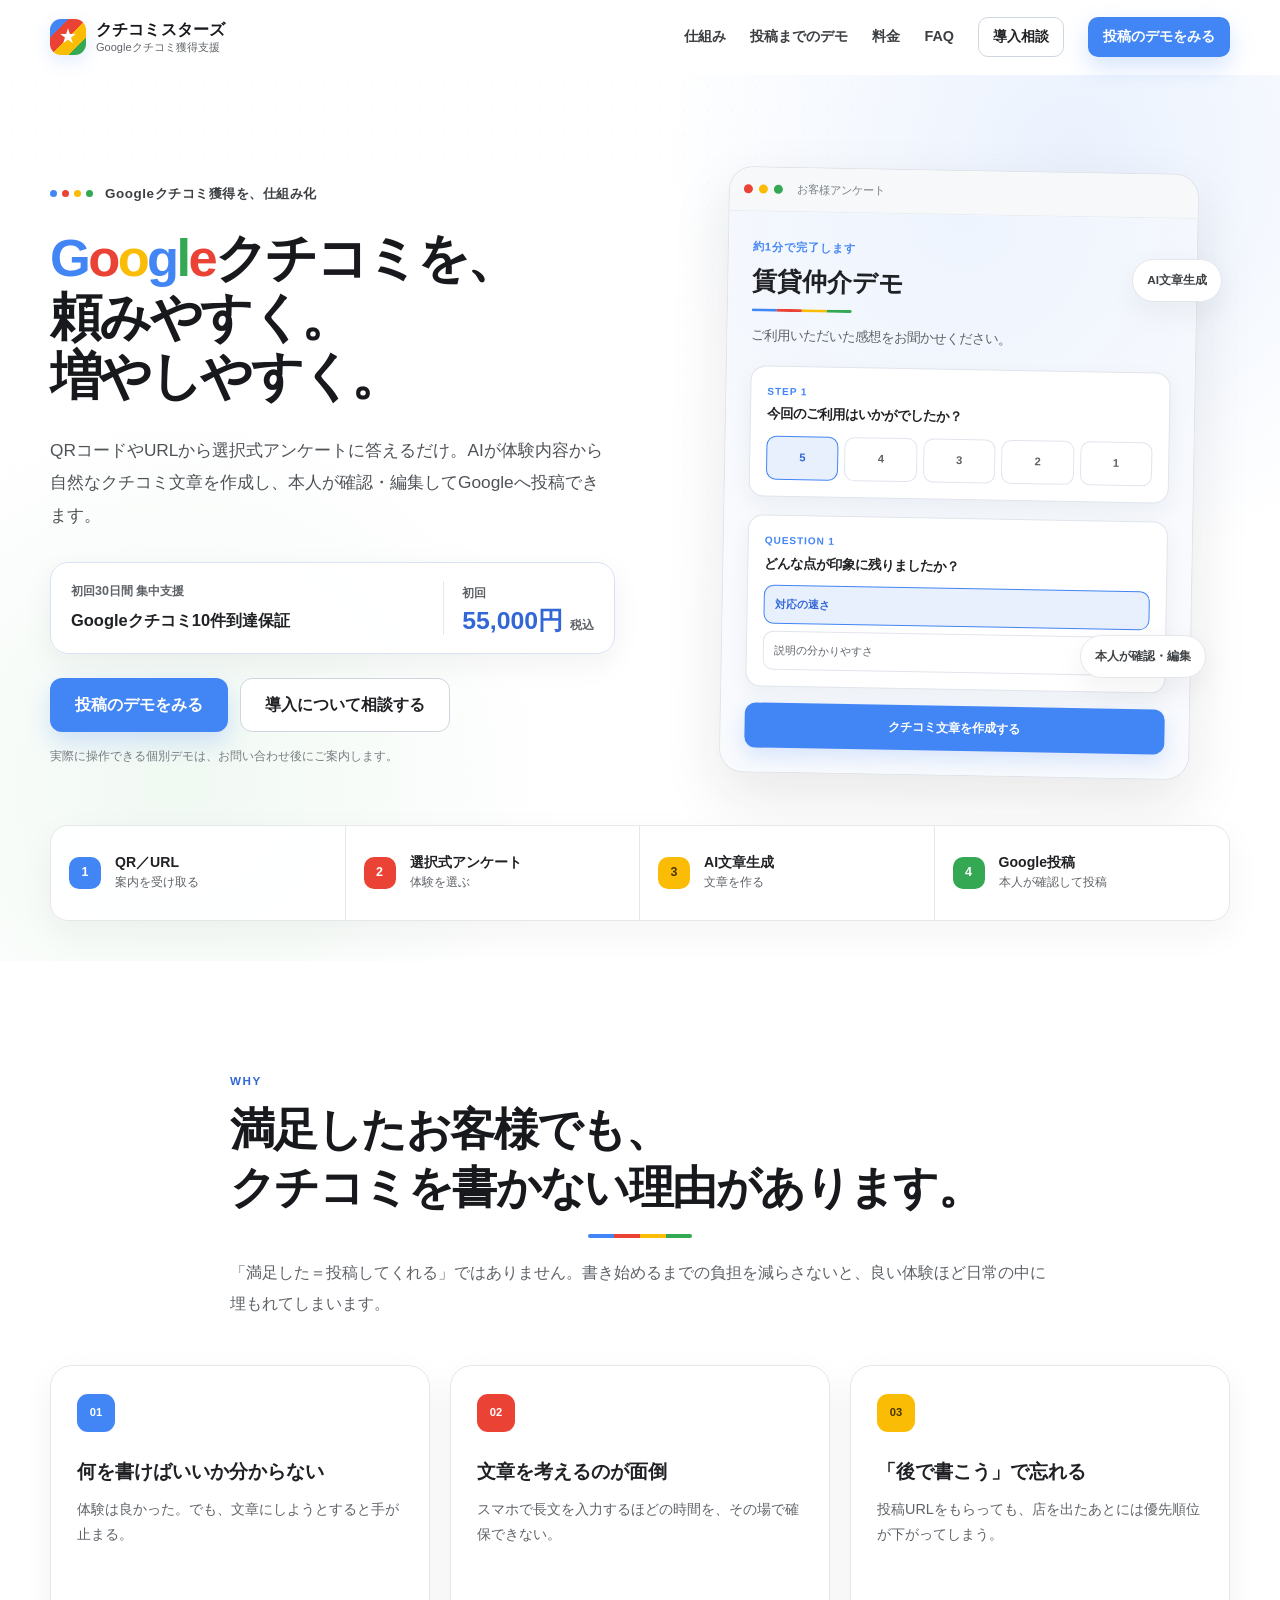
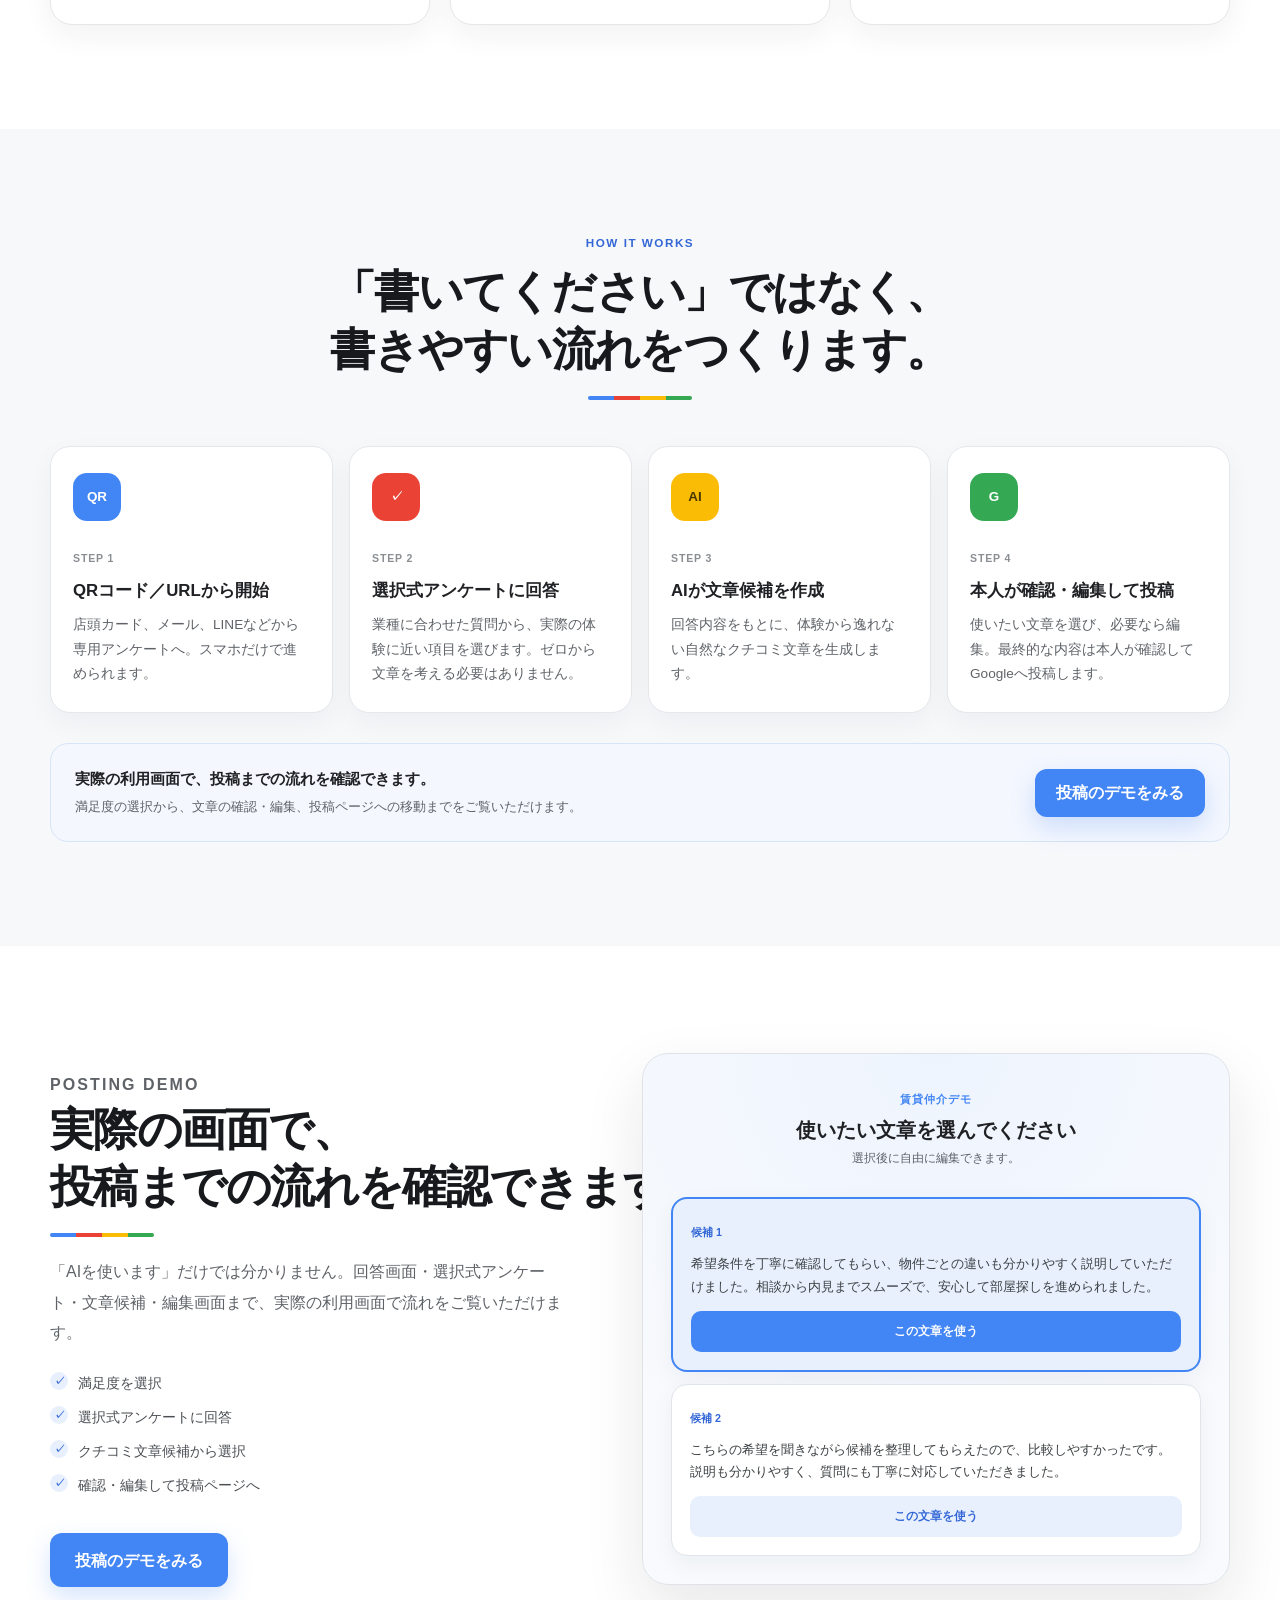
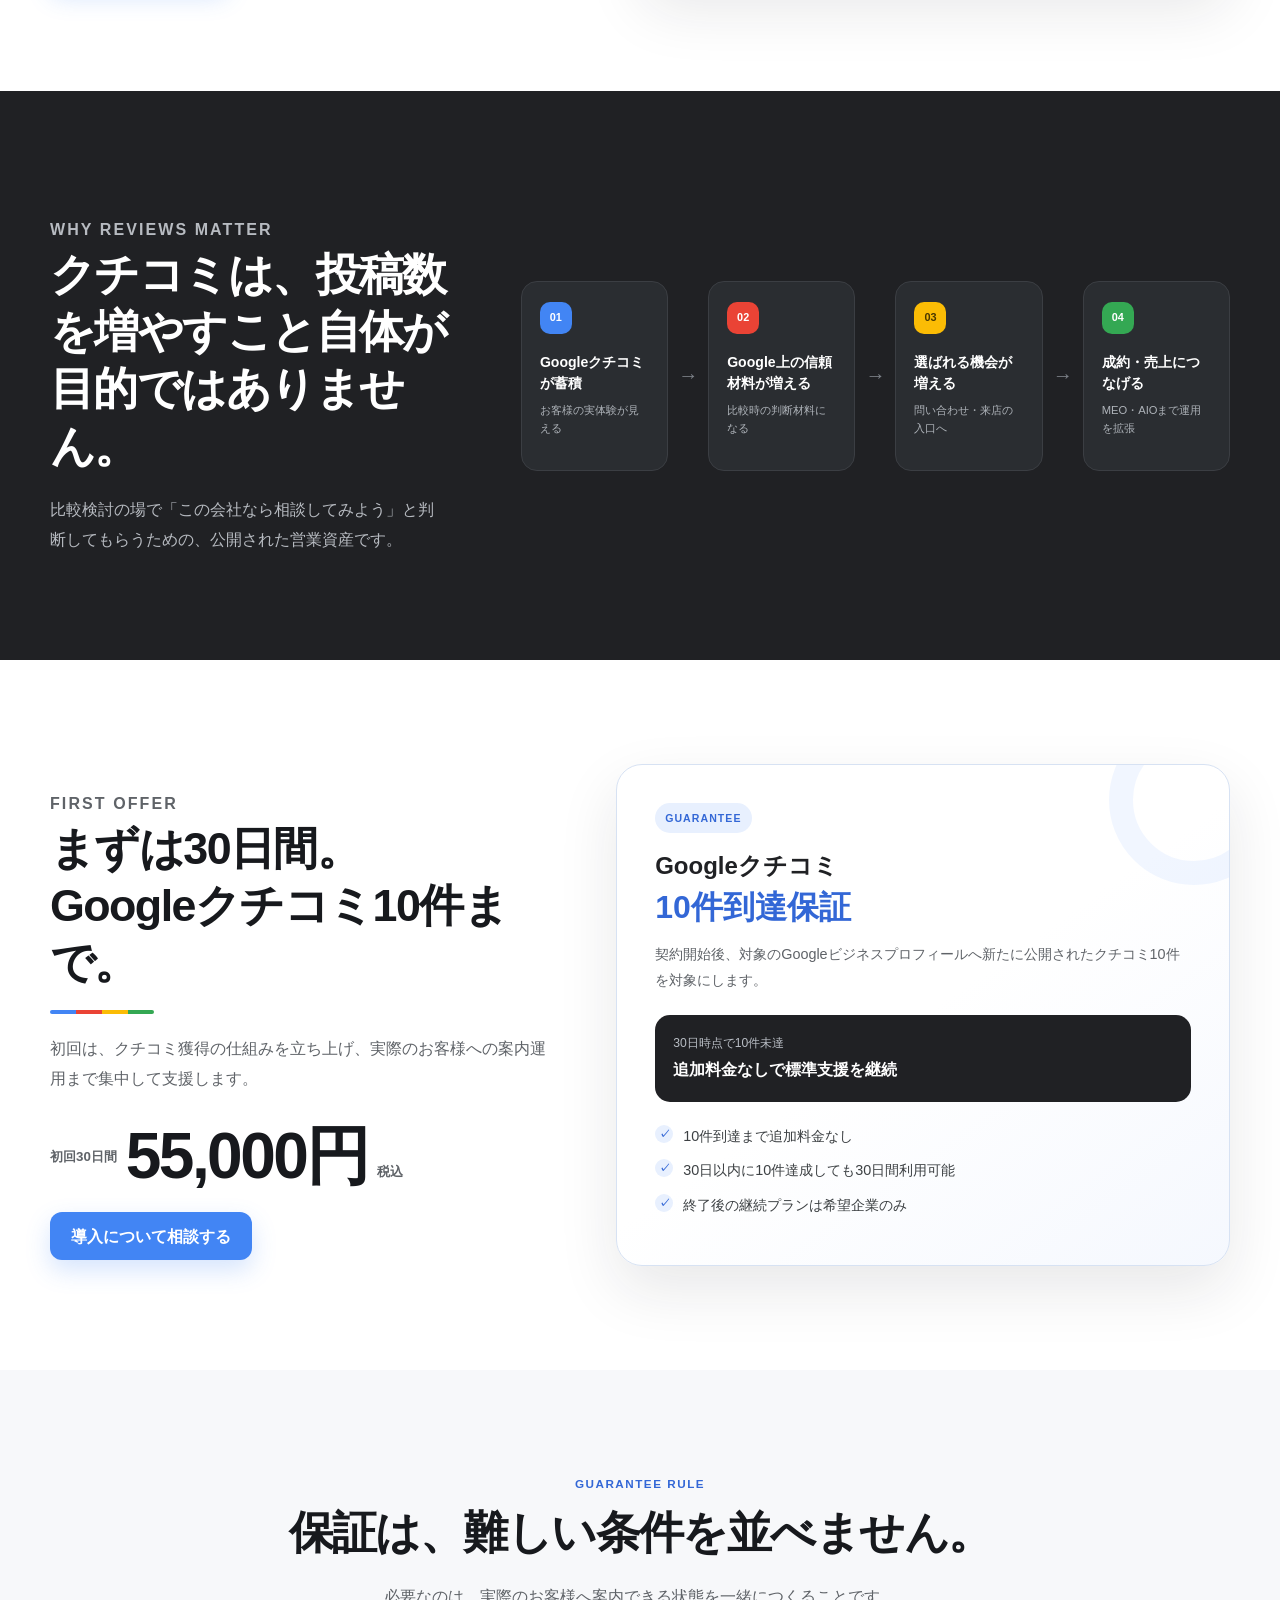
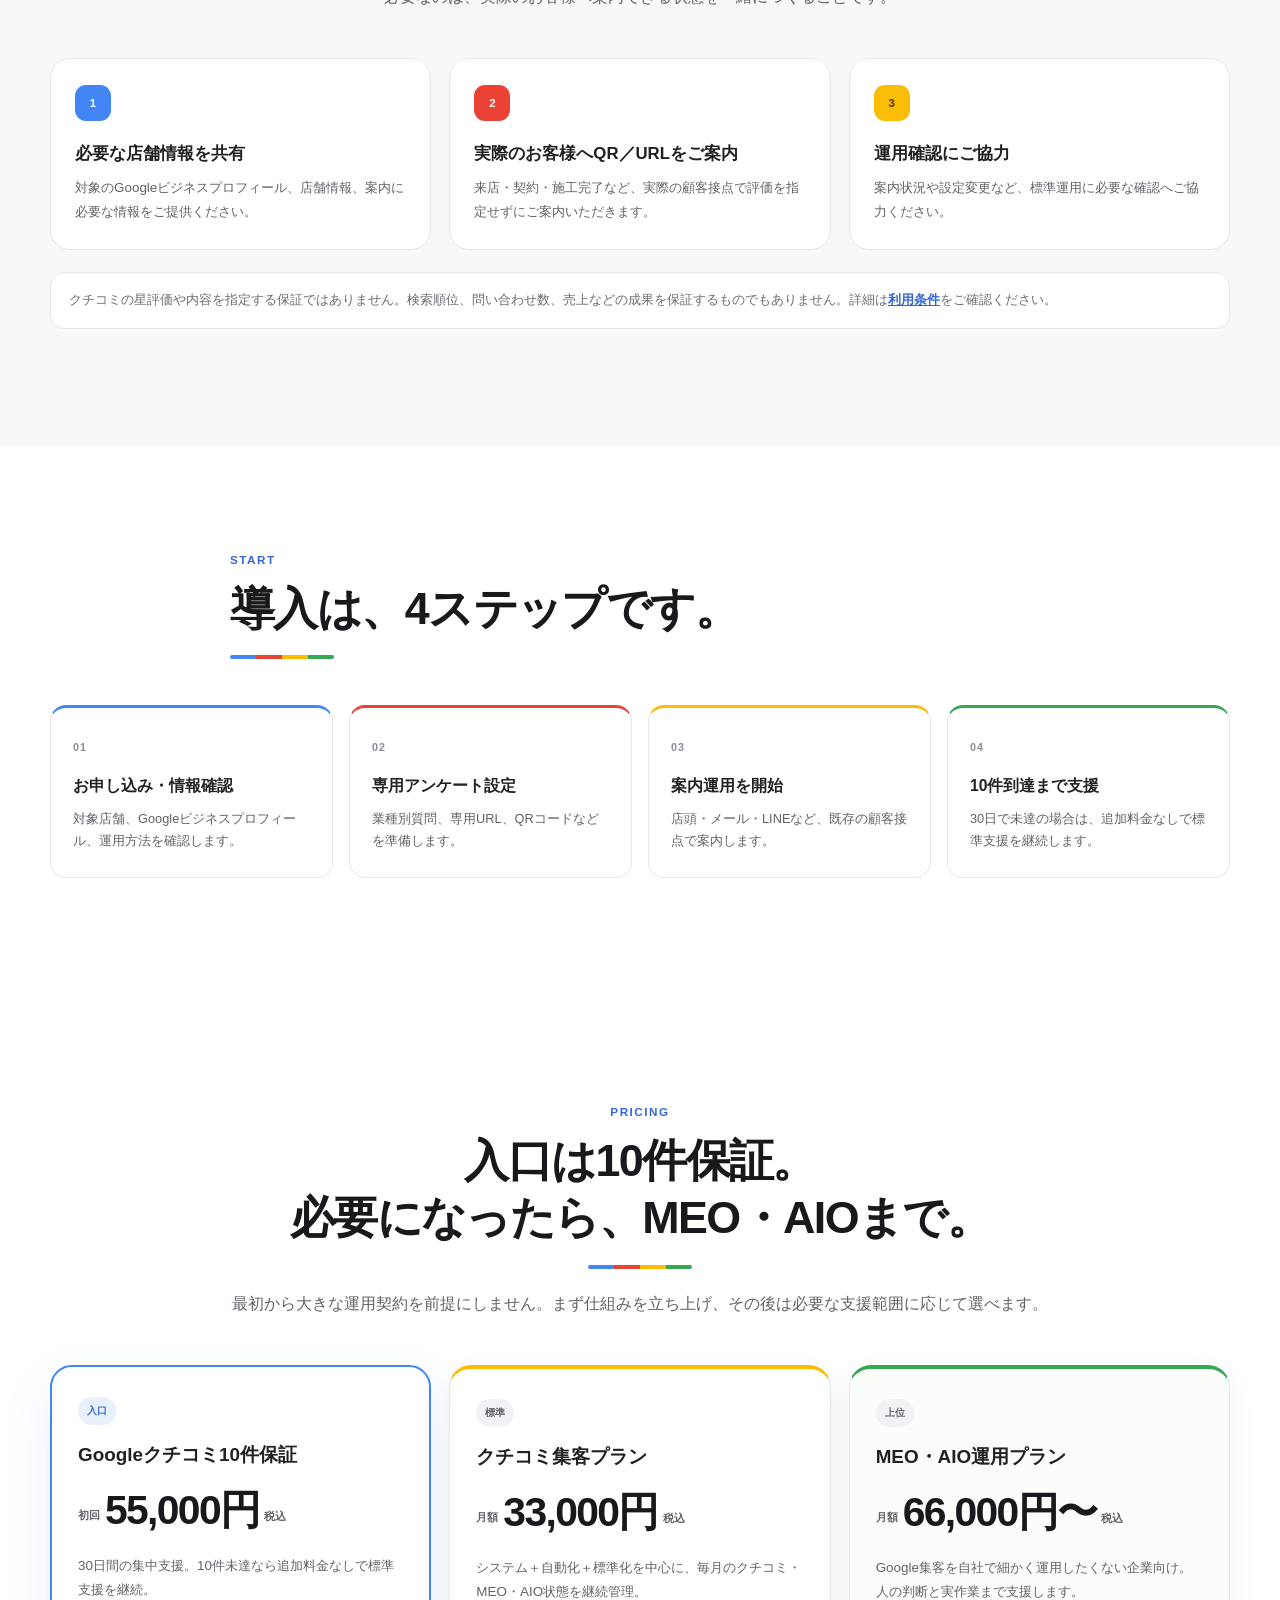
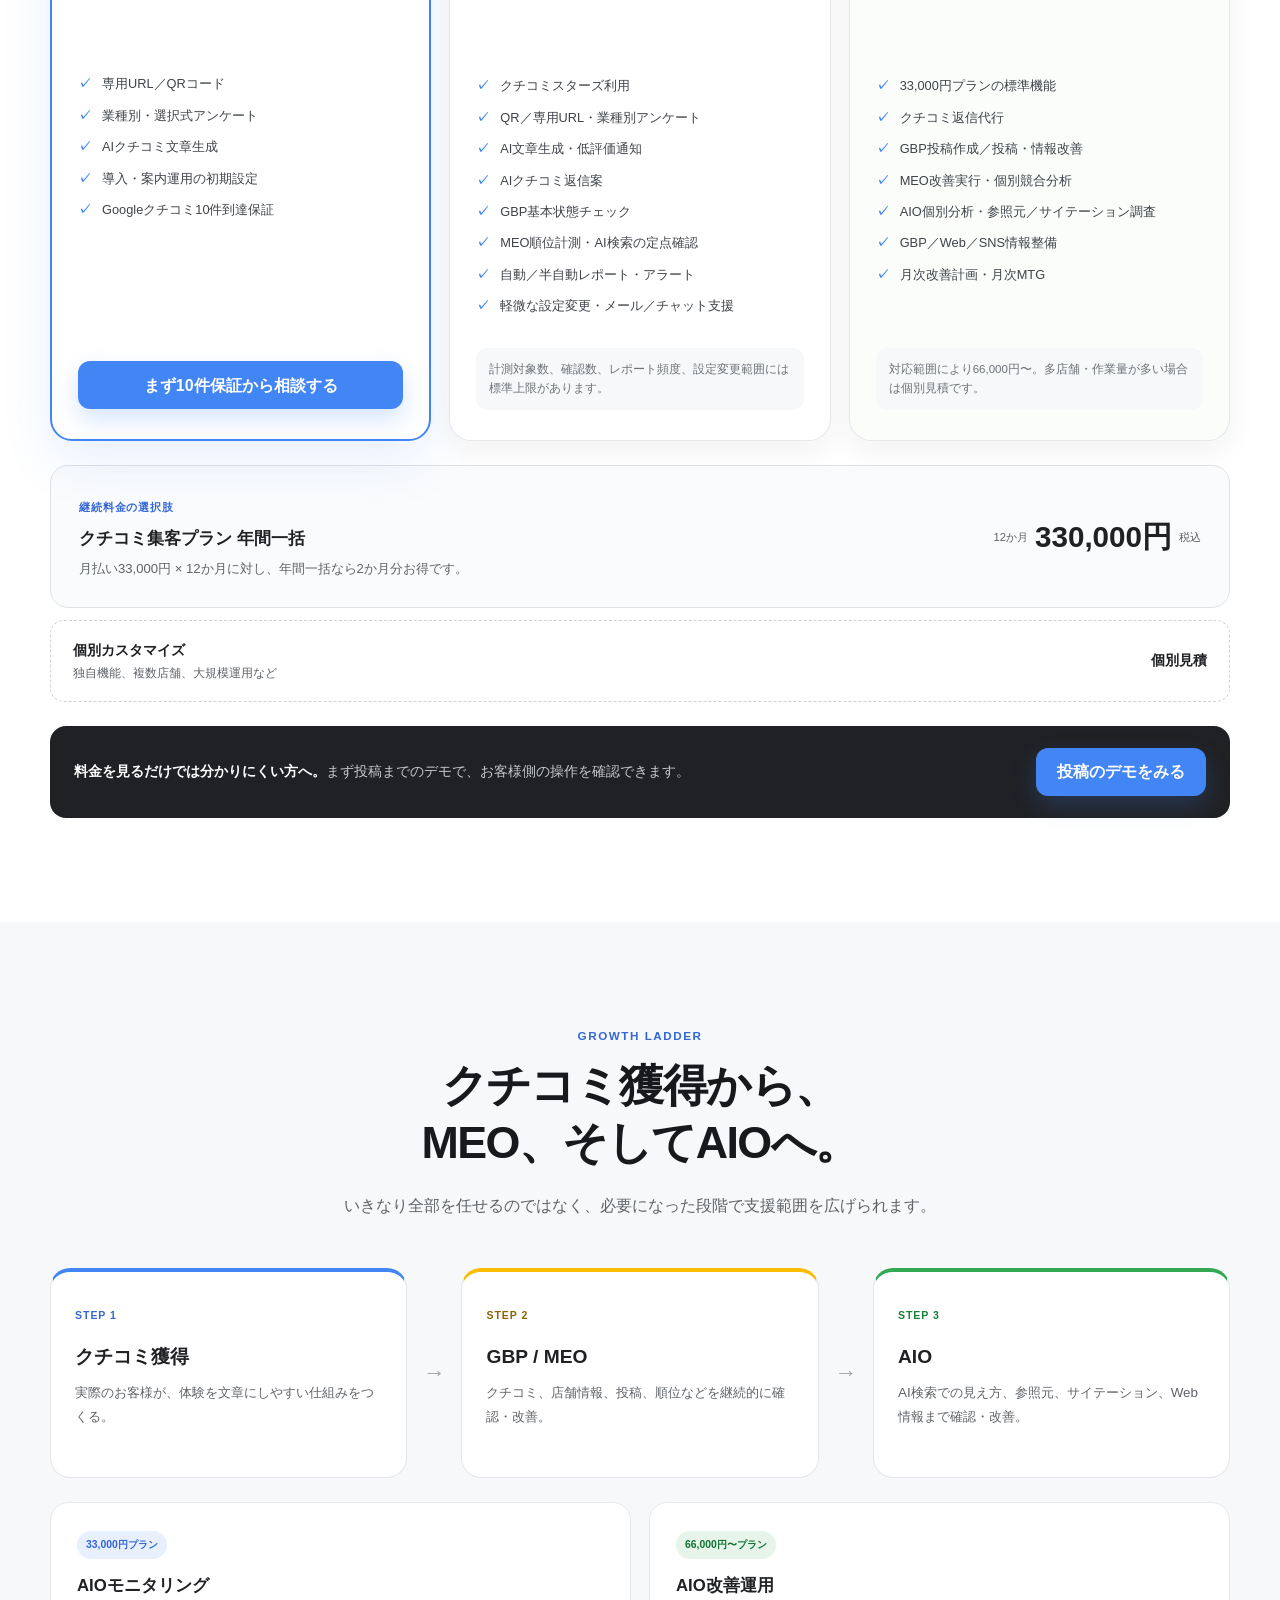
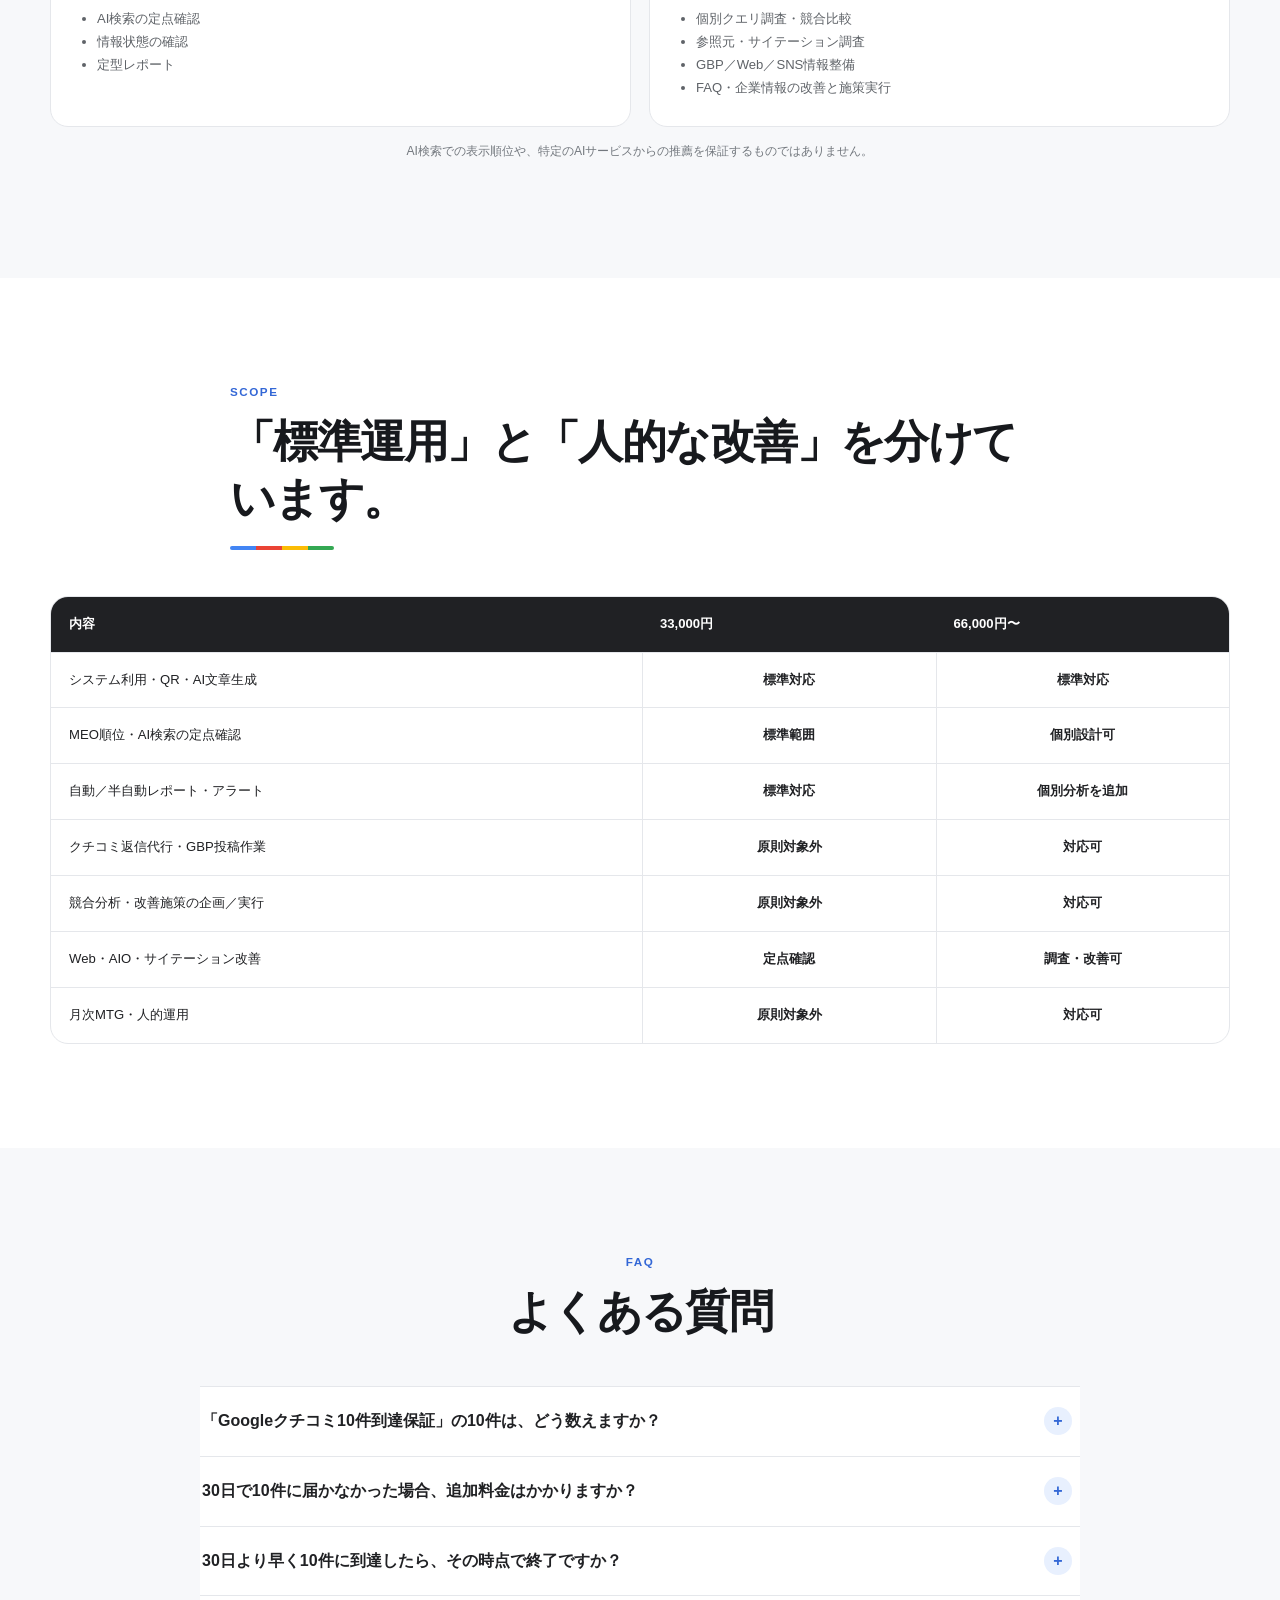
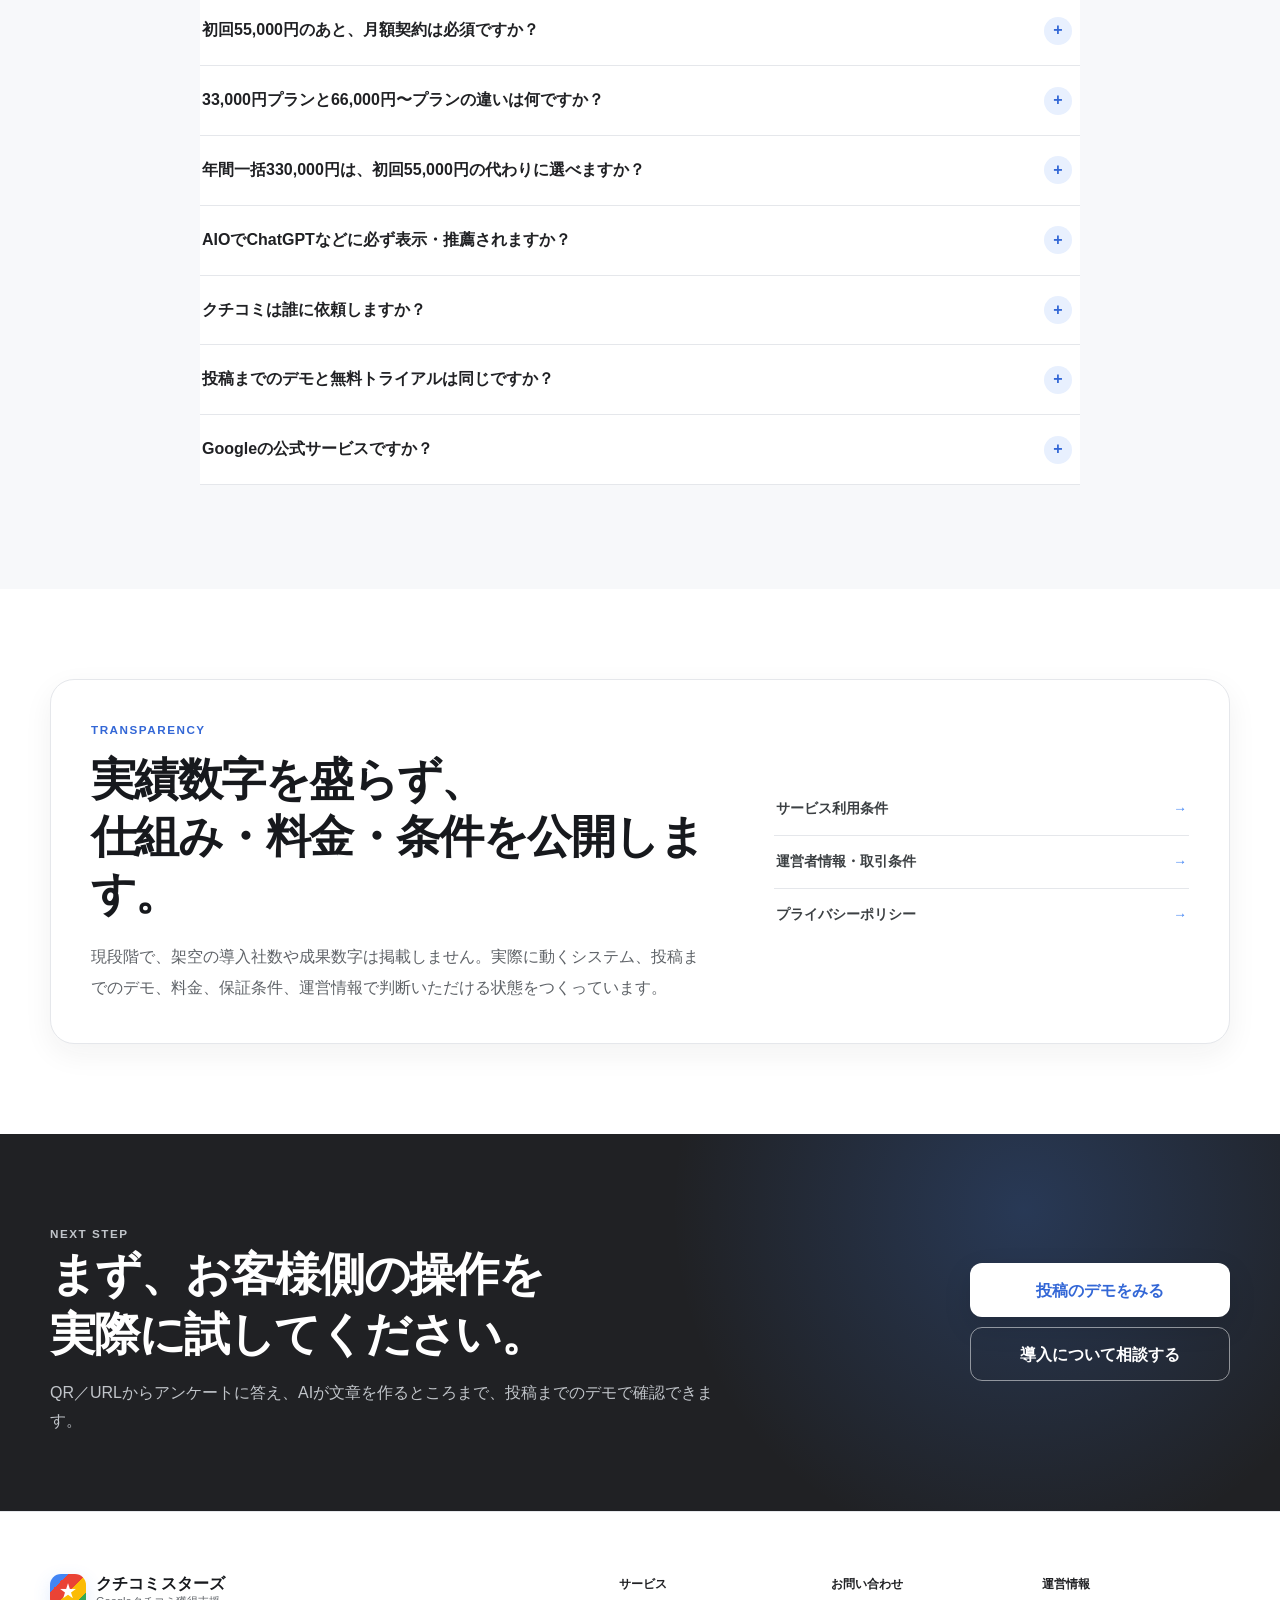
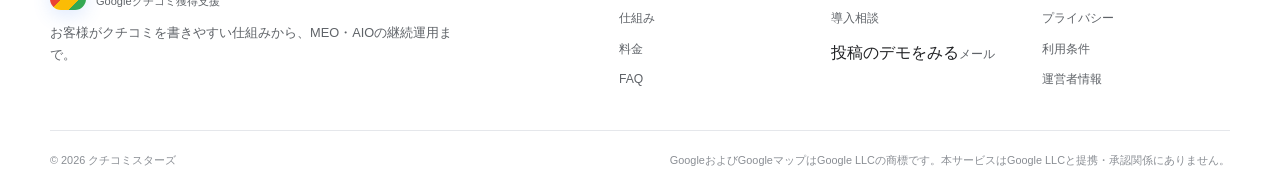
==== index.html @ 9705ed7c "トップのデモ導線を専用ページ向けに整理" ====
<!DOCTYPE html>
<html lang="ja">
<head>
  <meta charset="utf-8">
  <meta name="viewport" content="width=device-width, initial-scale=1">
  <title>クチコミスターズ｜Googleクチコミを、もっと書きやすく。もっと増やしやすく。</title>
  <meta name="description" content="QRコード・URLから選択式アンケートへ。AIが体験内容からクチコミ文章を作成し、本人が確認・編集してGoogleへ投稿。初回55,000円（税込）、Googleクチコミ10件到達保証。">
  <meta name="theme-color" content="#ffffff">
  <meta name="google-site-verification" content="">
  <link rel="canonical" href="https://kuchikomi-stars.com/">
  <link rel="icon" href="assets/favicon.svg?v=20260920-2" type="image/svg+xml">
  <link rel="stylesheet" href="assets/lp.css?v=20260921-2">
  <meta property="og:type" content="website">
  <meta property="og:locale" content="ja_JP">
  <meta property="og:title" content="クチコミスターズ｜Googleクチコミ10件到達保証">
  <meta property="og:description" content="QR／URL→選択式アンケート→AI文章生成→本人確認→Google投稿。初回55,000円（税込）、30日間集中支援。">
  <meta property="og:url" content="https://kuchikomi-stars.com/">
  <meta property="og:image" content="https://kuchikomi-stars.com/assets/og-image.png">
  <meta name="twitter:card" content="summary_large_image">
</head>
<body class="home-redesign" data-ga4-id="">
  <a class="skip-link" href="#main">本文へ移動</a>

  <header class="site-header" data-header>
    <div class="container header-inner">
      <a class="brand" href="./" aria-label="クチコミスターズ トップ">
        <span class="brand-mark" aria-hidden="true">★</span>
        <span class="brand-copy">
          <strong>クチコミスターズ</strong>
          <small>Googleクチコミ獲得支援</small>
        </span>
      </a>

      <button class="nav-toggle" type="button" aria-expanded="false" aria-controls="global-nav" data-nav-toggle>
        <span class="sr-only">メニューを開く</span>
        <span></span><span></span><span></span>
      </button>

      <nav class="global-nav" id="global-nav" aria-label="メインメニュー" data-nav>
        <a href="#how">仕組み</a>
        <a href="demo/">投稿までのデモ</a>
        <a href="#pricing">料金</a>
        <a href="#faq">FAQ</a>
        <a class="button button-small button-secondary" href="contact/">導入相談</a>
        <a class="button button-small button-primary"href="demo/">投稿のデモをみる</a>
      </nav>
    </div>
  </header>

  <main id="main">
    <section class="hero">
      <div class="container hero-grid">
        <div class="hero-copy">
          <div class="hero-kicker">
            <span class="kicker-dot dot-blue"></span>
            <span class="kicker-dot dot-red"></span>
            <span class="kicker-dot dot-yellow"></span>
            <span class="kicker-dot dot-green"></span>
            <strong>Googleクチコミ獲得を、仕組み化</strong>
          </div>

          <h1>
            <span class="hero-title-line hero-title-google"><span class="hero-google-blue">G</span><span class="hero-google-red">o</span><span class="hero-google-yellow">o</span><span class="hero-google-blue">g</span><span class="hero-google-green">l</span><span class="hero-google-red">e</span><span class="hero-title-google-tail">クチコミを、</span></span>
            <span class="hero-title-line hero-title-main">頼みやすく。</span>
            <span class="hero-title-line hero-title-main">増やしやすく。</span>
          </h1>

          <p class="hero-lead">QRコードやURLから選択式アンケートに答えるだけ。AIが体験内容から自然なクチコミ文章を作成し、本人が確認・編集してGoogleへ投稿できます。</p>

          <div class="hero-offer">
            <div>
              <small>初回30日間 集中支援</small>
              <strong>Googleクチコミ10件到達保証</strong>
            </div>
            <div class="hero-price">
              <small>初回</small>
              <strong>55,000円</strong>
              <span>税込</span>
            </div>
          </div>

          <div class="hero-actions">
            <a class="button button-primary button-large"href="demo/">投稿のデモをみる</a>
            <a class="button button-secondary button-large" href="contact/">導入について相談する</a>
          </div>

          <p class="hero-note">実際に操作できる個別デモは、お問い合わせ後にご案内します。</p>
        </div>

        <div class="hero-product" aria-label="クチコミスターズの利用イメージ">
          <div class="product-window">
            <div class="product-window-bar">
              <span></span><span></span><span></span>
              <small>お客様アンケート</small>
            </div>
            <div class="product-screen">
              <p class="product-eyebrow">約1分で完了します</p>
              <h2>賃貸仲介デモ</h2>
              <div class="google-accent" aria-hidden="true"><i></i><i></i><i></i><i></i></div>
              <p>ご利用いただいた感想をお聞かせください。</p>
              <div class="screen-panel">
                <small>STEP 1</small>
                <strong>今回のご利用はいかがでしたか？</strong>
                <div class="rating-row" aria-hidden="true">
                  <span>5</span><span>4</span><span>3</span><span>2</span><span>1</span>
                </div>
              </div>
              <div class="screen-panel screen-panel-soft">
                <small>QUESTION 1</small>
                <strong>どんな点が印象に残りましたか？</strong>
                <div class="choice-pill-row" aria-hidden="true">
                  <span>対応の速さ</span><span>説明の分かりやすさ</span>
                </div>
              </div>
              <div class="screen-button" aria-hidden="true">クチコミ文章を作成する</div>
            </div>
          </div>
          <div class="floating-badge badge-ai">AI文章生成</div>
          <div class="floating-badge badge-edit">本人が確認・編集</div>
        </div>
      </div>

      <div class="container hero-flow" aria-label="クチコミ投稿までの4ステップ">
        <div><span class="flow-color blue">1</span><strong>QR／URL</strong><small>案内を受け取る</small></div>
        <div><span class="flow-color red">2</span><strong>選択式アンケート</strong><small>体験を選ぶ</small></div>
        <div><span class="flow-color yellow">3</span><strong>AI文章生成</strong><small>文章を作る</small></div>
        <div><span class="flow-color green">4</span><strong>Google投稿</strong><small>本人が確認して投稿</small></div>
      </div>
    </section>

    <section class="section problem-section" id="problem">
      <div class="container section-heading">
        <p class="eyebrow">WHY</p>
        <h2>満足したお客様でも、<br>クチコミを書かない理由があります。</h2>
        <div class="heading-accent" aria-hidden="true"><i></i><i></i><i></i><i></i></div>
        <p>「満足した＝投稿してくれる」ではありません。書き始めるまでの負担を減らさないと、良い体験ほど日常の中に埋もれてしまいます。</p>
      </div>

      <div class="container pain-grid">
        <article class="pain-card">
          <span class="pain-number blue">01</span>
          <h3>何を書けばいいか分からない</h3>
          <p>体験は良かった。でも、文章にしようとすると手が止まる。</p>
        </article>
        <article class="pain-card">
          <span class="pain-number red">02</span>
          <h3>文章を考えるのが面倒</h3>
          <p>スマホで長文を入力するほどの時間を、その場で確保できない。</p>
        </article>
        <article class="pain-card">
          <span class="pain-number yellow">03</span>
          <h3>「後で書こう」で忘れる</h3>
          <p>投稿URLをもらっても、店を出たあとには優先順位が下がってしまう。</p>
        </article>
      </div>
    </section>

    <section class="section section-soft" id="how">
      <div class="container section-heading centered">
        <p class="eyebrow">HOW IT WORKS</p>
        <h2><span class="how-title-line">「書いてください」ではなく、</span><span class="how-title-line">書きやすい流れをつくります。</span></h2>
        <div class="heading-accent" aria-hidden="true"><i></i><i></i><i></i><i></i></div>
      </div>

      <div class="container process-grid">
        <article class="process-card">
          <div class="process-icon blue">QR</div>
          <span>STEP 1</span>
          <h3>QRコード／URLから開始</h3>
          <p>店頭カード、メール、LINEなどから専用アンケートへ。スマホだけで進められます。</p>
        </article>
        <article class="process-card">
          <div class="process-icon red">✓</div>
          <span>STEP 2</span>
          <h3>選択式アンケートに回答</h3>
          <p>業種に合わせた質問から、実際の体験に近い項目を選びます。ゼロから文章を考える必要はありません。</p>
        </article>
        <article class="process-card">
          <div class="process-icon yellow">AI</div>
          <span>STEP 3</span>
          <h3>AIが文章候補を作成</h3>
          <p>回答内容をもとに、体験から逸れない自然なクチコミ文章を生成します。</p>
        </article>
        <article class="process-card">
          <div class="process-icon green">G</div>
          <span>STEP 4</span>
          <h3>本人が確認・編集して投稿</h3>
          <p>使いたい文章を選び、必要なら編集。最終的な内容は本人が確認してGoogleへ投稿します。</p>
        </article>
      </div>

      <div class="container demo-cta-inline">
        <div>
          <strong>実際の利用画面で、投稿までの流れを確認できます。</strong>
          <span>満足度の選択から、文章の確認・編集、投稿ページへの移動までをご覧いただけます。</span>
        </div>
        <a class="button button-primary" href="demo/">投稿のデモをみる</a>
      </div>
    </section>

    
    <section class="section" id="demo">
      <div class="container demo-layout">
        <div class="demo-copy">
          <p class="eyebrow">POSTING DEMO</p>
          <h2 class="demo-title"><span class="demo-title-line">実際の画面で、</span><span class="demo-title-line">投稿までの流れを確認できます。</span></h2>
          <div class="heading-accent left" aria-hidden="true"><i></i><i></i><i></i><i></i></div>
          <p>「AIを使います」だけでは分かりません。回答画面・選択式アンケート・文章候補・編集画面まで、実際の利用画面で流れをご覧いただけます。</p>
          <ul class="plain-checks">
            <li>満足度を選択</li>
            <li>選択式アンケートに回答</li>
            <li>クチコミ文章候補から選択</li>
            <li>確認・編集して投稿ページへ</li>
          </ul>
          <a class="button button-primary button-large" href="demo/">投稿のデモをみる</a>
        </div>
        <div class="candidate-preview" aria-label="クチコミ文章候補画面のイメージ">
          <div class="candidate-preview-header">
            <small>賃貸仲介デモ</small>
            <strong>使いたい文章を選んでください</strong>
            <span>選択後に自由に編集できます。</span>
          </div>
          <article class="candidate-item selected">
            <small>候補 1</small>
            <p>希望条件を丁寧に確認してもらい、物件ごとの違いも分かりやすく説明していただけました。相談から内見までスムーズで、安心して部屋探しを進められました。</p>
            <button type="button" tabindex="-1">この文章を使う</button>
          </article>
          <article class="candidate-item">
            <small>候補 2</small>
            <p>こちらの希望を聞きながら候補を整理してもらえたので、比較しやすかったです。説明も分かりやすく、質問にも丁寧に対応していただきました。</p>
            <button type="button" tabindex="-1">この文章を使う</button>
          </article>
        </div>
      </div>
    </section>

    <section class="section section-charcoal" id="value">
      <div class="container value-layout">
        <div class="value-copy">
          <p class="eyebrow eyebrow-light">WHY REVIEWS MATTER</p>
          <h2>クチコミは、投稿数を増やすこと自体が目的ではありません。</h2>
          <p>比較検討の場で「この会社なら相談してみよう」と判断してもらうための、公開された営業資産です。</p>
        </div>

        <div class="value-chain" aria-label="クチコミから売上までの流れ">
          <div><span class="blue">01</span><strong>Googleクチコミが蓄積</strong><small>お客様の実体験が見える</small></div>
          <b>→</b>
          <div><span class="red">02</span><strong>Google上の信頼材料が増える</strong><small>比較時の判断材料になる</small></div>
          <b>→</b>
          <div><span class="yellow">03</span><strong>選ばれる機会が増える</strong><small>問い合わせ・来店の入口へ</small></div>
          <b>→</b>
          <div><span class="green">04</span><strong>成約・売上につなげる</strong><small>MEO・AIOまで運用を拡張</small></div>
        </div>
      </div>
    </section>

    <section class="section" id="first-offer">
      <div class="container first-offer-grid">
        <div class="first-offer-copy">
          <p class="eyebrow">FIRST OFFER</p>
          <h2>まずは30日間。<br>Googleクチコミ10件まで。</h2>
          <div class="heading-accent left" aria-hidden="true"><i></i><i></i><i></i><i></i></div>
          <p>初回は、クチコミ獲得の仕組みを立ち上げ、実際のお客様への案内運用まで集中して支援します。</p>
          <div class="price-lockup">
            <small>初回30日間</small>
            <strong>55,000円</strong>
            <span>税込</span>
          </div>
          <a class="button button-primary" href="contact/">導入について相談する</a>
        </div>

        <article class="guarantee-card">
          <span class="guarantee-label">GUARANTEE</span>
          <h3>Googleクチコミ<br><strong>10件到達保証</strong></h3>
          <p>契約開始後、対象のGoogleビジネスプロフィールへ新たに公開されたクチコミ10件を対象にします。</p>
          <div class="guarantee-rule">
            <span>30日時点で10件未達</span>
            <strong>追加料金なしで標準支援を継続</strong>
          </div>
          <ul class="plain-checks">
            <li>10件到達まで追加料金なし</li>
            <li>30日以内に10件達成しても30日間利用可能</li>
            <li>終了後の継続プランは希望企業のみ</li>
          </ul>
        </article>
      </div>
    </section>

    <section class="section section-soft" id="guarantee">
      <div class="container section-heading centered">
        <p class="eyebrow">GUARANTEE RULE</p>
        <h2>保証は、難しい条件を並べません。</h2>
        <p>必要なのは、実際のお客様へ案内できる状態を一緒につくることです。</p>
      </div>

      <div class="container guarantee-steps">
        <article><span class="blue">1</span><h3>必要な店舗情報を共有</h3><p>対象のGoogleビジネスプロフィール、店舗情報、案内に必要な情報をご提供ください。</p></article>
        <article><span class="red">2</span><h3>実際のお客様へQR／URLをご案内</h3><p>来店・契約・施工完了など、実際の顧客接点で評価を指定せずにご案内いただきます。</p></article>
        <article><span class="yellow">3</span><h3>運用確認にご協力</h3><p>案内状況や設定変更など、標準運用に必要な確認へご協力ください。</p></article>
      </div>

      <p class="container policy-note">クチコミの星評価や内容を指定する保証ではありません。検索順位、問い合わせ数、売上などの成果を保証するものでもありません。詳細は<a href="terms/">利用条件</a>をご確認ください。</p>
    </section>

    <section class="section" id="onboarding">
      <div class="container section-heading">
        <p class="eyebrow">START</p>
        <h2>導入は、4ステップです。</h2>
        <div class="heading-accent left" aria-hidden="true"><i></i><i></i><i></i><i></i></div>
      </div>

      <ol class="container onboarding-grid">
        <li><span>01</span><div><h3>お申し込み・情報確認</h3><p>対象店舗、Googleビジネスプロフィール、運用方法を確認します。</p></div></li>
        <li><span>02</span><div><h3>専用アンケート設定</h3><p>業種別質問、専用URL、QRコードなどを準備します。</p></div></li>
        <li><span>03</span><div><h3>案内運用を開始</h3><p>店頭・メール・LINEなど、既存の顧客接点で案内します。</p></div></li>
        <li><span>04</span><div><h3>10件到達まで支援</h3><p>30日で未達の場合は、追加料金なしで標準支援を継続します。</p></div></li>
      </ol>
    </section>

    <section class="section pricing-section" id="pricing">
      <div class="container section-heading centered">
        <p class="eyebrow">PRICING</p>
        <h2>入口は10件保証。<br>必要になったら、MEO・AIOまで。</h2>
        <div class="heading-accent" aria-hidden="true"><i></i><i></i><i></i><i></i></div>
        <p>最初から大きな運用契約を前提にしません。まず仕組みを立ち上げ、その後は必要な支援範囲に応じて選べます。</p>
      </div>

      <div class="container pricing-cards">
        <article class="pricing-card pricing-card-entry">
          <span class="plan-type">入口</span>
          <h3>Googleクチコミ10件保証</h3>
          <p class="plan-price"><small>初回</small><strong>55,000円</strong><span>税込</span></p>
          <p class="plan-summary">30日間の集中支援。10件未達なら追加料金なしで標準支援を継続。</p>
          <ul class="plan-list">
            <li>専用URL／QRコード</li>
            <li>業種別・選択式アンケート</li>
            <li>AIクチコミ文章生成</li>
            <li>導入・案内運用の初期設定</li>
            <li>Googleクチコミ10件到達保証</li>
          </ul>
          <a class="button button-primary button-block" href="contact/">まず10件保証から相談する</a>
        </article>

        <article class="pricing-card pricing-card-standard">
          <span class="plan-type">標準</span>
          <h3>クチコミ集客プラン</h3>
          <p class="plan-price"><small>月額</small><strong>33,000円</strong><span>税込</span></p>
          <p class="plan-summary">システム＋自動化＋標準化を中心に、毎月のクチコミ・MEO・AIO状態を継続管理。</p>
          <ul class="plan-list">
            <li>クチコミスターズ利用</li>
            <li>QR／専用URL・業種別アンケート</li>
            <li>AI文章生成・低評価通知</li>
            <li>AIクチコミ返信案</li>
            <li>GBP基本状態チェック</li>
            <li>MEO順位計測・AI検索の定点確認</li>
            <li>自動／半自動レポート・アラート</li>
            <li>軽微な設定変更・メール／チャット支援</li>
          </ul>
          <p class="plan-limit">計測対象数、確認数、レポート頻度、設定変更範囲には標準上限があります。</p>
        </article>

        <article class="pricing-card pricing-card-pro">
          <span class="plan-type">上位</span>
          <h3>MEO・AIO運用プラン</h3>
          <p class="plan-price"><small>月額</small><strong>66,000円〜</strong><span>税込</span></p>
          <p class="plan-summary">Google集客を自社で細かく運用したくない企業向け。人の判断と実作業まで支援します。</p>
          <ul class="plan-list">
            <li>33,000円プランの標準機能</li>
            <li>クチコミ返信代行</li>
            <li>GBP投稿作成／投稿・情報改善</li>
            <li>MEO改善実行・個別競合分析</li>
            <li>AIO個別分析・参照元／サイテーション調査</li>
            <li>GBP／Web／SNS情報整備</li>
            <li>月次改善計画・月次MTG</li>
          </ul>
          <p class="plan-limit">対応範囲により66,000円〜。多店舗・作業量が多い場合は個別見積です。</p>
        </article>
      </div>

      <div class="container annual-card">
        <div>
          <span class="annual-label">継続料金の選択肢</span>
          <h3>クチコミ集客プラン 年間一括</h3>
          <p>月払い33,000円 × 12か月に対し、年間一括なら2か月分お得です。</p>
        </div>
        <div class="annual-price">
          <span>12か月</span>
          <strong>330,000円</strong>
          <small>税込</small>
        </div>
      </div>

      <div class="container custom-row">
        <div><strong>個別カスタマイズ</strong><span>独自機能、複数店舗、大規模運用など</span></div>
        <b>個別見積</b>
      </div>

      <div class="container pricing-demo-row">
        <p><strong>料金を見るだけでは分かりにくい方へ。</strong>まず投稿までのデモで、お客様側の操作を確認できます。</p>
        <a class="button button-primary"href="demo/">投稿のデモをみる</a>
      </div>
    </section>

    <section class="section section-soft" id="ladder">
      <div class="container section-heading centered">
        <p class="eyebrow">GROWTH LADDER</p>
        <h2>クチコミ獲得から、<br>MEO、そしてAIOへ。</h2>
        <p>いきなり全部を任せるのではなく、必要になった段階で支援範囲を広げられます。</p>
      </div>

      <div class="container ladder">
        <article class="ladder-step step-review">
          <span>STEP 1</span>
          <h3>クチコミ獲得</h3>
          <p>実際のお客様が、体験を文章にしやすい仕組みをつくる。</p>
        </article>
        <div class="ladder-arrow">→</div>
        <article class="ladder-step step-meo">
          <span>STEP 2</span>
          <h3>GBP / MEO</h3>
          <p>クチコミ、店舗情報、投稿、順位などを継続的に確認・改善。</p>
        </article>
        <div class="ladder-arrow">→</div>
        <article class="ladder-step step-aio">
          <span>STEP 3</span>
          <h3>AIO</h3>
          <p>AI検索での見え方、参照元、サイテーション、Web情報まで確認・改善。</p>
        </article>
      </div>

      <div class="container aio-compare">
        <article>
          <span class="compare-label">33,000円プラン</span>
          <h3>AIOモニタリング</h3>
          <ul>
            <li>AI検索の定点確認</li>
            <li>情報状態の確認</li>
            <li>定型レポート</li>
          </ul>
        </article>
        <article>
          <span class="compare-label">66,000円〜プラン</span>
          <h3>AIO改善運用</h3>
          <ul>
            <li>個別クエリ調査・競合比較</li>
            <li>参照元・サイテーション調査</li>
            <li>GBP／Web／SNS情報整備</li>
            <li>FAQ・企業情報の改善と施策実行</li>
          </ul>
        </article>
      </div>
      <p class="container aio-note">AI検索での表示順位や、特定のAIサービスからの推薦を保証するものではありません。</p>
    </section>

    <section class="section" id="scope">
      <div class="container section-heading">
        <p class="eyebrow">SCOPE</p>
        <h2>「標準運用」と「人的な改善」を分けています。</h2>
        <div class="heading-accent left" aria-hidden="true"><i></i><i></i><i></i><i></i></div>
      </div>

      <div class="container scope-table" role="table" aria-label="標準プランと上位プランの違い">
        <div class="scope-head" role="row">
          <span role="columnheader">内容</span>
          <span role="columnheader">33,000円</span>
          <span role="columnheader">66,000円〜</span>
        </div>
        <div role="row"><span role="cell">システム利用・QR・AI文章生成</span><strong role="cell">標準対応</strong><strong role="cell">標準対応</strong></div>
        <div role="row"><span role="cell">MEO順位・AI検索の定点確認</span><strong role="cell">標準範囲</strong><strong role="cell">個別設計可</strong></div>
        <div role="row"><span role="cell">自動／半自動レポート・アラート</span><strong role="cell">標準対応</strong><strong role="cell">個別分析を追加</strong></div>
        <div role="row"><span role="cell">クチコミ返信代行・GBP投稿作業</span><strong role="cell">原則対象外</strong><strong role="cell">対応可</strong></div>
        <div role="row"><span role="cell">競合分析・改善施策の企画／実行</span><strong role="cell">原則対象外</strong><strong role="cell">対応可</strong></div>
        <div role="row"><span role="cell">Web・AIO・サイテーション改善</span><strong role="cell">定点確認</strong><strong role="cell">調査・改善可</strong></div>
        <div role="row"><span role="cell">月次MTG・人的運用</span><strong role="cell">原則対象外</strong><strong role="cell">対応可</strong></div>
      </div>
    </section>

    <section class="section section-soft faq-section" id="faq">
      <div class="container section-heading centered">
        <p class="eyebrow">FAQ</p>
        <h2>よくある質問</h2>
      </div>

      <div class="container faq-list">
        <details>
          <summary>「Googleクチコミ10件到達保証」の10件は、どう数えますか？</summary>
          <p>契約開始後、対象のGoogleビジネスプロフィールに新たに公開され、到達判定時に確認できるクチコミを対象に数えます。星評価や内容を指定して集めるものではありません。</p>
        </details>
        <details>
          <summary>30日で10件に届かなかった場合、追加料金はかかりますか？</summary>
          <p>かかりません。必要な店舗情報の提供、実際のお客様へのQR／URL案内、運用確認へのご協力をいただいたうえで、10件到達まで標準支援を追加料金なしで継続します。</p>
        </details>
        <details>
          <summary>30日より早く10件に到達したら、その時点で終了ですか？</summary>
          <p>いいえ。30日以内に10件へ到達した場合でも、初回30日間は利用できます。</p>
        </details>
        <details>
          <summary>初回55,000円のあと、月額契約は必須ですか？</summary>
          <p>必須ではありません。初回30日終了後、または無料延長終了後に、継続を希望する企業だけ月額プランへ移行します。</p>
        </details>
        <details>
          <summary>33,000円プランと66,000円〜プランの違いは何ですか？</summary>
          <p>33,000円はシステム、自動化、標準化、定型監視を中心にした継続プランです。66,000円〜は、返信代行、GBP投稿、個別競合分析、MEO・AIO改善など、人が判断して実行する作業まで含められます。</p>
        </details>
        <details>
          <summary>年間一括330,000円は、初回55,000円の代わりに選べますか？</summary>
          <p>年間一括は33,000円の継続プランに対する選択肢です。LPの主オファーは初回55,000円の10件保証で、年間契約を最初から前提にはしていません。</p>
        </details>
        <details>
          <summary>AIOでChatGPTなどに必ず表示・推薦されますか？</summary>
          <p>表示順位や推薦は保証しません。標準プランでは定点確認を行い、上位プランではクエリ、競合、参照元、サイテーション、GBPやWeb情報まで調査・改善します。</p>
        </details>
        <details>
          <summary>クチコミは誰に依頼しますか？</summary>
          <p>実際に商品・サービスを利用したお客様への案内を前提とします。特定の星評価を求めたり、肯定的な利用者だけを選んで依頼したりする運用は行いません。</p>
        </details>
        <details>
          <summary>投稿までのデモと無料トライアルは同じですか？</summary>
          <p>異なります。現在提供しているのは、契約前に実際の画面と操作を確認するための投稿までのデモです。無料トライアル契約ではありません。</p>
        </details>
        <details>
          <summary>Googleの公式サービスですか？</summary>
          <p>いいえ。クチコミスターズはGoogle LLCとは提携・承認関係にありません。GoogleおよびGoogleマップはGoogle LLCの商標です。</p>
        </details>
      </div>
    </section>

    <section class="section operator-section" id="operator">
      <div class="container operator-card">
        <div>
          <p class="eyebrow">TRANSPARENCY</p>
          <h2>実績数字を盛らず、<br>仕組み・料金・条件を公開します。</h2>
          <p>現段階で、架空の導入社数や成果数字は掲載しません。実際に動くシステム、投稿までのデモ、料金、保証条件、運営情報で判断いただける状態をつくっています。</p>
        </div>
        <div class="operator-links">
          <a href="terms/">サービス利用条件 <span>→</span></a>
          <a href="legal/">運営者情報・取引条件 <span>→</span></a>
          <a href="privacy/">プライバシーポリシー <span>→</span></a>
        </div>
      </div>
    </section>

    <section class="section final-cta">
      <div class="container final-cta-inner">
        <div>
          <p class="eyebrow eyebrow-light">NEXT STEP</p>
          <h2>まず、お客様側の操作を<br>実際に試してください。</h2>
          <p>QR／URLからアンケートに答え、AIが文章を作るところまで、投稿までのデモで確認できます。</p>
        </div>
        <div class="final-actions">
          <a class="button button-light button-large"href="demo/">投稿のデモをみる</a>
          <a class="button button-outline-light button-large" href="contact/">導入について相談する</a>
        </div>
      </div>
    </section>
  </main>

  <footer class="site-footer">
    <div class="container footer-main">
      <div>
        <a class="brand brand-footer" href="./">
          <span class="brand-mark" aria-hidden="true">★</span>
          <span class="brand-copy"><strong>クチコミスターズ</strong><small>Googleクチコミ獲得支援</small></span>
        </a>
        <p>お客様がクチコミを書きやすい仕組みから、MEO・AIOの継続運用まで。</p>
      </div>
      <nav class="footer-nav" aria-label="フッターメニュー">
        <div><strong>サービス</strong><a href="#how">仕組み</a><a href="#pricing">料金</a><a href="#faq">FAQ</a></div>
        <div><strong>お問い合わせ</strong><a href="contact/">導入相談</a><ahref="demo/">投稿のデモをみる</a><a href="mailto:m-asakura@killerword.info">メール</a></div>
        <div><strong>運営情報</strong><a href="privacy/">プライバシー</a><a href="terms/">利用条件</a><a href="legal/">運営者情報</a></div>
      </nav>
    </div>
    <div class="container footer-bottom">
      <p>© <span data-year>2026</span> クチコミスターズ</p>
      <p>GoogleおよびGoogleマップはGoogle LLCの商標です。本サービスはGoogle LLCと提携・承認関係にありません。</p>
    </div>
  </footer>

  <script src="assets/site.js" defer></script>
</body>
</html>
---- assets/lp.css ----
:root {
  --ink: #202124;
  --ink-strong: #17191d;
  --muted: #5f6368;
  --line: #e5e7eb;
  --line-strong: #d8dde5;
  --surface: #ffffff;
  --soft: #f7f8fa;
  --soft-blue: #f4f7fe;
  --charcoal: #202124;
  --blue: #4285f4;
  --blue-dark: #3367d6;
  --blue-soft: #e8f0fe;
  --red: #ea4335;
  --yellow: #fbbc05;
  --green: #34a853;
  --radius: 22px;
  --radius-sm: 14px;
  --shadow-sm: 0 10px 30px rgba(32, 33, 36, .06);
  --shadow-md: 0 24px 60px rgba(32, 33, 36, .10);
  --max: 1180px;
}

*,
*::before,
*::after {
  box-sizing: border-box;
}

html {
  scroll-behavior: smooth;
  scroll-padding-top: 86px;
  background: var(--surface);
  color: var(--ink);
  font-family: -apple-system, BlinkMacSystemFont, "Segoe UI", "Noto Sans JP", "Hiragino Kaku Gothic ProN", "Yu Gothic", sans-serif;
  text-rendering: optimizeLegibility;
}

body {
  margin: 0;
  min-width: 320px;
  background: var(--surface);
  color: var(--ink);
  line-height: 1.75;
  -webkit-font-smoothing: antialiased;
}

body.nav-open {
  overflow: hidden;
}

a {
  color: inherit;
}

img {
  max-width: 100%;
  height: auto;
}

button,
input,
textarea,
select {
  font: inherit;
}

button,
a {
  -webkit-tap-highlight-color: transparent;
}

[hidden] {
  display: none !important;
}

.container {
  width: min(calc(100% - 48px), var(--max));
  margin-inline: auto;
}

.sr-only {
  position: absolute !important;
  width: 1px !important;
  height: 1px !important;
  padding: 0 !important;
  margin: -1px !important;
  overflow: hidden !important;
  clip: rect(0, 0, 0, 0) !important;
  white-space: nowrap !important;
  border: 0 !important;
}

.skip-link {
  position: fixed;
  top: 8px;
  left: 8px;
  z-index: 1000;
  padding: 10px 14px;
  border-radius: 8px;
  background: var(--charcoal);
  color: #fff;
  font-weight: 700;
  text-decoration: none;
  transform: translateY(-160%);
  transition: transform .15s ease;
}

.skip-link:focus {
  transform: translateY(0);
}

.site-header {
  position: sticky;
  top: 0;
  z-index: 100;
  border-bottom: 1px solid transparent;
  background: rgba(255, 255, 255, .92);
  backdrop-filter: blur(16px);
  transition: box-shadow .2s ease, border-color .2s ease;
}

.site-header.is-scrolled {
  border-color: var(--line);
  box-shadow: 0 8px 26px rgba(32, 33, 36, .05);
}

.header-inner {
  display: flex;
  align-items: center;
  justify-content: space-between;
  min-height: 74px;
  gap: 24px;
}

.brand {
  display: inline-flex;
  align-items: center;
  gap: 10px;
  color: var(--ink-strong);
  text-decoration: none;
}

.brand-mark {
  display: grid;
  place-items: center;
  width: 36px;
  height: 36px;
  border-radius: 11px;
  background:
    linear-gradient(135deg, var(--blue) 0 25%, var(--red) 25% 50%, var(--yellow) 50% 75%, var(--green) 75%);
  color: #fff;
  font-size: 18px;
  box-shadow: 0 6px 18px rgba(66, 133, 244, .16);
}

.brand-copy {
  display: flex;
  flex-direction: column;
  gap: 1px;
}

.brand strong {
  font-size: 1rem;
  line-height: 1.25;
  letter-spacing: .01em;
}

.brand small {
  color: var(--muted);
  font-size: .69rem;
  line-height: 1.2;
}

.global-nav {
  display: flex;
  align-items: center;
  gap: 24px;
}

.global-nav > a:not(.button) {
  color: #3c4043;
  font-size: .9rem;
  font-weight: 700;
  text-decoration: none;
}

.global-nav > a:not(.button):hover {
  color: var(--blue-dark);
}

.nav-toggle {
  display: none;
  width: 44px;
  height: 44px;
  padding: 10px;
  border: 0;
  border-radius: 10px;
  background: transparent;
  cursor: pointer;
}

.nav-toggle span:not(.sr-only) {
  display: block;
  height: 2px;
  margin: 5px 0;
  border-radius: 2px;
  background: var(--ink);
}

.button {
  display: inline-flex;
  align-items: center;
  justify-content: center;
  min-height: 48px;
  padding: 12px 20px;
  border: 1px solid transparent;
  border-radius: 12px;
  font-weight: 800;
  line-height: 1.35;
  text-align: center;
  text-decoration: none;
  transition: transform .15s ease, background .15s ease, border-color .15s ease, box-shadow .15s ease;
}

.button:hover {
  transform: translateY(-1px);
}

.button:focus-visible,
summary:focus-visible,
a:focus-visible,
button:focus-visible {
  outline: 3px solid #aecbfa;
  outline-offset: 3px;
}

.button-primary {
  background: var(--blue);
  color: #fff;
  box-shadow: 0 10px 24px rgba(66, 133, 244, .22);
}

.button-primary:hover {
  background: var(--blue-dark);
}

.button-secondary {
  border-color: #cfd5df;
  background: #fff;
  color: var(--ink);
}

.button-secondary:hover {
  border-color: #aeb6c3;
  background: #fafbfc;
}

.button-light {
  background: #fff;
  color: var(--blue-dark);
  box-shadow: 0 10px 28px rgba(0, 0, 0, .12);
}

.button-outline-light {
  border-color: rgba(255,255,255,.5);
  color: #fff;
  background: transparent;
}

.button-small {
  min-height: 40px;
  padding: 9px 14px;
  border-radius: 10px;
  font-size: .86rem;
}

.button-large {
  min-height: 54px;
  padding: 14px 24px;
}

.button-block {
  width: 100%;
}

.hero {
  position: relative;
  overflow: hidden;
  padding: 88px 0 40px;
  background:
    radial-gradient(circle at 84% 9%, rgba(66,133,244,.11), transparent 26rem),
    radial-gradient(circle at 14% 80%, rgba(52,168,83,.07), transparent 24rem),
    #fff;
}

.hero::before {
  content: "";
  position: absolute;
  inset: 0;
  pointer-events: none;
  background-image: radial-gradient(#dfe4eb 1px, transparent 1px);
  background-size: 24px 24px;
  mask-image: linear-gradient(to bottom, rgba(0,0,0,.35), transparent 70%);
  opacity: .45;
}

.hero-grid,
.hero-flow {
  position: relative;
  z-index: 1;
}

.hero-grid {
  display: grid;
  grid-template-columns: minmax(0, 1.02fr) minmax(420px, .98fr);
  align-items: center;
  gap: 72px;
}

.hero-kicker {
  display: inline-flex;
  align-items: center;
  gap: 5px;
  margin-bottom: 22px;
  color: #3c4043;
  font-size: .9rem;
}

.kicker-dot {
  width: 7px;
  height: 7px;
  border-radius: 50%;
}

.dot-blue { background: var(--blue); }
.dot-red { background: var(--red); }
.dot-yellow { background: var(--yellow); }
.dot-green { background: var(--green); }

.hero-kicker strong {
  margin-left: 7px;
  font-size: .84rem;
  letter-spacing: .04em;
}

.hero h1 {
  margin: 0;
  color: var(--ink-strong);
  font-size: clamp(2.65rem, 5vw, 4.65rem);
  line-height: 1.13;
  letter-spacing: -.05em;
}

.hero h1 span {
  color: var(--blue-dark);
}

.hero-lead {
  max-width: 680px;
  margin: 28px 0 0;
  color: #4f5358;
  font-size: 1.08rem;
  line-height: 1.9;
}

.hero-offer {
  display: flex;
  align-items: stretch;
  justify-content: space-between;
  gap: 18px;
  width: min(100%, 650px);
  margin: 30px 0 0;
  padding: 18px 20px;
  border: 1px solid #d9e2f2;
  border-radius: 18px;
  background: rgba(255,255,255,.9);
  box-shadow: var(--shadow-sm);
}

.hero-offer > div:first-child {
  display: flex;
  flex-direction: column;
  justify-content: center;
}

.hero-offer small {
  color: var(--muted);
  font-size: .78rem;
  font-weight: 700;
}

.hero-offer > div:first-child strong {
  margin-top: 3px;
  font-size: 1.03rem;
}

.hero-price {
  display: grid;
  grid-template-columns: auto auto;
  align-items: end;
  column-gap: 7px;
  padding-left: 18px;
  border-left: 1px solid var(--line);
  white-space: nowrap;
}

.hero-price small {
  grid-column: 1 / -1;
}

.hero-price strong {
  color: var(--blue-dark);
  font-size: 1.55rem;
  line-height: 1.1;
}

.hero-price span {
  color: var(--muted);
  font-size: .72rem;
  font-weight: 700;
}

.hero-actions {
  display: flex;
  flex-wrap: wrap;
  gap: 12px;
  margin-top: 24px;
}

.hero-note {
  margin: 14px 0 0;
  color: #777b80;
  font-size: .78rem;
}

.hero-product {
  position: relative;
  min-height: 620px;
  display: grid;
  place-items: center;
}

.product-window {
  width: min(100%, 470px);
  overflow: hidden;
  border: 1px solid #dfe3e8;
  border-radius: 24px;
  background: #fff;
  box-shadow: var(--shadow-md);
  transform: rotate(1deg);
}

.product-window-bar {
  display: flex;
  align-items: center;
  gap: 6px;
  height: 44px;
  padding: 0 14px;
  border-bottom: 1px solid #e9edf2;
  background: #f7f8fa;
}

.product-window-bar span {
  width: 9px;
  height: 9px;
  border-radius: 50%;
  background: #cfd5dd;
}

.product-window-bar span:nth-child(1) { background: var(--red); }
.product-window-bar span:nth-child(2) { background: var(--yellow); }
.product-window-bar span:nth-child(3) { background: var(--green); }

.product-window-bar small {
  margin-left: 8px;
  color: #7a8087;
  font-size: .7rem;
}

.product-screen {
  padding: 26px 24px 24px;
  background: radial-gradient(circle at top, #eef4fe 0, #f8fafd 24rem);
}

.product-eyebrow {
  margin: 0;
  color: var(--blue) !important;
  font-size: .7rem !important;
  font-weight: 800;
  letter-spacing: .09em;
  text-transform: uppercase;
}

.product-screen > h2 {
  position: relative;
  margin: 7px 0 10px;
  color: #202124;
  font-size: 1.55rem;
  line-height: 1.4;
}

.product-screen > p {
  margin: 0;
  color: #5f6368;
  font-size: .84rem;
}

.google-accent {
  display: grid;
  grid-template-columns: repeat(4, 1fr);
  width: 100px;
  height: 3px;
  margin: 0 0 12px;
  overflow: hidden;
  border-radius: 2px;
}

.google-accent i:nth-child(1) { background: var(--blue); }
.google-accent i:nth-child(2) { background: var(--red); }
.google-accent i:nth-child(3) { background: var(--yellow); }
.google-accent i:nth-child(4) { background: var(--green); }

.screen-panel {
  margin-top: 18px;
  padding: 16px;
  border: 1px solid #e0e5ec;
  border-radius: 15px;
  background: #fff;
  box-shadow: 0 8px 22px rgba(23,32,51,.05);
}

.screen-panel small {
  display: block;
  color: var(--blue);
  font-size: .63rem;
  font-weight: 800;
  letter-spacing: .09em;
}

.screen-panel strong {
  display: block;
  margin-top: 4px;
  font-size: .84rem;
  line-height: 1.55;
}

.screen-panel-soft {
  background: #fff;
}

.rating-row {
  display: grid;
  grid-template-columns: repeat(5, 1fr);
  gap: 6px;
  margin-top: 11px;
}

.rating-row span {
  display: grid;
  place-items: center;
  min-height: 44px;
  border: 1px solid #e0e5ec;
  border-radius: 10px;
  color: #5f6368;
  font-size: .7rem;
  font-weight: 800;
}

.rating-row span:first-child {
  border-color: var(--blue);
  background: var(--blue-soft);
  color: var(--blue-dark);
}

.choice-pill-row {
  display: grid;
  gap: 7px;
  margin-top: 10px;
}

.choice-pill-row span {
  padding: 9px 10px;
  border: 1px solid #e0e5ec;
  border-radius: 10px;
  color: #5f6368;
  font-size: .68rem;
}

.choice-pill-row span:first-child {
  border-color: var(--blue);
  background: var(--blue-soft);
  color: var(--blue-dark);
  font-weight: 700;
}

.screen-button {
  margin-top: 16px;
  padding: 12px;
  border-radius: 11px;
  background: var(--blue);
  color: #fff;
  font-size: .76rem;
  font-weight: 800;
  text-align: center;
  box-shadow: 0 8px 20px rgba(66,133,244,.18);
}

.floating-badge {
  position: absolute;
  padding: 10px 14px;
  border: 1px solid #e4e8ed;
  border-radius: 999px;
  background: #fff;
  color: #3c4043;
  font-size: .74rem;
  font-weight: 800;
  box-shadow: var(--shadow-sm);
}

.badge-ai {
  top: 96px;
  right: 8px;
}

.badge-edit {
  right: 24px;
  bottom: 105px;
}

.hero-flow {
  display: grid;
  grid-template-columns: repeat(4, 1fr);
  gap: 0;
  margin-top: 42px;
  overflow: hidden;
  border: 1px solid var(--line);
  border-radius: 18px;
  background: rgba(255,255,255,.95);
  box-shadow: 0 12px 34px rgba(32,33,36,.05);
}

.hero-flow > div {
  position: relative;
  display: grid;
  grid-template-columns: 36px 1fr;
  grid-template-rows: auto auto;
  align-items: center;
  column-gap: 10px;
  min-height: 94px;
  padding: 16px 18px;
  border-right: 1px solid var(--line);
}

.hero-flow > div:last-child {
  border-right: 0;
}

.flow-color {
  grid-row: 1 / 3;
  display: grid;
  place-items: center;
  width: 32px;
  height: 32px;
  border-radius: 10px;
  color: #fff;
  font-size: .78rem;
  font-weight: 900;
}

.flow-color.blue, .pain-number.blue, .guarantee-steps .blue, .value-chain .blue { background: var(--blue); }
.flow-color.red, .pain-number.red, .guarantee-steps .red, .value-chain .red { background: var(--red); }
.flow-color.yellow, .pain-number.yellow, .guarantee-steps .yellow, .value-chain .yellow { background: var(--yellow); color: #493700; }
.flow-color.green, .value-chain .green { background: var(--green); }

.hero-flow strong {
  align-self: end;
  font-size: .88rem;
  line-height: 1.35;
}

.hero-flow small {
  align-self: start;
  color: var(--muted);
  font-size: .72rem;
}

.section {
  padding: 104px 0;
}

.section-soft {
  background: var(--soft);
}

.section-charcoal {
  background: var(--charcoal);
  color: #fff;
}

.section-heading {
  max-width: 820px;
  margin-bottom: 46px;
}

.section-heading.centered {
  margin-inline: auto;
  text-align: center;
}

.eyebrow {
  margin: 0 0 10px;
  color: var(--blue-dark);
  font-size: .73rem;
  font-weight: 900;
  letter-spacing: .13em;
  text-transform: uppercase;
}

.eyebrow-light {
  color: #aecbfa;
}

.section-heading h2,
.demo-copy h2,
.first-offer-copy h2,
.value-copy h2,
.operator-card h2 {
  margin: 0;
  color: var(--ink-strong);
  font-size: clamp(2rem, 3.5vw, 3.15rem);
  line-height: 1.28;
  letter-spacing: -.035em;
}

.section-heading > p:last-child,
.demo-copy > p,
.first-offer-copy > p,
.value-copy > p,
.operator-card > div:first-child > p:last-child {
  margin: 20px 0 0;
  color: var(--muted);
  font-size: 1rem;
  line-height: 1.9;
}

.heading-accent {
  display: grid;
  grid-template-columns: repeat(4, 1fr);
  width: 104px;
  height: 4px;
  margin: 18px auto 0;
  overflow: hidden;
  border-radius: 3px;
}

.heading-accent.left {
  margin-left: 0;
}

.heading-accent i:nth-child(1) { background: var(--blue); }
.heading-accent i:nth-child(2) { background: var(--red); }
.heading-accent i:nth-child(3) { background: var(--yellow); }
.heading-accent i:nth-child(4) { background: var(--green); }

.problem-section {
  padding-top: 110px;
}

.pain-grid {
  display: grid;
  grid-template-columns: repeat(3, 1fr);
  gap: 20px;
}

.pain-card {
  min-height: 260px;
  padding: 28px 26px;
  border: 1px solid var(--line);
  border-radius: var(--radius);
  background: #fff;
  box-shadow: var(--shadow-sm);
}

.pain-number {
  display: grid;
  place-items: center;
  width: 38px;
  height: 38px;
  border-radius: 11px;
  color: #fff;
  font-size: .7rem;
  font-weight: 900;
}

.pain-card h3 {
  margin: 26px 0 10px;
  font-size: 1.2rem;
  line-height: 1.5;
}

.pain-card p {
  margin: 0;
  color: var(--muted);
  font-size: .9rem;
}

.process-grid {
  display: grid;
  grid-template-columns: repeat(4, 1fr);
  gap: 16px;
}

.process-card {
  padding: 26px 22px;
  border: 1px solid var(--line);
  border-radius: 20px;
  background: #fff;
  box-shadow: 0 10px 28px rgba(32,33,36,.045);
}

.process-icon {
  display: grid;
  place-items: center;
  width: 48px;
  height: 48px;
  margin-bottom: 22px;
  border-radius: 14px;
  color: #fff;
  font-size: .84rem;
  font-weight: 900;
}

.process-icon.blue { background: var(--blue); }
.process-icon.red { background: var(--red); }
.process-icon.yellow { background: var(--yellow); color: #493700; }
.process-icon.green { background: var(--green); }

.process-card > span {
  color: #8a8e93;
  font-size: .66rem;
  font-weight: 900;
  letter-spacing: .08em;
}

.process-card h3 {
  margin: 7px 0 9px;
  font-size: 1.05rem;
  line-height: 1.55;
}

.process-card p {
  margin: 0;
  color: var(--muted);
  font-size: .85rem;
  line-height: 1.8;
}

.demo-cta-inline {
  display: flex;
  align-items: center;
  justify-content: space-between;
  gap: 30px;
  margin-top: 30px;
  padding: 22px 24px;
  border: 1px solid #d8e4f8;
  border-radius: 18px;
  background: var(--soft-blue);
}

.demo-cta-inline > div {
  display: flex;
  flex-direction: column;
}

.demo-cta-inline strong {
  font-size: .96rem;
}

.demo-cta-inline span {
  margin-top: 3px;
  color: var(--muted);
  font-size: .82rem;
}

.demo-layout {
  display: grid;
  grid-template-columns: .9fr 1.1fr;
  align-items: center;
  gap: 72px;
}

.demo-copy {
  max-width: 520px;
}

.demo-copy .button {
  margin-top: 26px;
}

.plain-checks {
  margin: 22px 0 0;
  padding: 0;
  list-style: none;
}

.plain-checks li {
  position: relative;
  margin: 9px 0;
  padding-left: 28px;
  color: #4b4f54;
  font-size: .9rem;
}

.plain-checks li::before {
  content: "✓";
  position: absolute;
  left: 0;
  top: 1px;
  display: grid;
  place-items: center;
  width: 18px;
  height: 18px;
  border-radius: 50%;
  background: var(--blue-soft);
  color: var(--blue-dark);
  font-size: .7rem;
  font-weight: 900;
}

.candidate-preview {
  padding: 28px;
  border: 1px solid #dfe3e8;
  border-radius: 26px;
  background: radial-gradient(circle at top, #eef4fe, #f8fafd 28rem);
  box-shadow: var(--shadow-md);
}

.candidate-preview-header {
  padding: 8px 8px 16px;
  text-align: center;
}

.candidate-preview-header small {
  display: block;
  color: var(--blue);
  font-size: .68rem;
  font-weight: 900;
  letter-spacing: .09em;
}

.candidate-preview-header strong {
  display: block;
  margin-top: 7px;
  font-size: 1.23rem;
  line-height: 1.5;
}

.candidate-preview-header span {
  display: block;
  margin-top: 3px;
  color: var(--muted);
  font-size: .76rem;
}

.candidate-item {
  margin-top: 12px;
  padding: 18px;
  border: 1px solid #e0e5ec;
  border-radius: 16px;
  background: #fff;
  box-shadow: 0 8px 22px rgba(23,32,51,.05);
}

.candidate-item.selected {
  border: 2px solid var(--blue);
  background: var(--blue-soft);
}

.candidate-item small {
  color: var(--blue-dark);
  font-size: .67rem;
  font-weight: 900;
}

.candidate-item p {
  margin: 8px 0 0;
  color: #3c4043;
  font-size: .79rem;
  line-height: 1.8;
}

.candidate-item button {
  width: 100%;
  margin-top: 12px;
  padding: 10px 12px;
  border: 0;
  border-radius: 10px;
  background: var(--blue-soft);
  color: var(--blue-dark);
  font-size: .74rem;
  font-weight: 900;
  pointer-events: none;
}

.candidate-item.selected button {
  background: var(--blue);
  color: #fff;
}

.value-layout {
  display: grid;
  grid-template-columns: .72fr 1.28fr;
  gap: 72px;
  align-items: center;
}

.value-copy h2 {
  color: #fff;
}

.value-copy > p {
  color: #b7bbc1;
}

.value-chain {
  display: grid;
  grid-template-columns: 1fr auto 1fr auto 1fr auto 1fr;
  align-items: stretch;
  gap: 10px;
}

.value-chain > div {
  min-height: 190px;
  padding: 20px 18px;
  border: 1px solid #3b3e43;
  border-radius: 16px;
  background: #2a2d31;
}

.value-chain > b {
  align-self: center;
  color: #7c8188;
  font-size: 1.25rem;
}

.value-chain span {
  display: grid;
  place-items: center;
  width: 32px;
  height: 32px;
  border-radius: 10px;
  color: #fff;
  font-size: .68rem;
  font-weight: 900;
}

.value-chain strong {
  display: block;
  margin-top: 18px;
  font-size: .88rem;
  line-height: 1.55;
}

.value-chain small {
  display: block;
  margin-top: 7px;
  color: #aeb3b9;
  font-size: .7rem;
  line-height: 1.6;
}

.first-offer-grid {
  display: grid;
  grid-template-columns: .9fr 1.1fr;
  gap: 64px;
  align-items: center;
}

.price-lockup {
  display: flex;
  align-items: end;
  gap: 9px;
  margin: 30px 0 24px;
}

.price-lockup small {
  align-self: center;
  color: var(--muted);
  font-weight: 700;
}

.price-lockup strong {
  color: var(--ink-strong);
  font-size: clamp(2.6rem, 5vw, 4rem);
  line-height: 1;
  letter-spacing: -.04em;
}

.price-lockup span {
  padding-bottom: 5px;
  color: var(--muted);
  font-size: .8rem;
  font-weight: 700;
}

.guarantee-card {
  position: relative;
  overflow: hidden;
  padding: 38px;
  border: 1px solid #d7e2f3;
  border-radius: 26px;
  background: linear-gradient(145deg, #fff 0 50%, #f5f8fe 100%);
  box-shadow: var(--shadow-md);
}

.guarantee-card::after {
  content: "";
  position: absolute;
  right: -50px;
  top: -50px;
  width: 170px;
  height: 170px;
  border-radius: 50%;
  border: 24px solid rgba(66,133,244,.07);
}

.guarantee-label {
  display: inline-flex;
  padding: 6px 10px;
  border-radius: 999px;
  background: var(--blue-soft);
  color: var(--blue-dark);
  font-size: .66rem;
  font-weight: 900;
  letter-spacing: .1em;
}

.guarantee-card h3 {
  position: relative;
  z-index: 1;
  margin: 16px 0 12px;
  font-size: 1.5rem;
  line-height: 1.45;
}

.guarantee-card h3 strong {
  color: var(--blue-dark);
  font-size: 2rem;
}

.guarantee-card > p {
  margin: 0;
  color: var(--muted);
  font-size: .9rem;
}

.guarantee-rule {
  margin-top: 22px;
  padding: 18px;
  border-radius: 15px;
  background: var(--charcoal);
  color: #fff;
}

.guarantee-rule span,
.guarantee-rule strong {
  display: block;
}

.guarantee-rule span {
  color: #b9bec5;
  font-size: .76rem;
}

.guarantee-rule strong {
  margin-top: 2px;
  font-size: 1rem;
}

.guarantee-card .plain-checks li {
  color: #3c4043;
}

.guarantee-steps {
  display: grid;
  grid-template-columns: repeat(3, 1fr);
  gap: 18px;
}

.guarantee-steps article {
  padding: 26px 24px;
  border: 1px solid var(--line);
  border-radius: 20px;
  background: #fff;
}

.guarantee-steps article > span {
  display: grid;
  place-items: center;
  width: 36px;
  height: 36px;
  border-radius: 11px;
  color: #fff;
  font-size: .72rem;
  font-weight: 900;
}

.guarantee-steps h3 {
  margin: 18px 0 8px;
  font-size: 1.05rem;
}

.guarantee-steps p {
  margin: 0;
  color: var(--muted);
  font-size: .84rem;
}

.policy-note {
  margin-top: 22px;
  padding: 16px 18px;
  border: 1px solid #e4e7ec;
  border-radius: 14px;
  background: #fff;
  color: #696e74;
  font-size: .8rem;
}

.policy-note a {
  color: var(--blue-dark);
  font-weight: 700;
}

.onboarding-grid {
  display: grid;
  grid-template-columns: repeat(4, 1fr);
  gap: 16px;
  padding: 0;
  list-style: none;
}

.onboarding-grid li {
  padding: 24px 22px;
  border-top: 3px solid var(--blue);
  border-right: 1px solid var(--line);
  border-bottom: 1px solid var(--line);
  border-left: 1px solid var(--line);
  border-radius: 16px;
}

.onboarding-grid li:nth-child(2) { border-top-color: var(--red); }
.onboarding-grid li:nth-child(3) { border-top-color: var(--yellow); }
.onboarding-grid li:nth-child(4) { border-top-color: var(--green); }

.onboarding-grid > li > span {
  color: #8a8f96;
  font-size: .67rem;
  font-weight: 900;
  letter-spacing: .1em;
}

.onboarding-grid h3 {
  margin: 12px 0 8px;
  font-size: .98rem;
}

.onboarding-grid p {
  margin: 0;
  color: var(--muted);
  font-size: .8rem;
}

.pricing-section {
  background: #fff;
}

.pricing-cards {
  display: grid;
  grid-template-columns: repeat(3, 1fr);
  align-items: stretch;
  gap: 18px;
}

.pricing-card {
  display: flex;
  flex-direction: column;
  padding: 30px 26px;
  border: 1px solid var(--line);
  border-radius: 22px;
  background: #fff;
  box-shadow: var(--shadow-sm);
}

.pricing-card-entry {
  border: 2px solid var(--blue);
  box-shadow: 0 20px 50px rgba(66,133,244,.12);
}

.pricing-card-standard {
  border-top: 4px solid var(--yellow);
}

.pricing-card-pro {
  border-top: 4px solid var(--green);
  background: #fbfdfb;
}

.plan-type {
  display: inline-flex;
  align-self: flex-start;
  padding: 5px 9px;
  border-radius: 999px;
  background: #f0f2f5;
  color: #5f6368;
  font-size: .65rem;
  font-weight: 900;
}

.pricing-card-entry .plan-type {
  background: var(--blue-soft);
  color: var(--blue-dark);
}

.pricing-card h3 {
  margin: 16px 0 8px;
  font-size: 1.18rem;
  line-height: 1.5;
}

.plan-price {
  display: flex;
  align-items: end;
  gap: 5px;
  margin: 12px 0;
}

.plan-price small {
  padding-bottom: 5px;
  color: var(--muted);
  font-size: .68rem;
  font-weight: 800;
}

.plan-price strong {
  color: var(--ink-strong);
  font-size: clamp(1.8rem, 3.2vw, 2.55rem);
  line-height: 1;
  letter-spacing: -.04em;
}

.plan-price span {
  padding-bottom: 4px;
  color: var(--muted);
  font-size: .68rem;
  font-weight: 700;
}

.plan-summary {
  min-height: 92px;
  margin: 12px 0 18px;
  color: var(--muted);
  font-size: .84rem;
}

.plan-list {
  flex: 1;
  margin: 0 0 22px;
  padding: 0;
  list-style: none;
}

.plan-list li {
  position: relative;
  margin: 9px 0;
  padding-left: 24px;
  color: #3f4348;
  font-size: .8rem;
}

.plan-list li::before {
  content: "✓";
  position: absolute;
  left: 0;
  color: var(--blue);
  font-weight: 900;
}

.plan-limit {
  margin: auto 0 0;
  padding: 12px 13px;
  border-radius: 11px;
  background: var(--soft);
  color: #6e7379;
  font-size: .72rem;
  line-height: 1.65;
}

.pricing-card-entry .plan-limit {
  display: none;
}

.annual-card {
  display: flex;
  align-items: center;
  justify-content: space-between;
  gap: 32px;
  margin-top: 24px;
  padding: 26px 28px;
  border: 1px solid #dfe3e8;
  border-radius: 18px;
  background: #fafbfc;
}

.annual-label {
  color: var(--blue-dark);
  font-size: .67rem;
  font-weight: 900;
  letter-spacing: .08em;
}

.annual-card h3 {
  margin: 4px 0 0;
  font-size: 1.05rem;
}

.annual-card p {
  margin: 4px 0 0;
  color: var(--muted);
  font-size: .82rem;
}

.annual-price {
  display: flex;
  align-items: end;
  gap: 7px;
  white-space: nowrap;
}

.annual-price span,
.annual-price small {
  padding-bottom: 4px;
  color: var(--muted);
  font-size: .7rem;
}

.annual-price strong {
  font-size: 1.85rem;
  line-height: 1;
}

.custom-row {
  display: flex;
  align-items: center;
  justify-content: space-between;
  gap: 24px;
  margin-top: 12px;
  padding: 17px 22px;
  border: 1px dashed #ccd2db;
  border-radius: 14px;
}

.custom-row > div {
  display: flex;
  flex-direction: column;
}

.custom-row strong {
  font-size: .9rem;
}

.custom-row span {
  color: var(--muted);
  font-size: .75rem;
}

.custom-row b {
  white-space: nowrap;
  font-size: .9rem;
}

.pricing-demo-row {
  display: flex;
  align-items: center;
  justify-content: space-between;
  gap: 28px;
  margin-top: 24px;
  padding: 22px 24px;
  border-radius: 16px;
  background: var(--charcoal);
  color: #fff;
}

.pricing-demo-row p {
  margin: 0;
  color: #c6c9ce;
  font-size: .85rem;
}

.pricing-demo-row strong {
  color: #fff;
}

.ladder {
  display: grid;
  grid-template-columns: 1fr auto 1fr auto 1fr;
  align-items: center;
  gap: 16px;
}

.ladder-step {
  min-height: 210px;
  padding: 28px 24px;
  border: 1px solid var(--line);
  border-radius: 20px;
  background: #fff;
}

.ladder-step span {
  font-size: .66rem;
  font-weight: 900;
  letter-spacing: .09em;
}

.step-review { border-top: 4px solid var(--blue); }
.step-review span { color: var(--blue-dark); }
.step-meo { border-top: 4px solid var(--yellow); }
.step-meo span { color: #8a6500; }
.step-aio { border-top: 4px solid var(--green); }
.step-aio span { color: #188038; }

.ladder-step h3 {
  margin: 12px 0 8px;
  font-size: 1.2rem;
}

.ladder-step p {
  margin: 0;
  color: var(--muted);
  font-size: .84rem;
}

.ladder-arrow {
  color: #a0a5ab;
  font-size: 1.4rem;
}

.aio-compare {
  display: grid;
  grid-template-columns: repeat(2, 1fr);
  gap: 18px;
  margin-top: 24px;
}

.aio-compare article {
  padding: 26px;
  border: 1px solid var(--line);
  border-radius: 18px;
  background: #fff;
}

.compare-label {
  display: inline-flex;
  padding: 5px 9px;
  border-radius: 999px;
  background: var(--blue-soft);
  color: var(--blue-dark);
  font-size: .65rem;
  font-weight: 900;
}

.aio-compare article:nth-child(2) .compare-label {
  background: #e6f4ea;
  color: #137333;
}

.aio-compare h3 {
  margin: 12px 0 8px;
  font-size: 1.05rem;
}

.aio-compare ul {
  margin: 0;
  padding-left: 20px;
  color: var(--muted);
  font-size: .82rem;
}

.aio-note {
  margin-top: 14px;
  color: #73787e;
  font-size: .76rem;
  text-align: center;
}

.scope-table {
  overflow: hidden;
  border: 1px solid var(--line);
  border-radius: 18px;
}

.scope-table > div {
  display: grid;
  grid-template-columns: 1.45fr .72fr .72fr;
  border-bottom: 1px solid var(--line);
}

.scope-table > div:last-child {
  border-bottom: 0;
}

.scope-table span,
.scope-table strong {
  padding: 16px 18px;
  font-size: .82rem;
}

.scope-table strong {
  border-left: 1px solid var(--line);
  text-align: center;
}

.scope-head {
  background: var(--charcoal);
  color: #fff;
}

.scope-head span {
  font-weight: 800;
}

.faq-list {
  max-width: 880px;
}

.faq-list details {
  border-bottom: 1px solid var(--line);
  background: #fff;
}

.faq-list details:first-child {
  border-top: 1px solid var(--line);
}

.faq-list summary {
  position: relative;
  padding: 22px 50px 22px 2px;
  font-weight: 800;
  line-height: 1.55;
  cursor: pointer;
  list-style: none;
}

.faq-list summary::-webkit-details-marker {
  display: none;
}

.faq-list summary::after {
  content: "+";
  position: absolute;
  right: 8px;
  top: 50%;
  transform: translateY(-50%);
  display: grid;
  place-items: center;
  width: 28px;
  height: 28px;
  border-radius: 50%;
  background: var(--blue-soft);
  color: var(--blue-dark);
  font-size: 1rem;
}

.faq-list details[open] summary::after {
  content: "−";
}

.faq-list details p {
  margin: -4px 46px 22px 2px;
  color: var(--muted);
  font-size: .87rem;
}

.operator-section {
  padding-top: 90px;
  padding-bottom: 90px;
}

.operator-card {
  display: grid;
  grid-template-columns: 1.2fr .8fr;
  gap: 60px;
  padding: 40px;
  border: 1px solid var(--line);
  border-radius: 24px;
  background: #fff;
  box-shadow: var(--shadow-sm);
}

.operator-links {
  display: grid;
  align-content: center;
}

.operator-links a {
  display: flex;
  justify-content: space-between;
  gap: 12px;
  padding: 14px 2px;
  border-bottom: 1px solid var(--line);
  color: #3c4043;
  font-size: .86rem;
  font-weight: 700;
  text-decoration: none;
}

.operator-links a:last-child {
  border-bottom: 0;
}

.operator-links a span {
  color: var(--blue);
}

.final-cta {
  padding: 76px 0;
  background:
    radial-gradient(circle at 80% 20%, rgba(66,133,244,.24), transparent 22rem),
    var(--charcoal);
  color: #fff;
}

.final-cta-inner {
  display: flex;
  align-items: center;
  justify-content: space-between;
  gap: 48px;
}

.final-cta h2 {
  margin: 0;
  font-size: clamp(2rem, 3.6vw, 3.2rem);
  line-height: 1.3;
  letter-spacing: -.035em;
}

.final-cta p {
  max-width: 680px;
  margin: 14px 0 0;
  color: #c1c5ca;
}

.final-actions {
  display: grid;
  gap: 10px;
  min-width: 260px;
}

.site-footer {
  padding: 62px 0 24px;
  border-top: 1px solid var(--line);
  background: #fff;
}

.footer-main {
  display: grid;
  grid-template-columns: 1fr 1.25fr;
  gap: 80px;
}

.brand-footer {
  margin-bottom: 12px;
}

.footer-main > div > p {
  max-width: 420px;
  margin: 0;
  color: var(--muted);
  font-size: .8rem;
}

.footer-nav {
  display: grid;
  grid-template-columns: repeat(3, 1fr);
  gap: 24px;
}

.footer-nav > div {
  display: grid;
  align-content: start;
  gap: 9px;
}

.footer-nav strong {
  margin-bottom: 4px;
  font-size: .78rem;
}

.footer-nav a {
  color: var(--muted);
  font-size: .76rem;
  text-decoration: none;
}

.footer-nav a:hover {
  color: var(--blue-dark);
}

.footer-bottom {
  display: flex;
  justify-content: space-between;
  gap: 28px;
  margin-top: 40px;
  padding-top: 20px;
  border-top: 1px solid var(--line);
}

.footer-bottom p {
  margin: 0;
  color: #8a8e94;
  font-size: .68rem;
}

@media (max-width: 1080px) {
  .global-nav {
    gap: 16px;
  }

  .global-nav > a:not(.button) {
    display: none;
  }

  .hero-grid {
    grid-template-columns: 1fr 430px;
    gap: 36px;
  }

  .hero-product {
    min-height: 560px;
  }

  .value-layout {
    grid-template-columns: 1fr;
    gap: 44px;
  }

  .value-chain {
    grid-template-columns: repeat(4, 1fr);
  }

  .value-chain > b {
    display: none;
  }

  .pricing-cards {
    grid-template-columns: 1fr 1fr;
  }

  .pricing-card-entry {
    grid-column: 1 / -1;
  }

  .pricing-card-entry .plan-summary {
    min-height: 0;
  }

  .process-grid {
    grid-template-columns: repeat(2, 1fr);
  }

  .onboarding-grid {
    grid-template-columns: repeat(2, 1fr);
  }
}

@media (max-width: 820px) {
  .container {
    width: min(calc(100% - 36px), var(--max));
  }

  .header-inner {
    min-height: 68px;
  }

  .nav-toggle {
    display: block;
  }

  .global-nav {
    position: fixed;
    top: 68px;
    right: 18px;
    left: 18px;
    display: none;
    grid-template-columns: 1fr;
    gap: 5px;
    padding: 16px;
    border: 1px solid var(--line);
    border-radius: 16px;
    background: #fff;
    box-shadow: var(--shadow-md);
  }

  .global-nav.is-open {
    display: grid;
  }

  .global-nav > a:not(.button) {
    display: block;
    padding: 11px 8px;
  }

  .global-nav .button {
    width: 100%;
  }

  .hero {
    padding-top: 58px;
  }

  .hero-grid,
  .demo-layout,
  .first-offer-grid,
  .operator-card {
    grid-template-columns: 1fr;
  }

  .hero-grid {
    gap: 36px;
  }

  .hero-product {
    min-height: 0;
    padding: 12px 0 20px;
  }

  .product-window {
    transform: none;
  }

  .badge-ai {
    top: -2px;
  }

  .badge-edit {
    right: 8px;
    bottom: 6px;
  }

  .hero-flow {
    grid-template-columns: repeat(2, 1fr);
  }

  .hero-flow > div:nth-child(2) {
    border-right: 0;
  }

  .hero-flow > div:nth-child(-n+2) {
    border-bottom: 1px solid var(--line);
  }

  .section {
    padding: 82px 0;
  }

  .pain-grid,
  .guarantee-steps {
    grid-template-columns: 1fr;
  }

  .pain-card {
    min-height: auto;
  }

  .demo-layout,
  .first-offer-grid {
    gap: 42px;
  }

  .pricing-cards {
    grid-template-columns: 1fr;
  }

  .pricing-card-entry {
    grid-column: auto;
  }

  .plan-summary {
    min-height: 0;
  }

  .annual-card,
  .pricing-demo-row,
  .final-cta-inner {
    align-items: flex-start;
    flex-direction: column;
  }

  .final-cta-inner {
    display: flex;
  }

  .annual-price {
    align-self: flex-start;
  }

  .ladder {
    grid-template-columns: 1fr;
  }

  .ladder-arrow {
    transform: rotate(90deg);
    justify-self: center;
  }

  .aio-compare {
    grid-template-columns: 1fr;
  }

  .scope-table {
    overflow-x: auto;
  }

  .scope-table > div {
    min-width: 720px;
  }

  .footer-main {
    grid-template-columns: 1fr;
    gap: 38px;
  }

  .footer-bottom {
    flex-direction: column;
    gap: 8px;
  }
}

@media (max-width: 560px) {
  .container {
    width: min(calc(100% - 28px), var(--max));
  }

  .brand small {
    display: none;
  }

  .brand-mark {
    width: 34px;
    height: 34px;
  }

  .hero {
    padding-top: 44px;
    padding-bottom: 28px;
  }

  .hero h1 {
    font-size: clamp(2.25rem, 11vw, 3.25rem);
  }

  .hero-lead {
    margin-top: 22px;
    font-size: .96rem;
  }

  .hero-offer {
    display: grid;
    gap: 14px;
    padding: 17px;
  }

  .hero-price {
    grid-template-columns: auto auto 1fr;
    padding: 14px 0 0;
    border-top: 1px solid var(--line);
    border-left: 0;
  }

  .hero-price small {
    grid-column: auto;
    align-self: center;
  }

  .hero-actions {
    display: grid;
  }

  .hero-actions .button {
    width: 100%;
  }

  .hero-product {
    margin-top: 8px;
  }

  .product-screen {
    padding: 20px 15px 17px;
  }

  .product-window {
    border-radius: 18px;
  }

  .floating-badge {
    padding: 8px 10px;
    font-size: .66rem;
  }

  .badge-ai {
    right: 4px;
  }

  .badge-edit {
    bottom: -4px;
  }

  .hero-flow {
    grid-template-columns: 1fr;
    margin-top: 34px;
  }

  .hero-flow > div {
    min-height: 78px;
    border-right: 0;
    border-bottom: 1px solid var(--line);
  }

  .hero-flow > div:last-child {
    border-bottom: 0;
  }

  .section {
    padding: 70px 0;
  }

  .section-heading {
    margin-bottom: 34px;
  }

  .section-heading h2,
  .demo-copy h2,
  .first-offer-copy h2,
  .value-copy h2,
  .operator-card h2 {
    font-size: 1.85rem;
  }

  .section-heading > p:last-child,
  .demo-copy > p,
  .first-offer-copy > p {
    font-size: .92rem;
  }

  .pain-card {
    padding: 24px 21px;
  }

  .process-grid,
  .onboarding-grid {
    grid-template-columns: 1fr;
  }

  .demo-cta-inline {
    display: grid;
    gap: 16px;
  }

  .demo-cta-inline .button {
    width: 100%;
  }

  .candidate-preview {
    padding: 18px 12px;
    border-radius: 20px;
  }

  .value-chain {
    grid-template-columns: 1fr;
  }

  .value-chain > div {
    min-height: auto;
  }

  .guarantee-card {
    padding: 28px 22px;
  }

  .guarantee-card h3 strong {
    font-size: 1.65rem;
  }

  .price-lockup {
    flex-wrap: wrap;
  }

  .price-lockup strong {
    font-size: 2.75rem;
  }

  .pricing-card {
    padding: 26px 21px;
  }

  .annual-card {
    padding: 22px 20px;
  }

  .annual-price {
    flex-wrap: wrap;
  }

  .custom-row {
    align-items: flex-start;
    flex-direction: column;
  }

  .pricing-demo-row .button {
    width: 100%;
  }

  .scope-table::after {
    content: "横にスクロールできます";
    display: block;
    padding: 8px 12px;
    color: var(--muted);
    font-size: .66rem;
    text-align: right;
    background: #fafbfc;
  }

  .faq-list summary {
    padding-right: 42px;
    font-size: .91rem;
  }

  .faq-list details p {
    margin-right: 36px;
    font-size: .82rem;
  }

  .operator-card {
    gap: 34px;
    padding: 28px 22px;
  }

  .final-cta {
    padding: 62px 0;
  }

  .final-actions {
    width: 100%;
    min-width: 0;
  }

  .footer-nav {
    grid-template-columns: 1fr 1fr;
    row-gap: 28px;
  }

  .footer-nav > div:last-child {
    grid-column: 1 / -1;
  }
}

@media (prefers-reduced-motion: reduce) {
  *,
  *::before,
  *::after {
    scroll-behavior: auto !important;
    transition: none !important;
    animation: none !important;
  }
}


/* Intentional line wrapping for key LP headings */
.hero h1 {
  font-size: clamp(2.8rem, 4.1vw, 3.45rem);
}

.hero-title-line {
  display: block;
  white-space: nowrap;
  color: var(--ink-strong);
}

.hero h1 .hero-title-main,
.hero h1 .hero-title-google-tail {
  color: var(--ink-strong);
}

.hero h1 .hero-google-blue {
  color: #4285F4;
}

.hero h1 .hero-google-red {
  color: #EA4335;
}

.hero h1 .hero-google-yellow {
  color: #FBBC05;
}

.hero h1 .hero-google-green {
  color: #34A853;
}

.how-title-line {
  display: block;
  white-space: nowrap;
}

.demo-title-line {
  display: block;
}

.demo-title-line:last-child {
  white-space: nowrap;
}

@media (max-width: 560px) {
  .hero h1 {
    font-size: clamp(1.8rem, 8.8vw, 2.5rem);
  }

  #how .section-heading h2 {
    font-size: clamp(1.28rem, 6.6vw, 1.85rem);
    letter-spacing: -.045em;
  }
}

/* Contact page aligned with the current LP visual system */
.subpage-body {
  background: var(--soft);
  color: var(--ink);
}

.subpage-body .sp-only {
  display: none;
}

.subpage-hero {
  position: relative;
  overflow: hidden;
  padding: 72px 0 64px;
  border-bottom: 1px solid var(--line);
  background:
    radial-gradient(circle at 82% 18%, rgba(66, 133, 244, .11), transparent 22rem),
    radial-gradient(circle at 14% 88%, rgba(52, 168, 83, .06), transparent 20rem),
    #fff;
}

.subpage-hero::after {
  content: "";
  position: absolute;
  inset: 0;
  pointer-events: none;
  background-image: radial-gradient(#dfe4eb 1px, transparent 1px);
  background-size: 24px 24px;
  mask-image: linear-gradient(to bottom, rgba(0, 0, 0, .22), transparent 76%);
  opacity: .35;
}

.subpage-hero > .container {
  position: relative;
  z-index: 1;
}

.breadcrumb {
  margin: 0 0 18px;
  color: var(--muted);
  font-size: .78rem;
}

.breadcrumb a {
  color: var(--blue-dark);
  font-weight: 700;
  text-decoration: none;
}

.subpage-hero .eyebrow,
.contact-panel .eyebrow {
  display: inline-flex;
  align-items: center;
  gap: 9px;
  color: var(--blue-dark);
}

.subpage-hero .eyebrow span,
.contact-panel .eyebrow span {
  display: inline-block;
  width: 34px;
  height: 3px;
  border-radius: 999px;
  background: linear-gradient(90deg, var(--blue) 0 25%, var(--red) 25% 50%, var(--yellow) 50% 75%, var(--green) 75%);
}

.subpage-hero h1 {
  margin: 0;
  color: var(--ink-strong);
  font-size: clamp(2.35rem, 5vw, 4rem);
  line-height: 1.18;
  letter-spacing: -.045em;
}

.subpage-hero > .container > p:last-child {
  max-width: 760px;
  margin: 22px 0 0;
  color: var(--muted);
  font-size: 1rem;
  line-height: 1.9;
}

.subpage-main {
  padding: 72px 0 104px;
  background: var(--soft);
}

.contact-grid {
  display: grid;
  grid-template-columns: repeat(2, minmax(0, 1fr));
  gap: 20px;
}

.contact-panel {
  position: relative;
  overflow: hidden;
  padding: 30px 28px;
  border: 1px solid var(--line);
  border-radius: var(--radius);
  background: #fff;
  box-shadow: var(--shadow-sm);
}

.contact-panel::before {
  content: "";
  position: absolute;
  top: 0;
  right: 0;
  left: 0;
  height: 4px;
  background: linear-gradient(90deg, var(--blue) 0 25%, var(--red) 25% 50%, var(--yellow) 50% 75%, var(--green) 75%);
}

.contact-panel-wide {
  grid-column: 1 / -1;
}

.contact-panel h2,
.contact-panel h3 {
  margin: 0;
  color: var(--ink-strong);
  line-height: 1.4;
  letter-spacing: -.02em;
}

.contact-panel h2 {
  font-size: 1.5rem;
}

.contact-panel h3 {
  font-size: 1.2rem;
}

.contact-panel > p:not(.eyebrow):not(.contact-note) {
  margin: 12px 0 0;
  color: var(--muted);
  font-size: .9rem;
  line-height: 1.85;
}

.contact-panel .button {
  margin-top: 20px;
}

.contact-panel-dark {
  border-color: #2f3338;
  background: var(--charcoal);
  color: #fff;
  box-shadow: 0 18px 44px rgba(32, 33, 36, .16);
}

.contact-panel-dark h2,
.contact-panel-dark h3 {
  color: #fff;
}

.contact-panel-dark > p:not(.eyebrow):not(.contact-note),
.contact-panel-dark .contact-note {
  color: #bdc1c6;
}

.contact-panel-dark .eyebrow {
  color: #aecbfa;
}

.contact-email {
  display: inline-block;
  margin-top: 14px;
  color: #fff;
  font-size: 1rem;
  font-weight: 800;
  overflow-wrap: anywhere;
  text-decoration: none;
}

.contact-email:hover {
  color: #aecbfa;
}

.contact-note {
  margin: 14px 0 0;
  color: #7b8086;
  font-size: .75rem;
  line-height: 1.7;
}

.contact-form-iframe {
  display: block;
  width: 100%;
  height: 840px;
  margin-top: 22px;
  border: 1px solid var(--line);
  border-radius: 16px;
  background: #fff;
}

.contact-form-fallback {
  display: inline-flex;
  margin-top: 12px;
  color: var(--blue-dark);
  font-size: .8rem;
  font-weight: 800;
}

.contact-steps {
  display: grid;
  grid-template-columns: repeat(3, 1fr);
  gap: 14px;
  margin: 22px 0 0;
  padding: 0;
  list-style: none;
}

.contact-steps li {
  display: grid;
  grid-template-columns: 42px 1fr;
  gap: 12px;
  align-items: start;
  padding: 18px;
  border: 1px solid var(--line);
  border-radius: 15px;
  background: var(--soft);
  color: var(--muted);
  font-size: .8rem;
  line-height: 1.7;
}

.contact-steps li > span {
  display: grid;
  place-items: center;
  width: 38px;
  height: 38px;
  border-radius: 11px;
  background: var(--blue-soft);
  color: var(--blue-dark);
  font-size: .7rem;
  font-weight: 900;
}

.contact-steps li:nth-child(2) > span {
  background: #fce8e6;
  color: #c5221f;
}

.contact-steps li:nth-child(3) > span {
  background: #e6f4ea;
  color: #137333;
}

.contact-steps strong {
  color: var(--ink-strong);
}

@media (max-width: 820px) {
  .subpage-hero {
    padding: 58px 0 52px;
  }

  .contact-grid {
    grid-template-columns: 1fr;
  }

  .contact-panel-wide {
    grid-column: auto;
  }

  .contact-steps {
    grid-template-columns: 1fr;
  }
}

@media (max-width: 560px) {
  .subpage-body .sp-only {
    display: block;
  }

  .subpage-hero {
    padding: 46px 0 42px;
  }

  .subpage-hero h1 {
    font-size: 2.15rem;
  }

  .subpage-hero > .container > p:last-child {
    font-size: .92rem;
  }

  .subpage-main {
    padding: 48px 0 72px;
  }

  .contact-panel {
    padding: 25px 20px;
    border-radius: 18px;
  }

  .contact-form-iframe {
    height: 960px;
    border-radius: 12px;
  }

  .demo-copy h2.demo-title {
    font-size: 1.75rem;
  }
}

@media (max-width: 360px) {
  .demo-copy h2.demo-title {
    font-size: 1.65rem;
    letter-spacing: -.045em;
  }
}


/* Mobile-first conversion optimization: 2026-09-20 */
@media (max-width: 560px) {
  body {
    overflow-x: clip;
  }

  .container {
    width: min(calc(100% - 24px), var(--max));
  }

  .header-inner {
    min-height: 64px;
    gap: 12px;
  }

  .brand {
    gap: 8px;
  }

  .brand strong {
    font-size: .96rem;
  }

  .nav-toggle {
    width: 42px;
    height: 42px;
  }

  .hero {
    padding: 34px 0 24px;
  }

  .hero-kicker {
    flex-wrap: nowrap;
    gap: 4px;
    margin-bottom: 16px;
    font-size: .78rem;
  }

  .hero-kicker strong {
    margin-left: 5px;
    font-size: .76rem;
    white-space: nowrap;
  }

  .hero h1 {
    font-size: clamp(1.82rem, 8.8vw, 2.35rem);
    line-height: 1.13;
    letter-spacing: -.05em;
  }

  .hero-title-line {
    white-space: nowrap;
  }

  .hero-title-line + .hero-title-line {
    margin-top: .06em;
  }

  .hero-lead {
    margin-top: 20px;
    font-size: .91rem;
    line-height: 1.75;
  }

  .hero-offer {
    gap: 12px;
    margin-top: 22px;
    padding: 15px;
    border-radius: 16px;
  }

  .hero-offer > div:first-child strong {
    font-size: .96rem;
  }

  .hero-price {
    padding-top: 12px;
  }

  .hero-price strong {
    font-size: 1.45rem;
  }

  .hero-actions {
    gap: 10px;
    margin-top: 18px;
  }

  .button-large {
    min-height: 52px;
    padding: 13px 18px;
  }

  .hero-note {
    font-size: .72rem;
    line-height: 1.6;
  }

  .hero-product {
    margin-top: 18px;
    padding: 0 0 14px;
  }

  .product-window {
    width: 100%;
  }

  .floating-badge {
    display: none;
  }

  .hero-flow {
    margin-top: 26px;
  }

  .hero-flow > div {
    min-height: 72px;
    padding: 14px 16px;
  }

  .section {
    padding: 58px 0;
  }

  .section-heading {
    margin-bottom: 28px;
  }

  .section-heading h2,
  .demo-copy h2,
  .first-offer-copy h2,
  .value-copy h2,
  .operator-card h2 {
    font-size: clamp(1.55rem, 7vw, 1.85rem);
    line-height: 1.35;
  }

  #how .section-heading h2 {
    font-size: clamp(1.28rem, 5.8vw, 1.55rem);
    line-height: 1.42;
    letter-spacing: -.05em;
  }

  .how-title-line + .how-title-line {
    margin-top: .12em;
  }

  .section-heading > p:last-child,
  .demo-copy > p,
  .first-offer-copy > p,
  .value-copy > p {
    margin-top: 14px;
    font-size: .88rem;
    line-height: 1.75;
  }

  .heading-accent {
    margin-top: 14px;
  }

  .pain-grid,
  .process-grid,
  .onboarding-grid,
  .guarantee-steps,
  .pricing-cards,
  .aio-compare {
    gap: 14px;
  }

  .pain-card {
    padding: 20px 18px;
  }

  .pain-card h3 {
    margin-top: 20px;
    font-size: 1.08rem;
  }

  .process-card {
    padding: 22px 18px;
  }

  .process-icon {
    margin-bottom: 18px;
  }

  .demo-cta-inline {
    gap: 14px;
    margin-top: 22px;
    padding: 18px;
  }

  .demo-layout,
  .first-offer-grid {
    gap: 34px;
  }

  .candidate-preview {
    padding: 16px 10px;
  }

  .candidate-item {
    padding: 15px;
  }

  .guarantee-card {
    padding: 24px 18px;
  }

  .pricing-card {
    padding: 24px 18px;
  }

  .plan-price strong {
    font-size: 2rem;
  }

  .annual-card,
  .pricing-demo-row,
  .custom-row {
    padding: 18px;
  }

  .ladder-step {
    min-height: auto;
    padding: 22px 18px;
  }

  .aio-compare article {
    padding: 22px 18px;
  }

  .scope-table {
    overflow: visible;
    border: 0;
    border-radius: 0;
  }

  .scope-table .scope-head {
    display: none;
  }

  .scope-table > div:not(.scope-head) {
    display: grid;
    grid-template-columns: 1fr 1fr;
    min-width: 0;
    margin-bottom: 12px;
    overflow: hidden;
    border: 1px solid var(--line);
    border-radius: 14px;
    background: #fff;
  }

  .scope-table > div:not(.scope-head) > span {
    grid-column: 1 / -1;
    padding: 14px 15px;
    background: var(--soft);
    font-weight: 800;
  }

  .scope-table > div:not(.scope-head) > strong {
    position: relative;
    padding: 30px 10px 12px;
    border-top: 1px solid var(--line);
    border-left: 0;
    font-size: .76rem;
  }

  .scope-table > div:not(.scope-head) > strong + strong {
    border-left: 1px solid var(--line);
  }

  .scope-table > div:not(.scope-head) > strong:first-of-type::before,
  .scope-table > div:not(.scope-head) > strong:last-of-type::before {
    position: absolute;
    top: 8px;
    left: 0;
    width: 100%;
    color: var(--muted);
    font-size: .62rem;
    font-weight: 800;
    text-align: center;
  }

  .scope-table > div:not(.scope-head) > strong:first-of-type::before {
    content: "33,000円";
  }

  .scope-table > div:not(.scope-head) > strong:last-of-type::before {
    content: "66,000円〜";
  }

  .scope-table::after {
    display: none;
  }

  .faq-list summary {
    padding-top: 18px;
    padding-bottom: 18px;
    font-size: .88rem;
  }

  .faq-list details p {
    margin-right: 28px;
    font-size: .8rem;
    line-height: 1.75;
  }

  .operator-card {
    gap: 28px;
    padding: 24px 18px;
  }

  .final-cta {
    padding: 52px 0;
  }

  .final-cta h2 {
    font-size: 1.72rem;
    line-height: 1.35;
  }

  .final-cta p {
    font-size: .88rem;
    line-height: 1.75;
  }

  .site-footer {
    padding-top: 48px;
  }

  .footer-main {
    gap: 30px;
  }

  .footer-nav {
    grid-template-columns: 1fr 1fr;
    gap: 22px 16px;
  }

  .footer-bottom {
    margin-top: 30px;
  }
}

@media (max-width: 360px) {
  .hero h1 {
    font-size: 1.74rem;
    letter-spacing: -.055em;
  }

  .hero-kicker strong {
    font-size: .7rem;
  }

  #how .section-heading h2 {
    font-size: 1.22rem;
    letter-spacing: -.055em;
  }

  .button {
    padding-right: 14px;
    padding-left: 14px;
  }
}


/* Static posting demo + document pages: 2026-09-21 */
.static-demo-section {
  background: linear-gradient(180deg, #fff 0%, #f8fbff 100%);
}

.static-demo-intro {
  max-width: 760px;
}

.demo-gallery {
  display: grid;
  grid-auto-flow: column;
  grid-auto-columns: minmax(290px, 32%);
  gap: 18px;
  overflow-x: auto;
  padding: 8px 2px 18px;
  scroll-snap-type: x mandatory;
  overscroll-behavior-inline: contain;
  scrollbar-width: thin;
}

.demo-step-card {
  scroll-snap-align: start;
  margin: 0;
  overflow: hidden;
  border: 1px solid var(--line);
  border-radius: 22px;
  background: #fff;
  box-shadow: 0 14px 36px rgba(32, 33, 36, .08);
}

.demo-phone {
  display: grid;
  place-items: center;
  min-height: 520px;
  padding: 16px 14px;
  background: #f3f6fb;
  border-bottom: 1px solid var(--line);
}

.demo-phone img {
  display: block;
  width: auto;
  max-width: 100%;
  height: 500px;
  max-height: 500px;
  object-fit: contain;
  border-radius: 16px;
  box-shadow: 0 8px 28px rgba(60, 64, 67, .14);
}

.demo-step-card figcaption {
  padding: 20px 20px 22px;
}

.demo-step-card figcaption > span {
  display: inline-block;
  margin-bottom: 9px;
  color: var(--blue);
  font-size: .72rem;
  font-weight: 900;
  letter-spacing: .12em;
}

.demo-step-card figcaption > strong {
  display: block;
  color: var(--ink-strong);
  font-size: 1rem;
  line-height: 1.55;
}

.demo-step-card figcaption p {
  margin: 9px 0 0;
  color: var(--muted);
  font-size: .8rem;
  line-height: 1.75;
}

.demo-scroll-hint {
  margin: 4px 0 0;
  color: var(--muted);
  font-size: .76rem;
  text-align: center;
}

.static-demo-contact {
  display: grid;
  grid-template-columns: minmax(0, 1fr) auto;
  gap: 24px;
  align-items: center;
  margin-top: 28px;
  padding: 24px 26px;
  border: 1px solid var(--line);
  border-radius: 20px;
  background: #fff;
}

.static-demo-contact strong {
  color: var(--ink-strong);
  font-size: 1rem;
}

.static-demo-contact p {
  margin: 7px 0 0;
  color: var(--muted);
  font-size: .8rem;
  line-height: 1.7;
}

.document-page {
  background: #fff;
}

.document-page .subpage-hero {
  padding: 72px 0 58px;
  background:
    radial-gradient(circle at 12% 18%, rgba(66,133,244,.08), transparent 28%),
    radial-gradient(circle at 88% 24%, rgba(52,168,83,.07), transparent 26%),
    #fff;
  color: var(--ink-strong);
  border-bottom: 1px solid var(--line);
}

.document-page .subpage-hero .breadcrumb,
.document-page .subpage-hero .breadcrumb a,
.document-page .subpage-hero > .container > p:last-child {
  color: var(--muted);
}

.document-page .subpage-hero h1 {
  color: var(--ink-strong);
}

.document-page .subpage-hero .eyebrow,
.document-page .subpage-hero .eyebrow-light {
  color: var(--blue-dark);
}

.document-page .subpage-main {
  padding: 64px 0 96px;
  background: #f8f9fa;
}

.document-page .content-card {
  max-width: 980px;
  padding: 48px 54px;
  border: 1px solid var(--line);
  border-radius: 24px;
  background: #fff;
  box-shadow: 0 16px 44px rgba(60, 64, 67, .07);
}

.document-page .content-card > p:first-child {
  margin-top: 0;
}

.document-page .content-card h2 {
  margin: 2.3em 0 .8em;
  padding-top: .2em;
  color: var(--ink-strong);
  font-size: 1.22rem;
  line-height: 1.55;
}

.document-page .content-card h2::before {
  content: "";
  display: inline-block;
  width: 5px;
  height: 1.1em;
  margin-right: 10px;
  border-radius: 99px;
  background: var(--blue);
  vertical-align: -.12em;
}

.document-page .content-card p,
.document-page .content-card li,
.document-page .content-card td,
.document-page .content-card th {
  font-size: .9rem;
  line-height: 1.9;
}

.document-page .content-card ul,
.document-page .content-card ol {
  padding-left: 1.4em;
}

.document-page .content-card a {
  color: var(--blue-dark);
  overflow-wrap: anywhere;
}

.document-page .document-date {
  margin-top: 38px;
  padding-top: 22px;
  border-top: 1px solid var(--line);
  color: var(--muted);
  font-size: .78rem;
}

.document-page .legal-table {
  width: 100%;
  border-spacing: 0;
  border-collapse: separate;
  overflow: hidden;
  border: 1px solid var(--line);
  border-radius: 16px;
}

.document-page .legal-table th,
.document-page .legal-table td {
  padding: 16px 18px;
  border-bottom: 1px solid var(--line);
  vertical-align: top;
  text-align: left;
}

.document-page .legal-table th {
  width: 28%;
  background: #f8f9fa;
  color: var(--ink-strong);
  font-weight: 800;
}

.document-page .legal-table tr:last-child th,
.document-page .legal-table tr:last-child td {
  border-bottom: 0;
}

@media (max-width: 820px) {
  .demo-gallery {
    grid-auto-columns: minmax(280px, 46%);
  }

  .static-demo-contact {
    grid-template-columns: 1fr;
  }

  .document-page .content-card {
    padding: 38px 32px;
  }
}

@media (max-width: 560px) {
  .demo-gallery {
    width: calc(100vw - 24px);
    grid-auto-columns: min(84vw, 320px);
    gap: 12px;
    margin-left: 0;
    padding-bottom: 14px;
  }

  .demo-phone {
    min-height: 438px;
    padding: 12px 10px;
  }

  .demo-phone img {
    height: 420px;
    max-height: 420px;
    border-radius: 13px;
  }

  .demo-step-card figcaption {
    padding: 18px 17px 20px;
  }

  .static-demo-contact {
    gap: 18px;
    margin-top: 22px;
    padding: 20px 18px;
    border-radius: 16px;
  }

  .document-page .subpage-hero {
    padding: 44px 0 40px;
  }

  .document-page .subpage-hero h1 {
    font-size: 1.9rem;
    line-height: 1.3;
  }

  .document-page .subpage-main {
    padding: 40px 0 72px;
  }

  .document-page .content-card {
    width: 100%;
    padding: 28px 19px;
    border-radius: 18px;
  }

  .document-page .content-card h2 {
    margin-top: 2em;
    font-size: 1.08rem;
  }

  .document-page .content-card p,
  .document-page .content-card li,
  .document-page .content-card td,
  .document-page .content-card th {
    font-size: .84rem;
    line-height: 1.82;
  }

  .document-page .legal-table,
  .document-page .legal-table tbody,
  .document-page .legal-table tr,
  .document-page .legal-table th,
  .document-page .legal-table td {
    display: block;
    width: 100%;
  }

  .document-page .legal-table {
    border: 0;
    border-radius: 0;
    overflow: visible;
  }

  .document-page .legal-table tr {
    margin-bottom: 14px;
    overflow: hidden;
    border: 1px solid var(--line);
    border-radius: 14px;
    background: #fff;
  }

  .document-page .legal-table th,
  .document-page .legal-table td {
    border: 0;
  }

  .document-page .legal-table th {
    padding: 12px 15px;
    background: #f1f5fb;
  }

  .document-page .legal-table td {
    padding: 14px 15px 16px;
  }
}
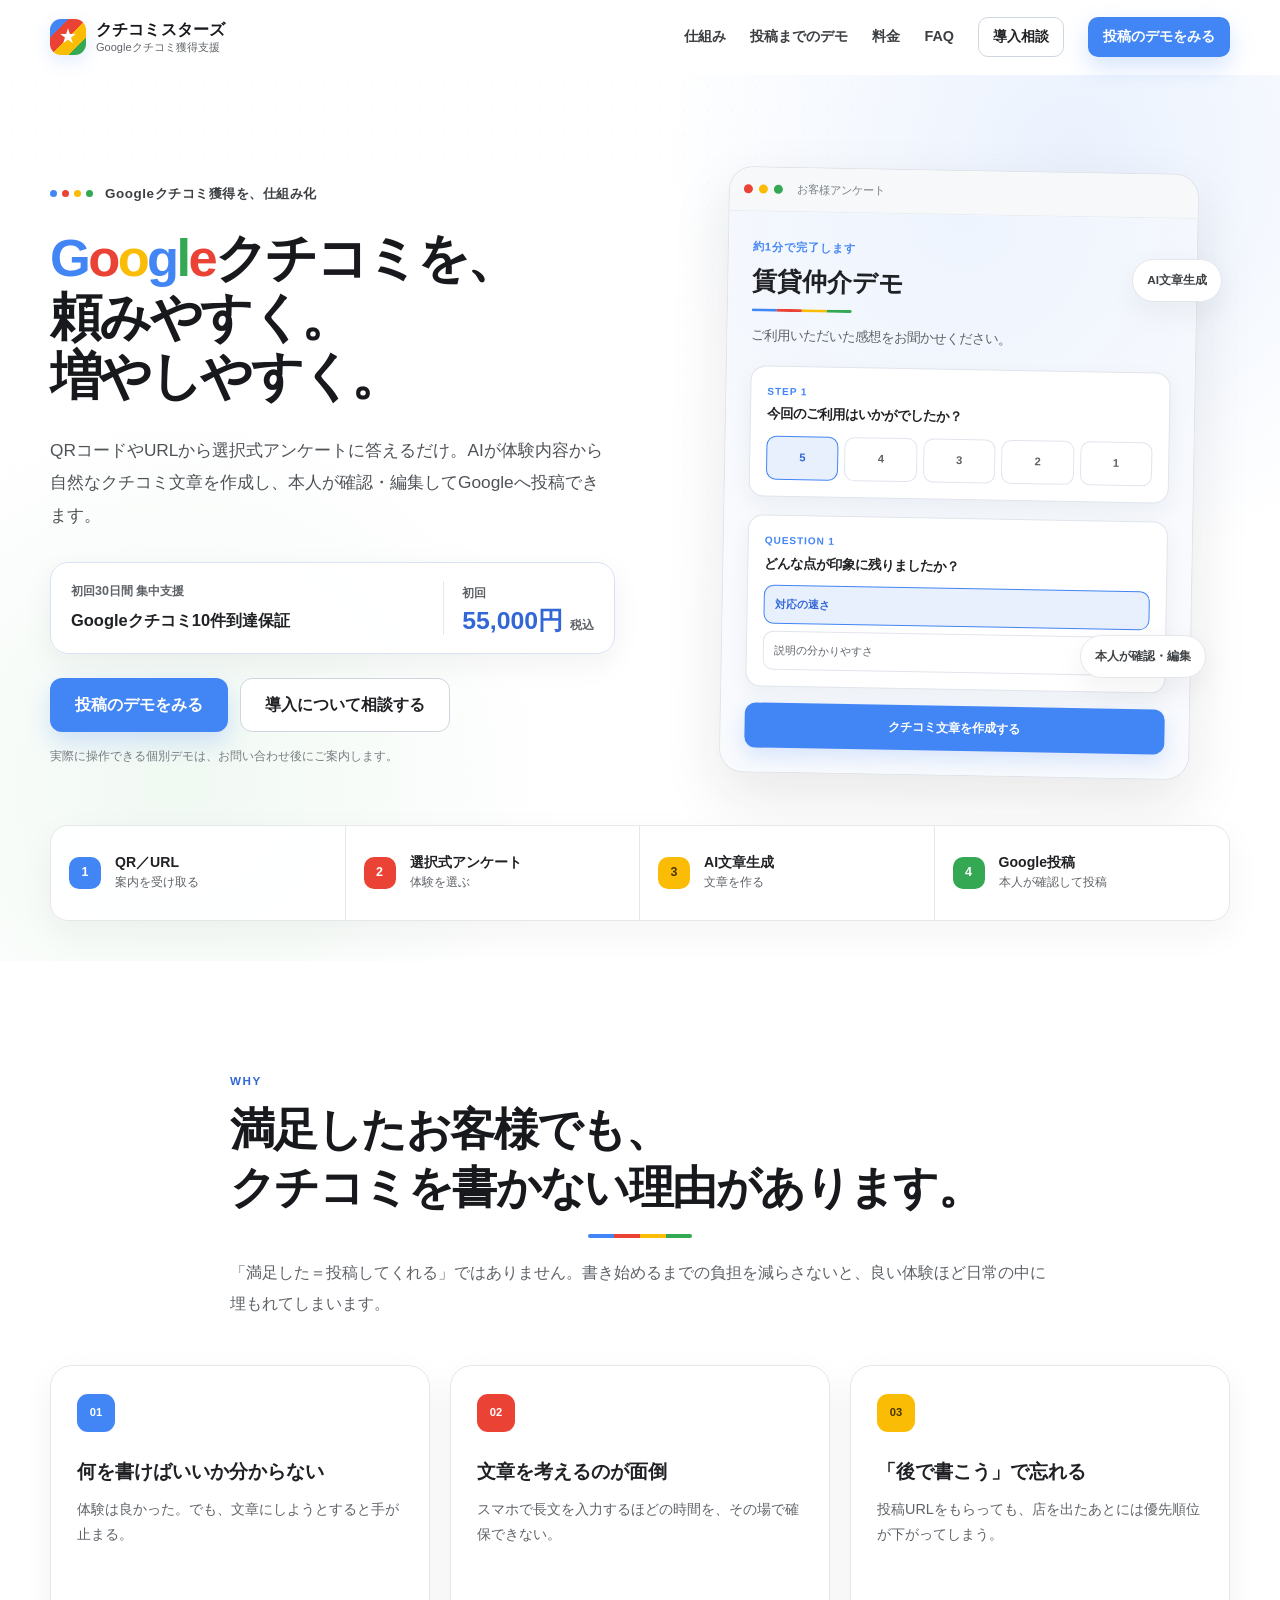
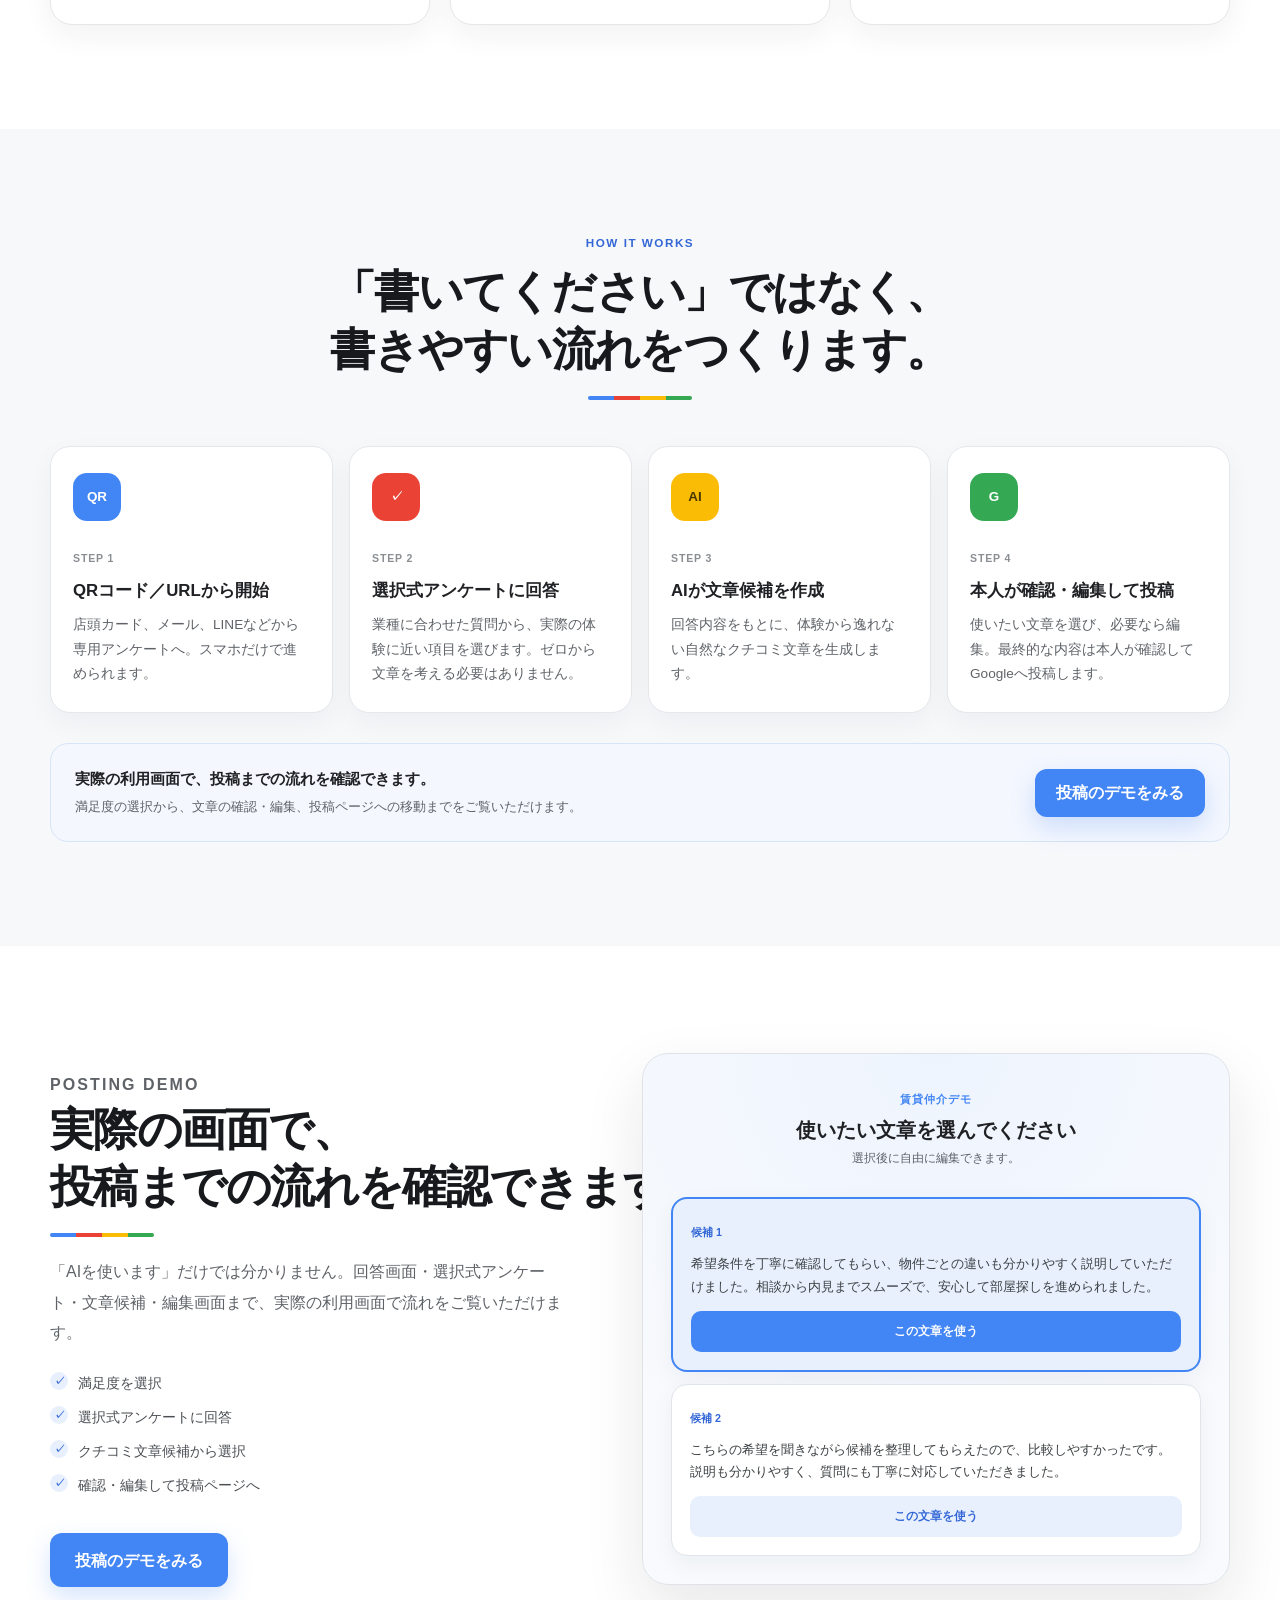
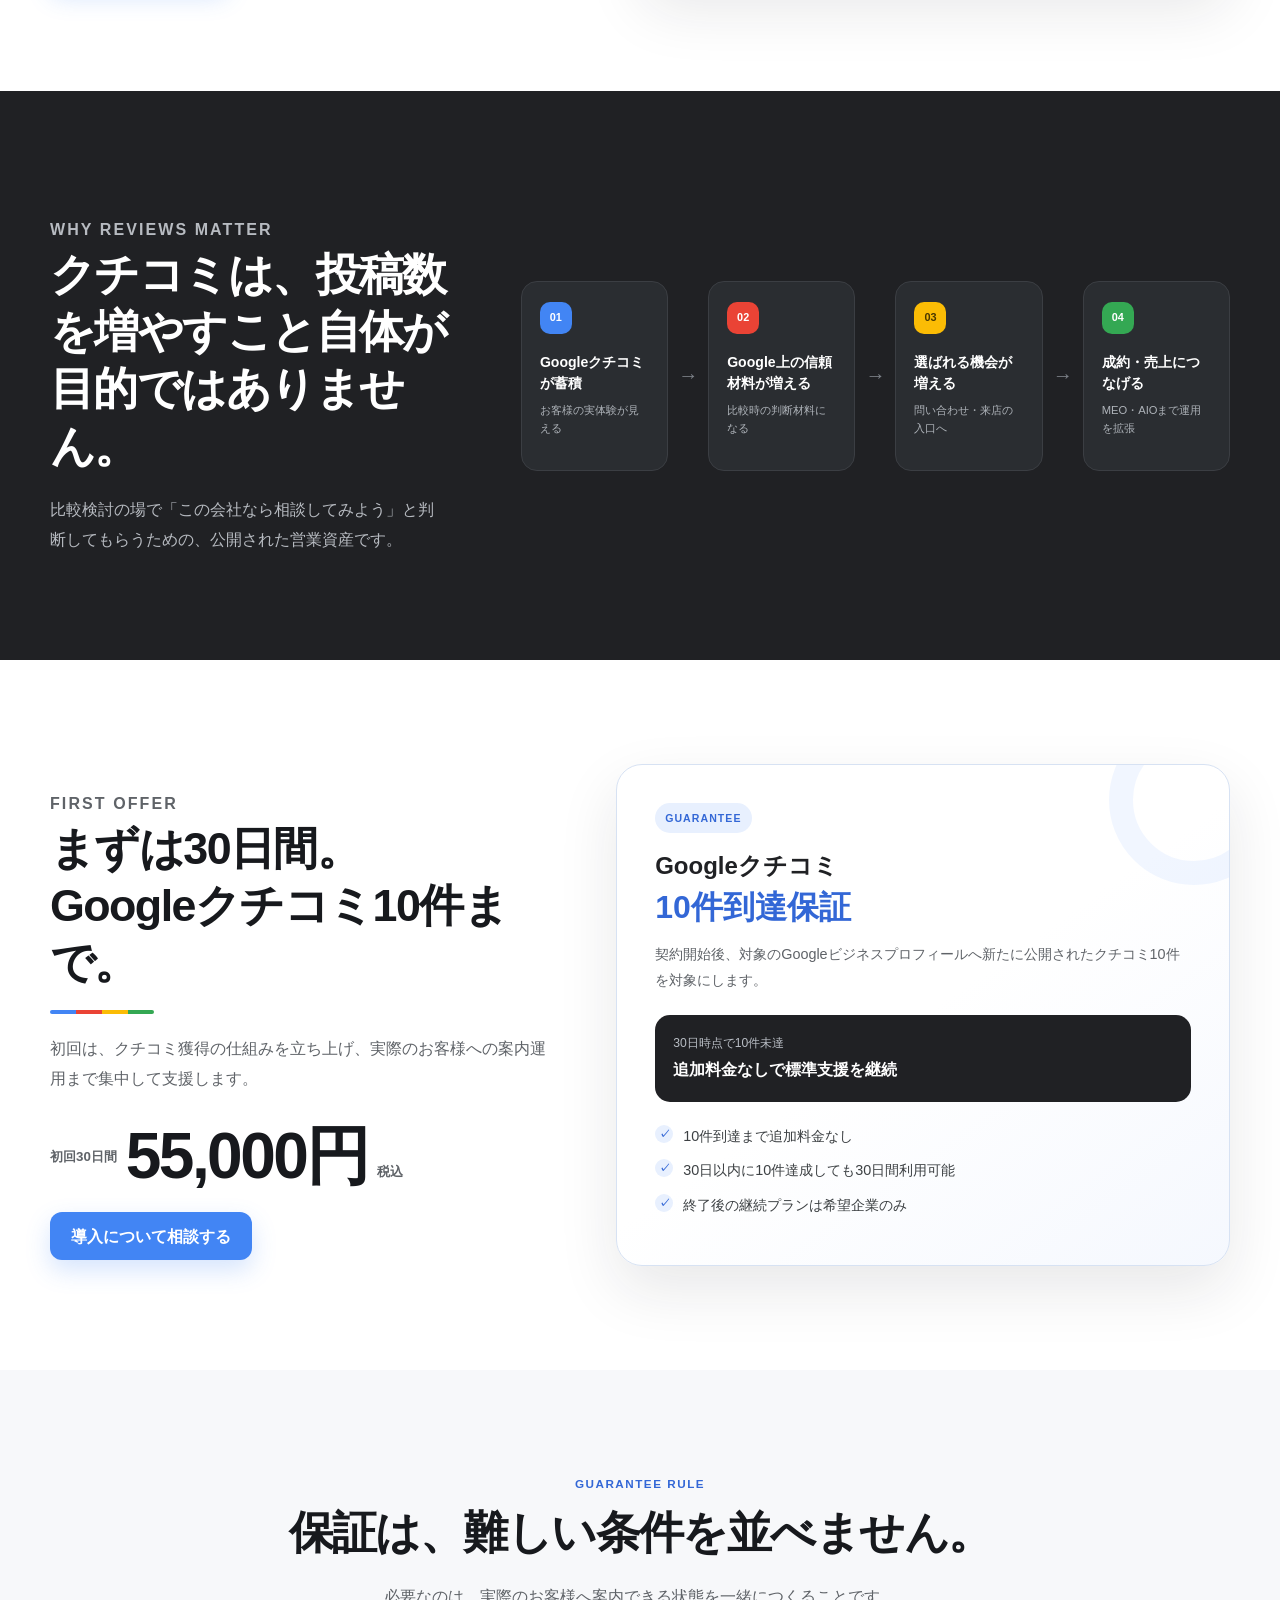
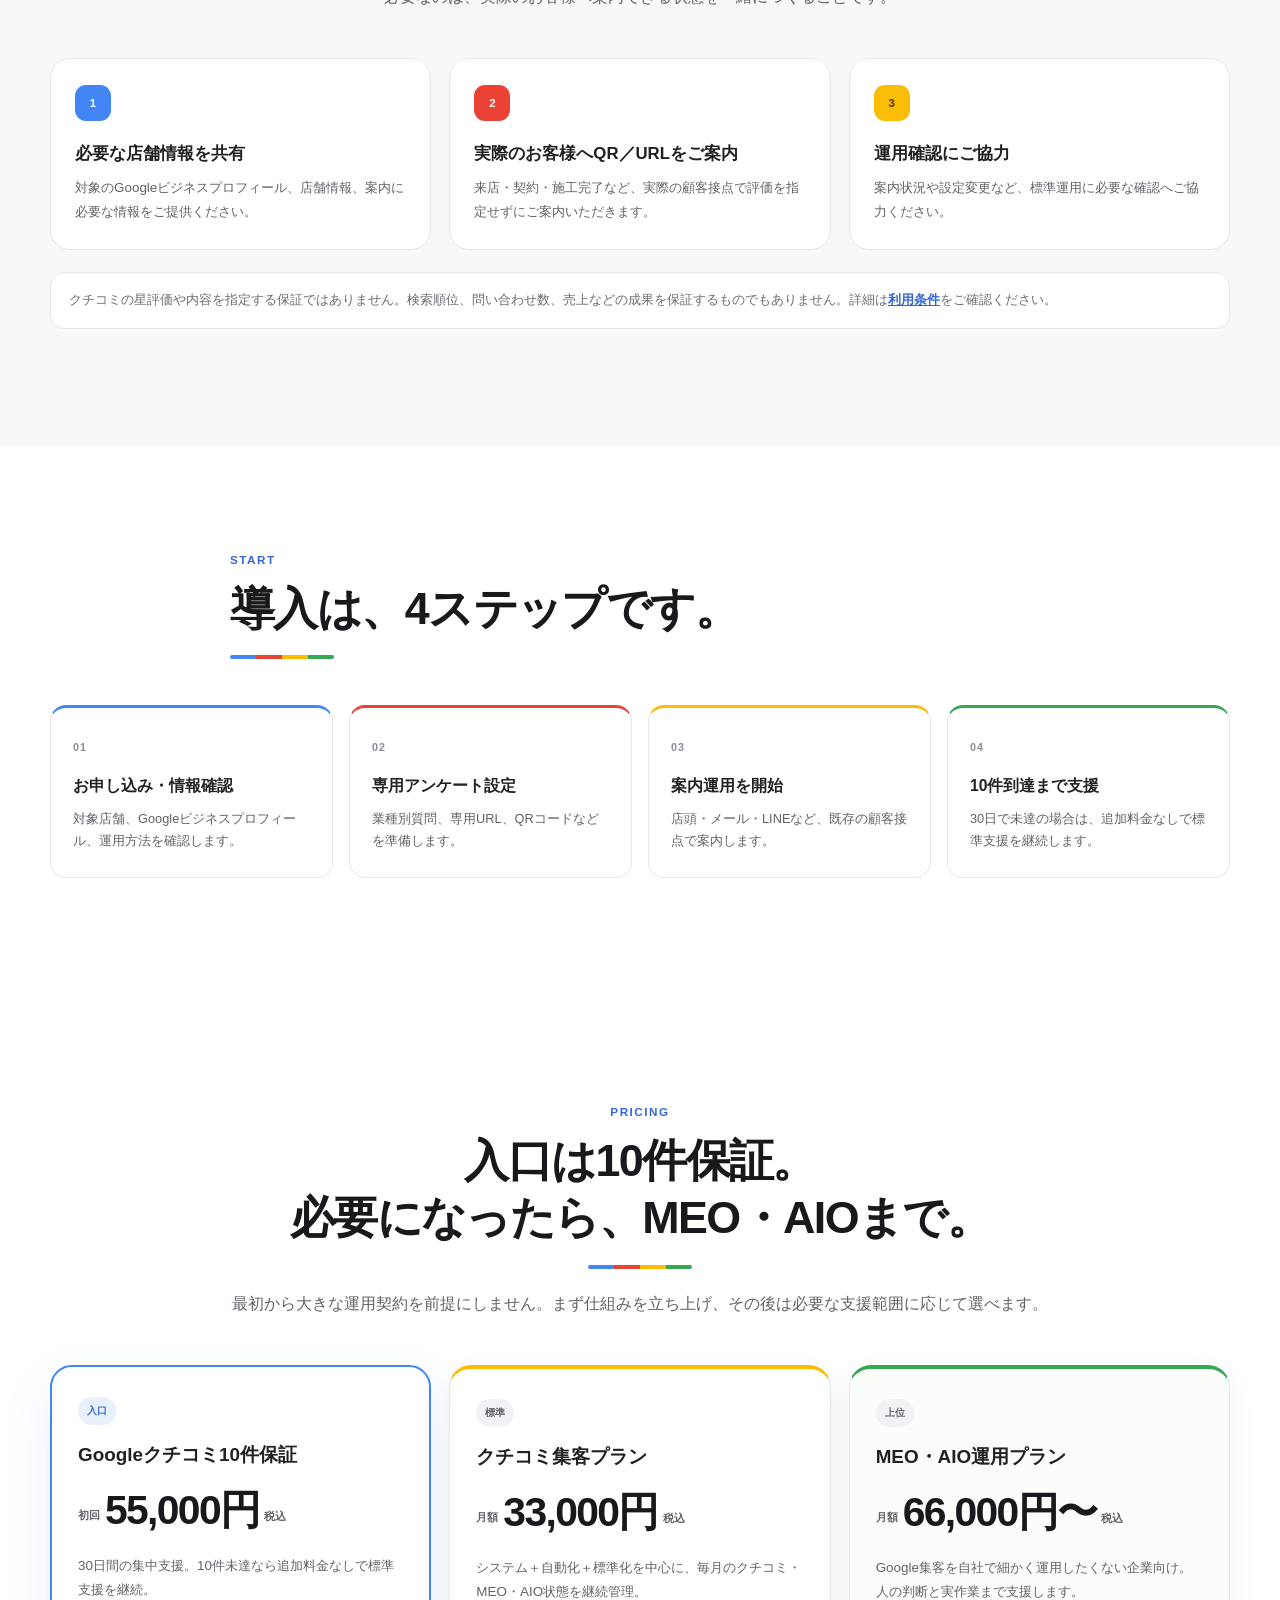
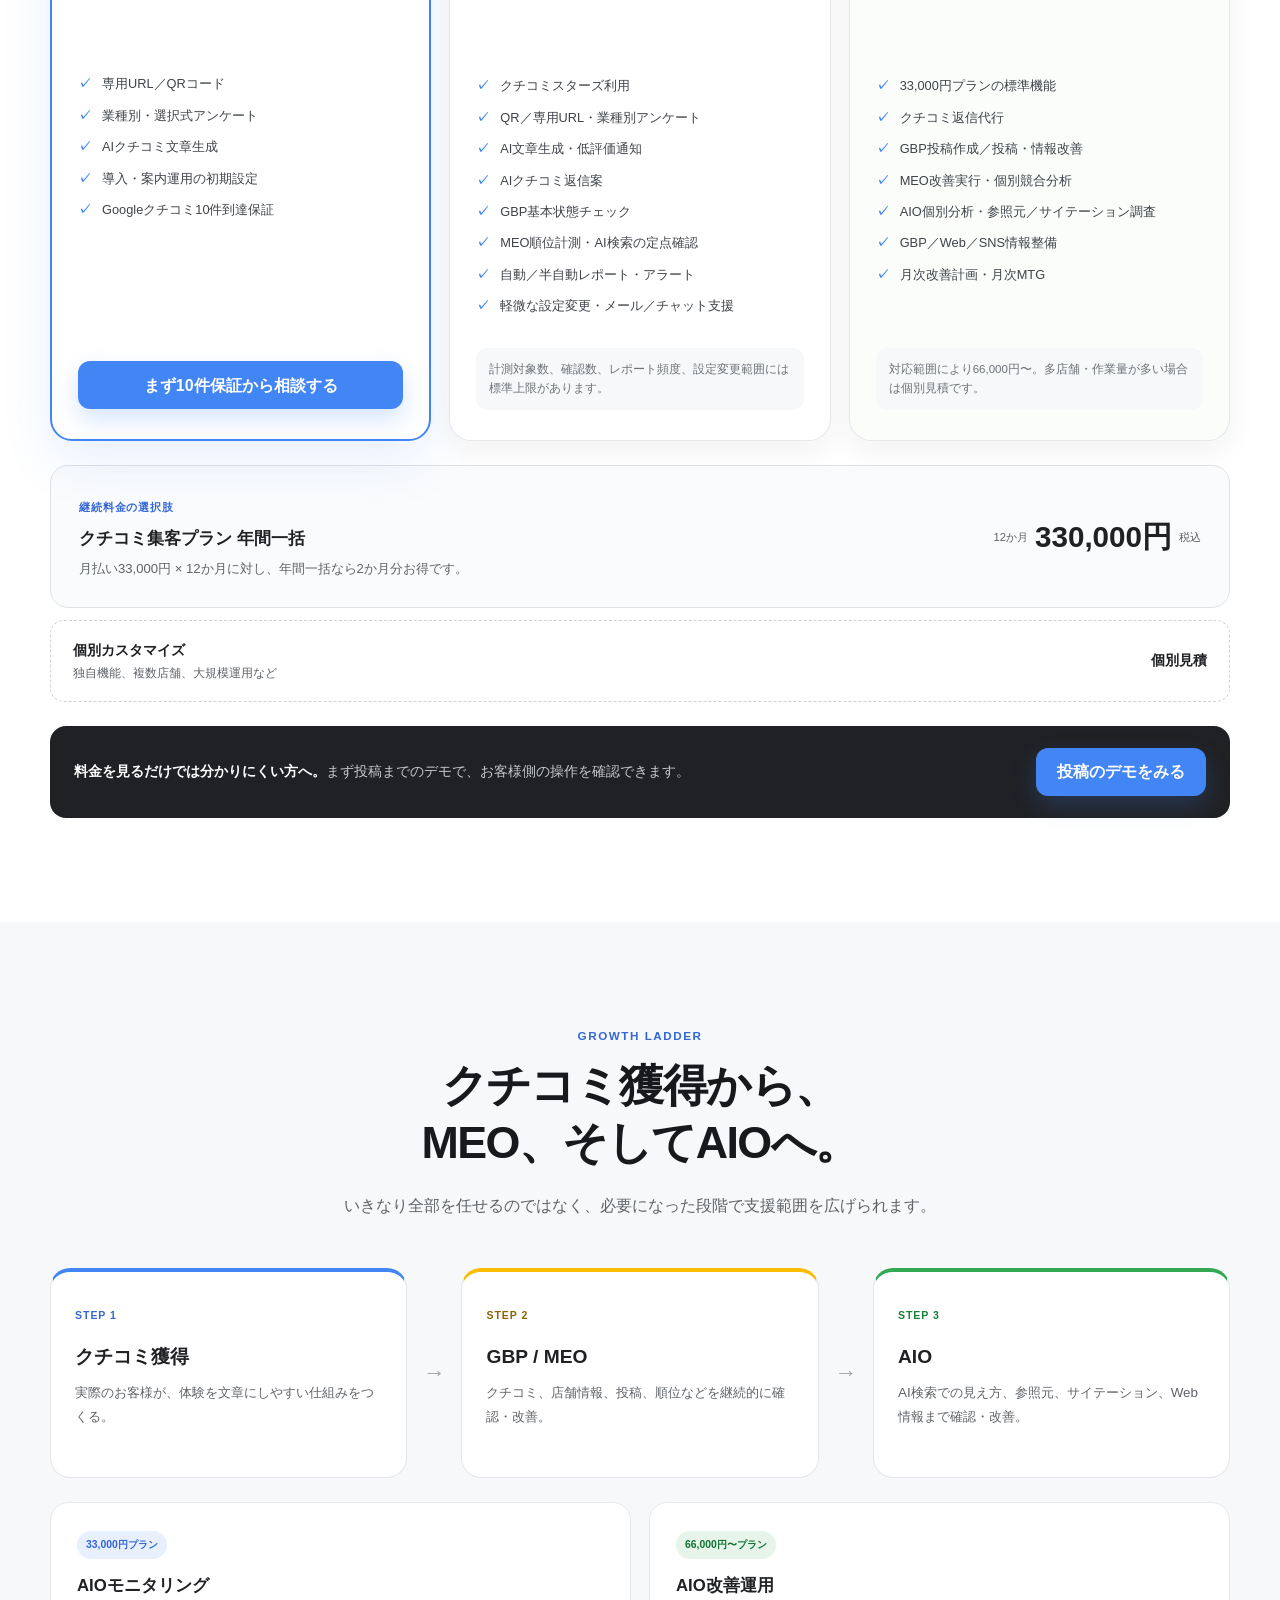
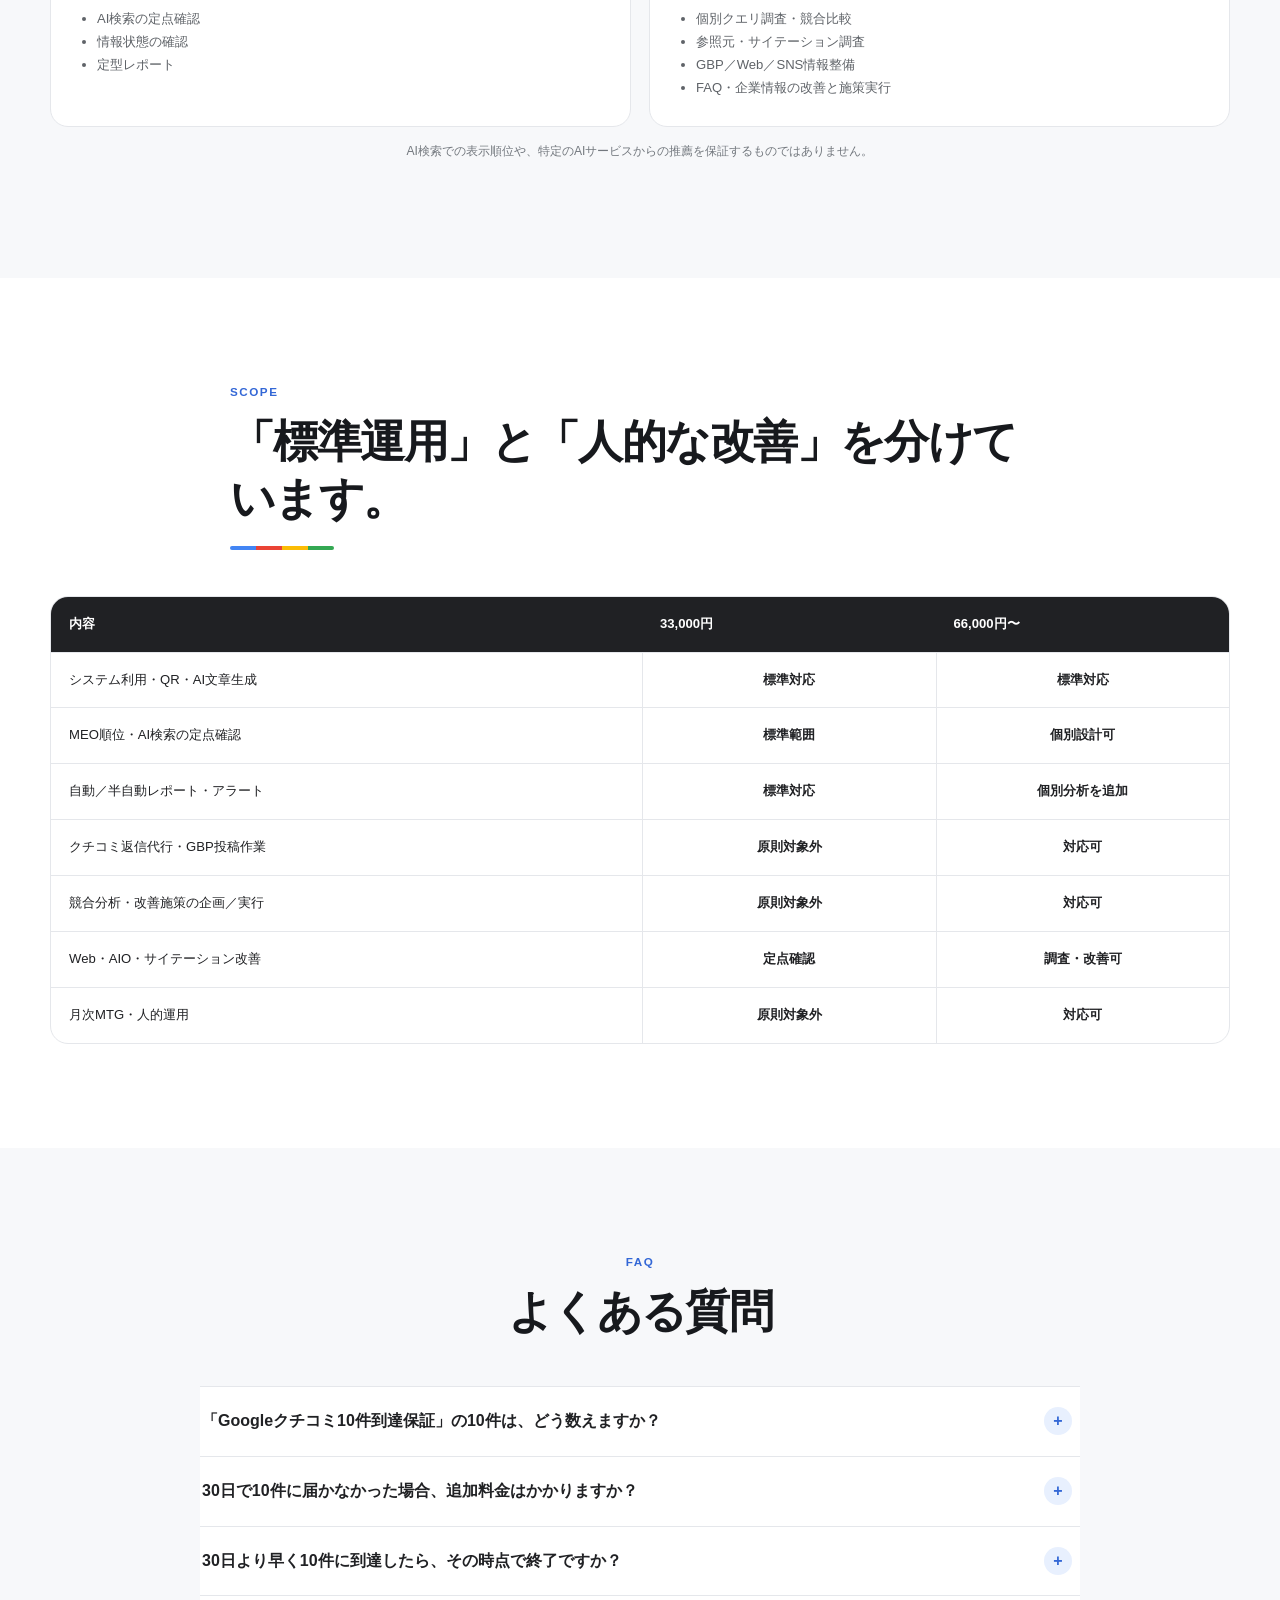
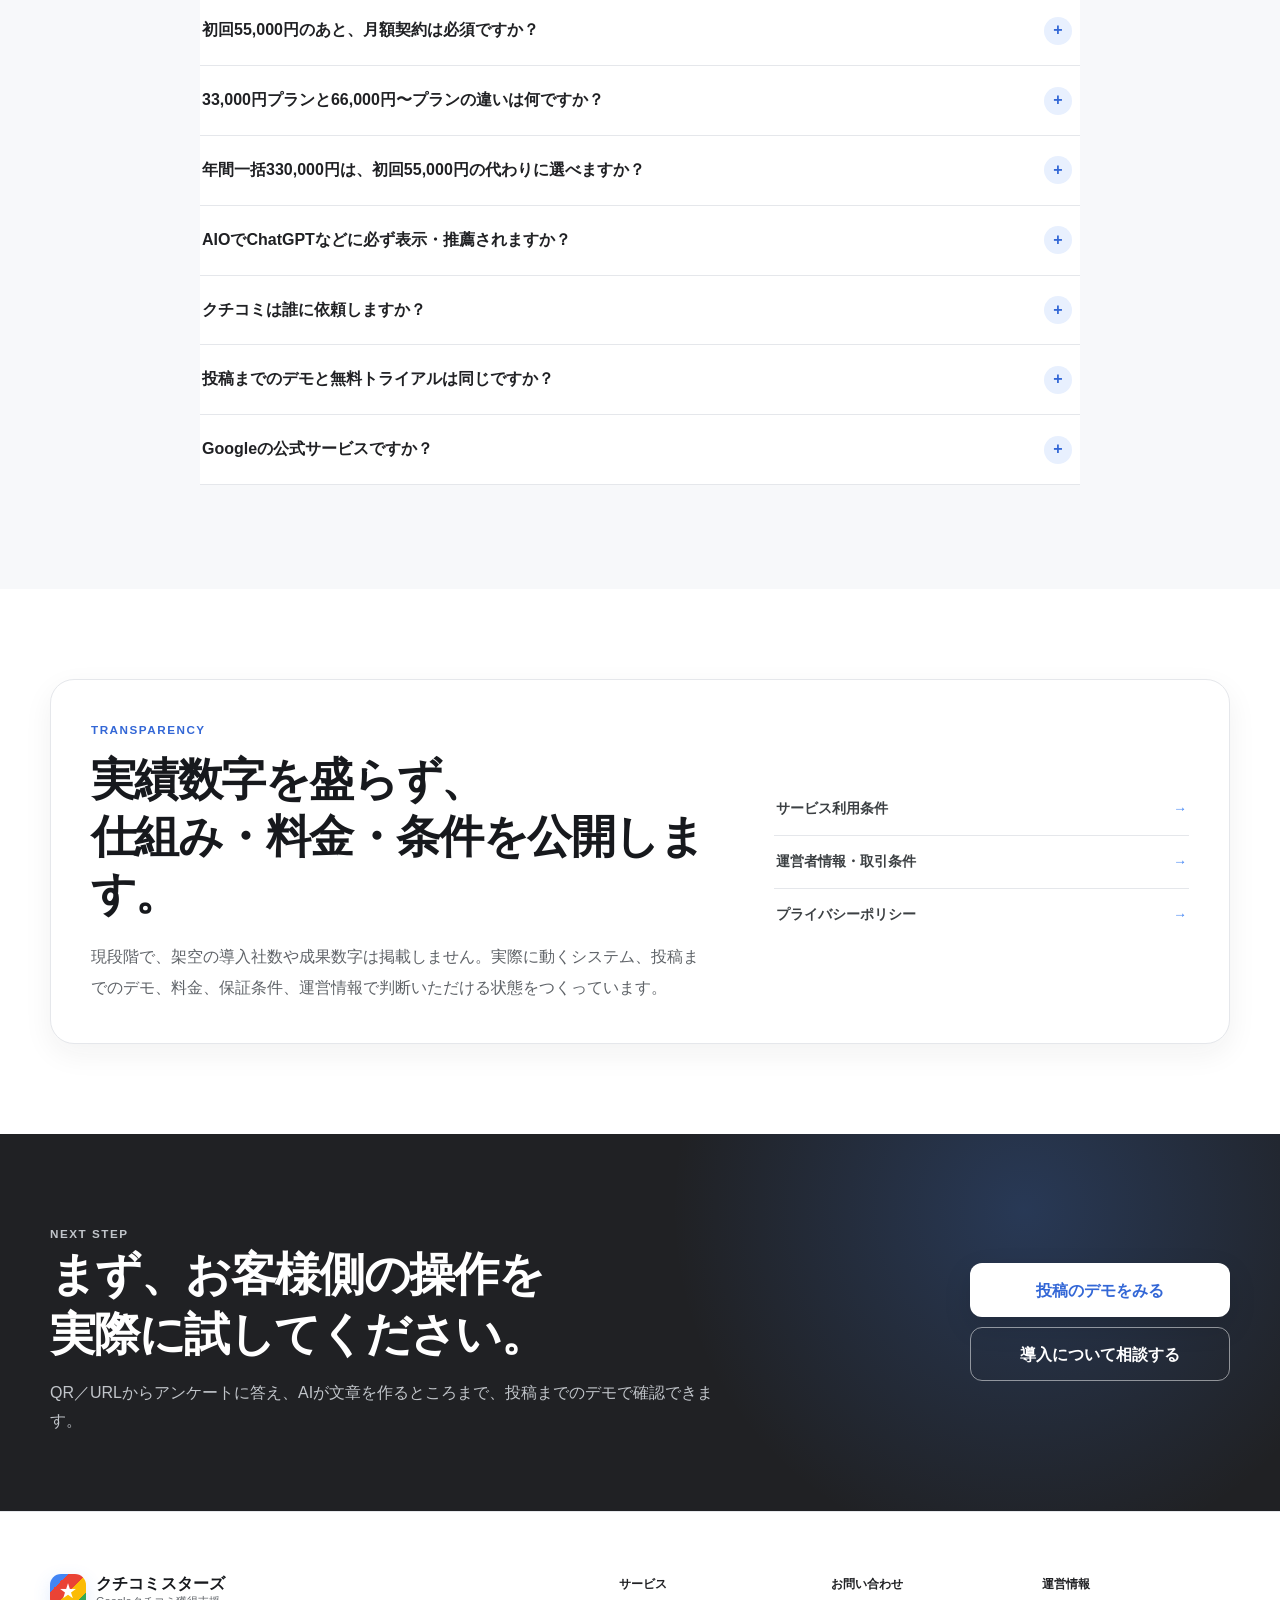
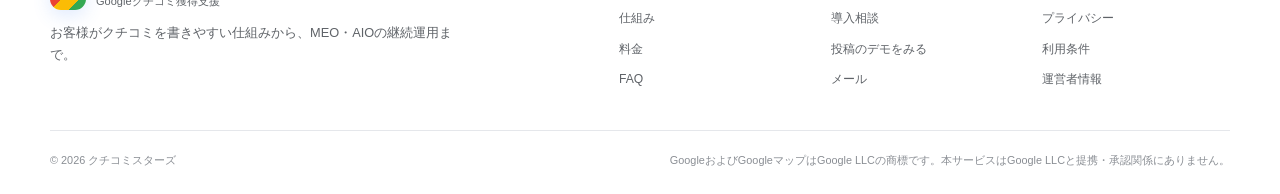
==== commit be1a3d29: "フッターの投稿デモリンクHTMLを修正" ====
--- a/index.html
+++ b/index.html
@@ -566,7 +566,7 @@
       </div>
       <nav class="footer-nav" aria-label="フッターメニュー">
         <div><strong>サービス</strong><a href="#how">仕組み</a><a href="#pricing">料金</a><a href="#faq">FAQ</a></div>
-        <div><strong>お問い合わせ</strong><a href="contact/">導入相談</a><ahref="demo/">投稿のデモをみる</a><a href="mailto:m-asakura@killerword.info">メール</a></div>
+        <div><strong>お問い合わせ</strong><a href="contact/">導入相談</a><a href="demo/">投稿のデモをみる</a><a href="mailto:m-asakura@killerword.info">メール</a></div>
         <div><strong>運営情報</strong><a href="privacy/">プライバシー</a><a href="terms/">利用条件</a><a href="legal/">運営者情報</a></div>
       </nav>
     </div>
--- a/assets/lp.css
+++ b/assets/lp.css
@@ -3358,3 +3358,511 @@
     padding: 14px 15px 16px;
   }
 }
+
+
+/* Four-step static demo page: 2026-09-21 */
+.demo-page .subpage-main {
+  background: linear-gradient(180deg, #f8f9fa 0%, #f6f9fe 100%);
+}
+
+.demo-detail-grid {
+  display: grid;
+  grid-template-columns: repeat(2, minmax(0, 1fr));
+  gap: 24px;
+}
+
+.demo-detail-card {
+  margin: 0;
+  overflow: hidden;
+  border: 1px solid var(--line);
+  border-radius: 24px;
+  background: #fff;
+  box-shadow: 0 14px 36px rgba(32, 33, 36, .08);
+}
+
+.demo-detail-visual {
+  display: grid;
+  place-items: center;
+  min-height: 620px;
+  padding: 22px;
+  border-bottom: 1px solid var(--line);
+  background: #f3f6fb;
+}
+
+.demo-detail-visual img {
+  display: block;
+  width: min(100%, 360px);
+  height: auto;
+  max-height: 680px;
+  object-fit: contain;
+  border-radius: 16px;
+  box-shadow: 0 8px 28px rgba(60, 64, 67, .14);
+}
+
+.demo-detail-card figcaption {
+  padding: 24px 24px 26px;
+}
+
+.demo-detail-card figcaption > span {
+  display: inline-block;
+  margin-bottom: 8px;
+  color: var(--blue);
+  font-size: .72rem;
+  font-weight: 900;
+  letter-spacing: .12em;
+}
+
+.demo-detail-card h2 {
+  margin: 0;
+  color: var(--ink-strong);
+  font-size: 1.2rem;
+  line-height: 1.5;
+}
+
+.demo-detail-card p {
+  margin: 10px 0 0;
+  color: var(--muted);
+  font-size: .88rem;
+  line-height: 1.8;
+}
+
+.demo-page-contact {
+  margin-top: 28px;
+}
+
+@media (max-width: 820px) {
+  .demo-detail-grid {
+    gap: 18px;
+  }
+
+  .demo-detail-visual {
+    min-height: 500px;
+    padding: 16px;
+  }
+
+  .demo-detail-card figcaption {
+    padding: 21px 19px 23px;
+  }
+}
+
+@media (max-width: 640px) {
+  .demo-detail-grid {
+    grid-template-columns: 1fr;
+    gap: 18px;
+  }
+
+  .demo-detail-visual {
+    min-height: 0;
+    padding: 14px 12px;
+  }
+
+  .demo-detail-visual img {
+    width: 100%;
+    max-width: 360px;
+    max-height: none;
+    border-radius: 13px;
+  }
+
+  .demo-detail-card {
+    border-radius: 18px;
+  }
+
+  .demo-detail-card h2 {
+    font-size: 1.08rem;
+  }
+
+  .demo-detail-card p {
+    font-size: .84rem;
+  }
+}
+
+
+/* Crisp browser-rendered demo UI + uniform four-screen sizing: 2026-09-22 */
+.demo-detail-card {
+  display: grid;
+  grid-template-rows: 640px 1fr;
+  min-width: 0;
+}
+
+.demo-system-stage {
+  display: grid;
+  place-items: center;
+  height: 640px;
+  padding: 20px;
+  overflow: hidden;
+  border-bottom: 1px solid var(--line);
+  background:
+    radial-gradient(circle at top, rgba(66, 133, 244, .08), transparent 23rem),
+    #f3f6fb;
+}
+
+.review-demo-ui {
+  --rd-ink: #202124;
+  --rd-muted: #5f6368;
+  --rd-line: #e0e5ec;
+  --rd-surface: #fff;
+  --rd-bg: #f8fafd;
+  --rd-blue: #4285f4;
+  --rd-blue-dark: #3367d6;
+  --rd-blue-soft: #e8f0fe;
+  --rd-shadow: 0 14px 38px rgba(23, 32, 51, .08);
+  width: min(100%, 360px);
+  height: 600px;
+  overflow: hidden;
+  border: 1px solid #dfe4eb;
+  border-radius: 22px;
+  background: radial-gradient(circle at top, #eef4fe 0, var(--rd-bg) 26rem);
+  color: var(--rd-ink);
+  box-shadow: 0 12px 32px rgba(60, 64, 67, .14);
+  font-family: -apple-system, BlinkMacSystemFont, "Segoe UI", "Noto Sans JP", sans-serif;
+  text-align: left;
+}
+
+.review-demo-ui * {
+  box-sizing: border-box;
+}
+
+.review-demo-shell {
+  width: 100%;
+  height: 100%;
+  padding: 18px 16px 20px;
+  overflow: hidden;
+}
+
+.review-demo-brand {
+  padding: 10px 8px 12px;
+  text-align: center;
+}
+
+.review-demo-brand.compact {
+  padding-top: 2px;
+  padding-bottom: 8px;
+}
+
+.review-demo-kicker {
+  margin: 0;
+  color: var(--rd-blue) !important;
+  font-size: .68rem;
+  font-weight: 800;
+  letter-spacing: .09em;
+}
+
+.review-demo-brand h3 {
+  position: relative;
+  margin: 5px 0 7px;
+  color: var(--rd-ink);
+  font-size: 1.28rem;
+  line-height: 1.35;
+}
+
+.review-demo-brand h3::after {
+  content: "";
+  position: absolute;
+  left: 50%;
+  bottom: -5px;
+  width: 82px;
+  height: 3px;
+  border-radius: 99px;
+  transform: translateX(-50%);
+  background: linear-gradient(to right,
+    #4285f4 0 25%,
+    #ea4335 25% 50%,
+    #fbbc05 50% 75%,
+    #34a853 75% 100%);
+}
+
+.review-demo-brand span {
+  display: block;
+  margin-top: 10px;
+  color: var(--rd-muted);
+  font-size: .68rem;
+  line-height: 1.5;
+}
+
+.review-demo-panel,
+.review-demo-candidate {
+  margin: 10px 0;
+  padding: 15px 13px;
+  border: 1px solid var(--rd-line);
+  border-radius: 15px;
+  background: var(--rd-surface);
+  box-shadow: var(--rd-shadow);
+}
+
+.review-demo-step,
+.review-demo-candidate-no {
+  color: var(--rd-blue);
+  font-size: .64rem;
+  font-weight: 800;
+  letter-spacing: .08em;
+}
+
+.review-demo-panel h4 {
+  margin: 5px 0 11px;
+  color: var(--rd-ink);
+  font-size: .9rem;
+  line-height: 1.45;
+}
+
+.review-demo-help,
+.review-demo-note,
+.review-demo-count {
+  color: var(--rd-muted);
+  font-size: .62rem;
+  line-height: 1.5;
+}
+
+.review-demo-help {
+  margin: -2px 0 9px;
+}
+
+.review-demo-rating {
+  display: grid;
+  grid-template-columns: repeat(5, 1fr);
+  gap: 5px;
+}
+
+.review-demo-rating > div {
+  display: flex;
+  min-width: 0;
+  min-height: 64px;
+  padding: 6px 2px;
+  flex-direction: column;
+  align-items: center;
+  justify-content: center;
+  gap: 2px;
+  border: 1.5px solid var(--rd-line);
+  border-radius: 10px;
+  background: #fff;
+  color: var(--rd-muted);
+  text-align: center;
+}
+
+.review-demo-rating > div.is-selected {
+  border-color: var(--rd-blue);
+  background: var(--rd-blue-soft);
+  color: #174ea6;
+  font-weight: 700;
+}
+
+.review-demo-rating i {
+  width: 15px;
+  height: 15px;
+  border: 1.5px solid #80868b;
+  border-radius: 50%;
+  background: #fff;
+}
+
+.review-demo-rating .is-selected i {
+  border: 4px solid var(--rd-blue);
+}
+
+.review-demo-rating span {
+  font-size: .7rem;
+  font-weight: 800;
+  line-height: 1;
+}
+
+.review-demo-rating small {
+  font-size: .49rem;
+  line-height: 1.25;
+}
+
+.review-demo-question {
+  margin-top: 22px;
+}
+
+.review-demo-choices {
+  display: grid;
+  gap: 6px;
+}
+
+.review-demo-choices > div {
+  display: grid;
+  grid-template-columns: 18px 1fr;
+  gap: 8px;
+  align-items: center;
+  min-height: 42px;
+  padding: 8px 9px;
+  border: 1.5px solid var(--rd-line);
+  border-radius: 10px;
+  background: #fff;
+  color: var(--rd-ink);
+  font-size: .68rem;
+  line-height: 1.35;
+}
+
+.review-demo-choices > div.is-selected {
+  border-color: var(--rd-blue);
+  background: var(--rd-blue-soft);
+  color: #174ea6;
+  font-weight: 700;
+}
+
+.review-demo-choices i {
+  display: grid;
+  place-items: center;
+  width: 16px;
+  height: 16px;
+  border: 1.5px solid #9aa0a6;
+  border-radius: 3px;
+  background: #fff;
+  color: #fff;
+  font-style: normal;
+  font-size: .68rem;
+  font-weight: 900;
+  line-height: 1;
+}
+
+.review-demo-choices .is-selected i {
+  border-color: var(--rd-blue);
+  background: var(--rd-blue);
+}
+
+.review-demo-primary,
+.review-demo-secondary,
+.review-demo-select {
+  display: grid;
+  place-items: center;
+  width: 100%;
+  min-height: 42px;
+  border-radius: 10px;
+  font-size: .68rem;
+  font-weight: 800;
+  text-align: center;
+}
+
+.review-demo-primary {
+  margin-top: 10px;
+  background: var(--rd-blue);
+  color: #fff;
+  box-shadow: 0 8px 20px rgba(66, 133, 244, .2);
+}
+
+.review-demo-secondary {
+  margin-top: 7px;
+  border: 1.5px solid var(--rd-blue);
+  background: #fff;
+  color: var(--rd-blue);
+}
+
+.review-demo-note {
+  margin: 7px 2px 0;
+  text-align: center;
+}
+
+.review-demo-note.left {
+  text-align: left;
+}
+
+.review-demo-candidate {
+  padding: 12px 12px 11px;
+}
+
+.review-demo-candidate p {
+  margin: 7px 0 0;
+  color: var(--rd-ink);
+  font-size: .67rem;
+  line-height: 1.55;
+}
+
+.review-demo-candidate.is-selected {
+  border: 2px solid var(--rd-blue);
+  background: var(--rd-blue-soft);
+  color: #174ea6;
+  transform: translateY(-1px);
+}
+
+.review-demo-select {
+  min-height: 36px;
+  margin-top: 9px;
+  background: var(--rd-blue-soft);
+  color: #174ea6;
+}
+
+.review-demo-candidate.is-selected .review-demo-select {
+  background: var(--rd-blue);
+  color: #fff;
+}
+
+.review-demo-editor {
+  margin-top: 14px;
+}
+
+.review-demo-textarea {
+  min-height: 180px;
+  padding: 12px;
+  border: 1.5px solid var(--rd-line);
+  border-radius: 11px;
+  background: #fff;
+  color: var(--rd-ink);
+  font-size: .7rem;
+  line-height: 1.7;
+}
+
+.review-demo-count {
+  margin: 5px 2px 8px;
+  text-align: right;
+}
+
+.demo-detail-card figcaption {
+  min-height: 166px;
+}
+
+@media (max-width: 820px) {
+  .demo-detail-card {
+    grid-template-rows: 580px 1fr;
+  }
+
+  .demo-system-stage {
+    height: 580px;
+    padding: 14px;
+  }
+
+  .review-demo-ui {
+    width: min(100%, 332px);
+    height: 548px;
+  }
+
+  .review-demo-shell {
+    padding: 15px 13px 17px;
+  }
+
+  .review-demo-brand h3 {
+    font-size: 1.14rem;
+  }
+
+  .review-demo-panel,
+  .review-demo-candidate {
+    margin: 8px 0;
+  }
+
+  .review-demo-candidate p {
+    font-size: .63rem;
+  }
+
+  .review-demo-textarea {
+    min-height: 160px;
+  }
+}
+
+@media (max-width: 640px) {
+  .demo-detail-card {
+    grid-template-rows: 560px auto;
+  }
+
+  .demo-system-stage {
+    height: 560px;
+    padding: 12px;
+  }
+
+  .review-demo-ui {
+    width: min(100%, 350px);
+    height: 532px;
+    border-radius: 18px;
+  }
+
+  .demo-detail-card figcaption {
+    min-height: 0;
+  }
+}
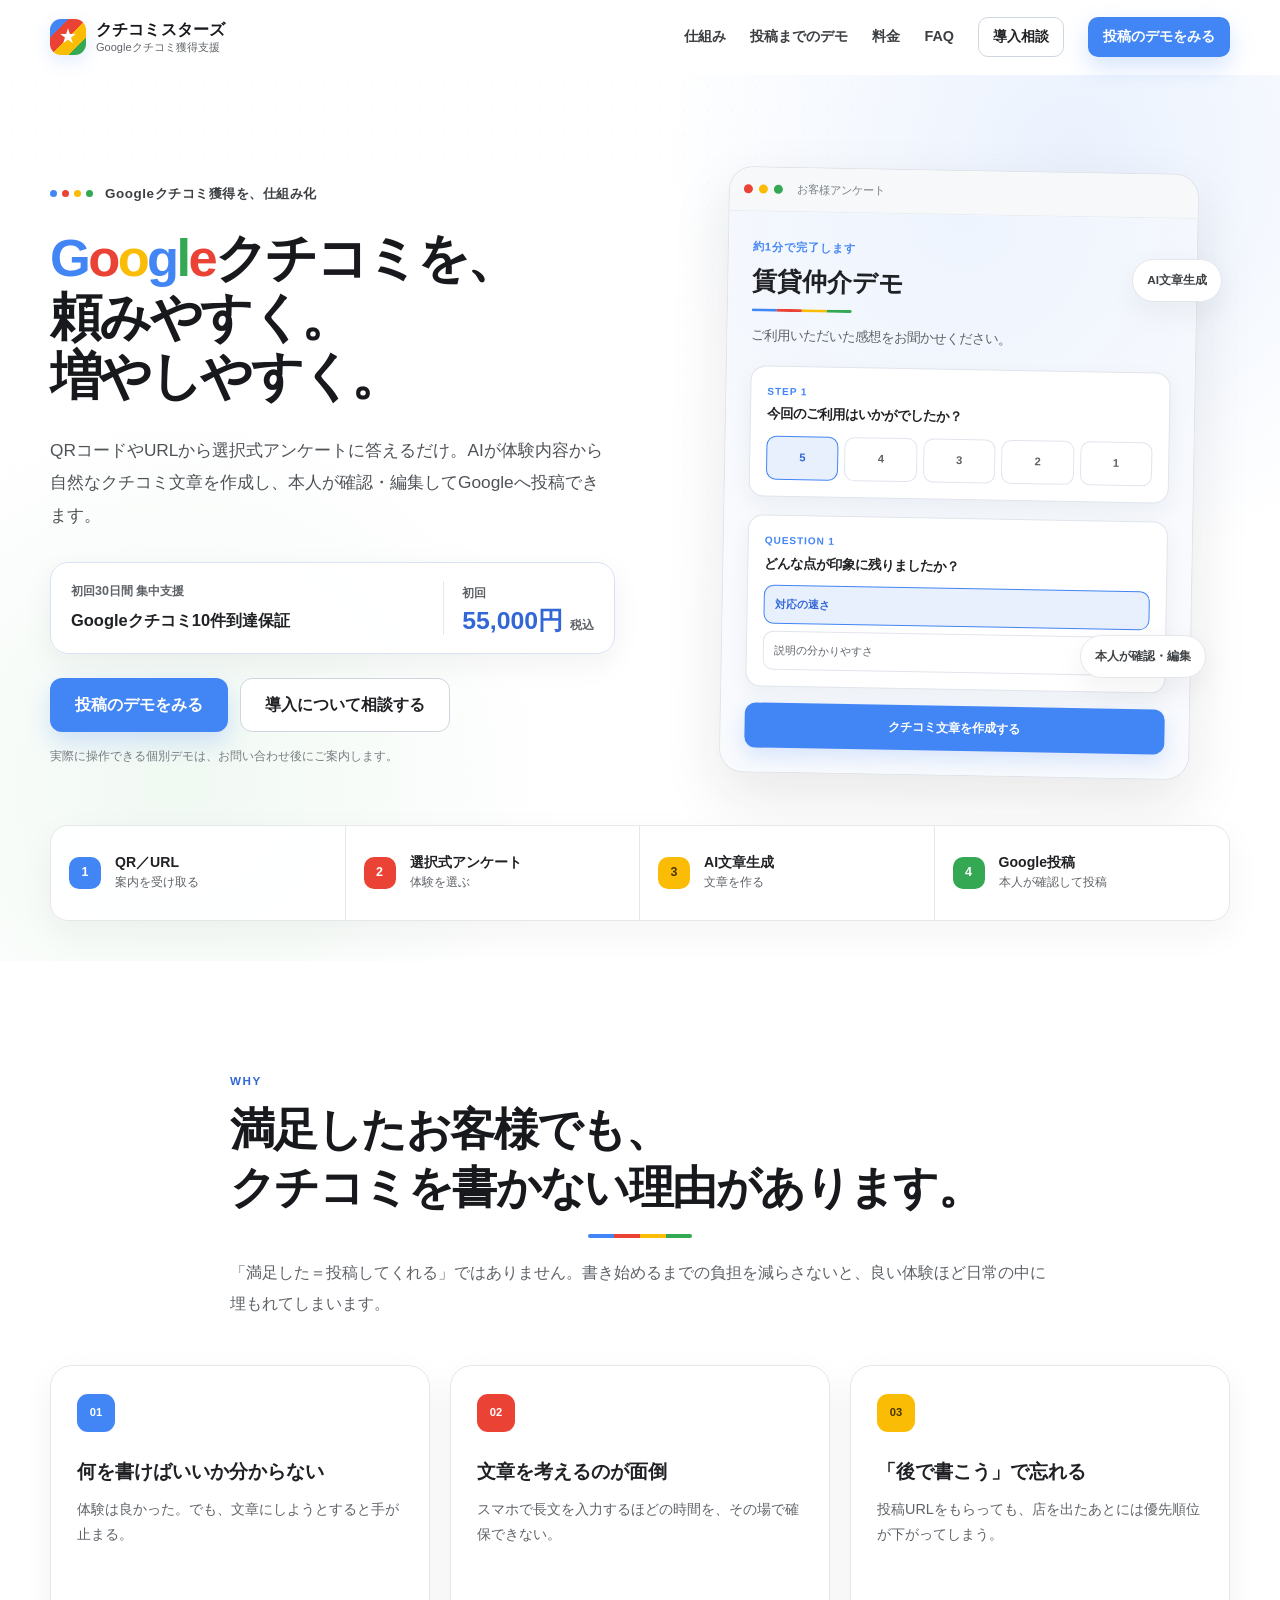
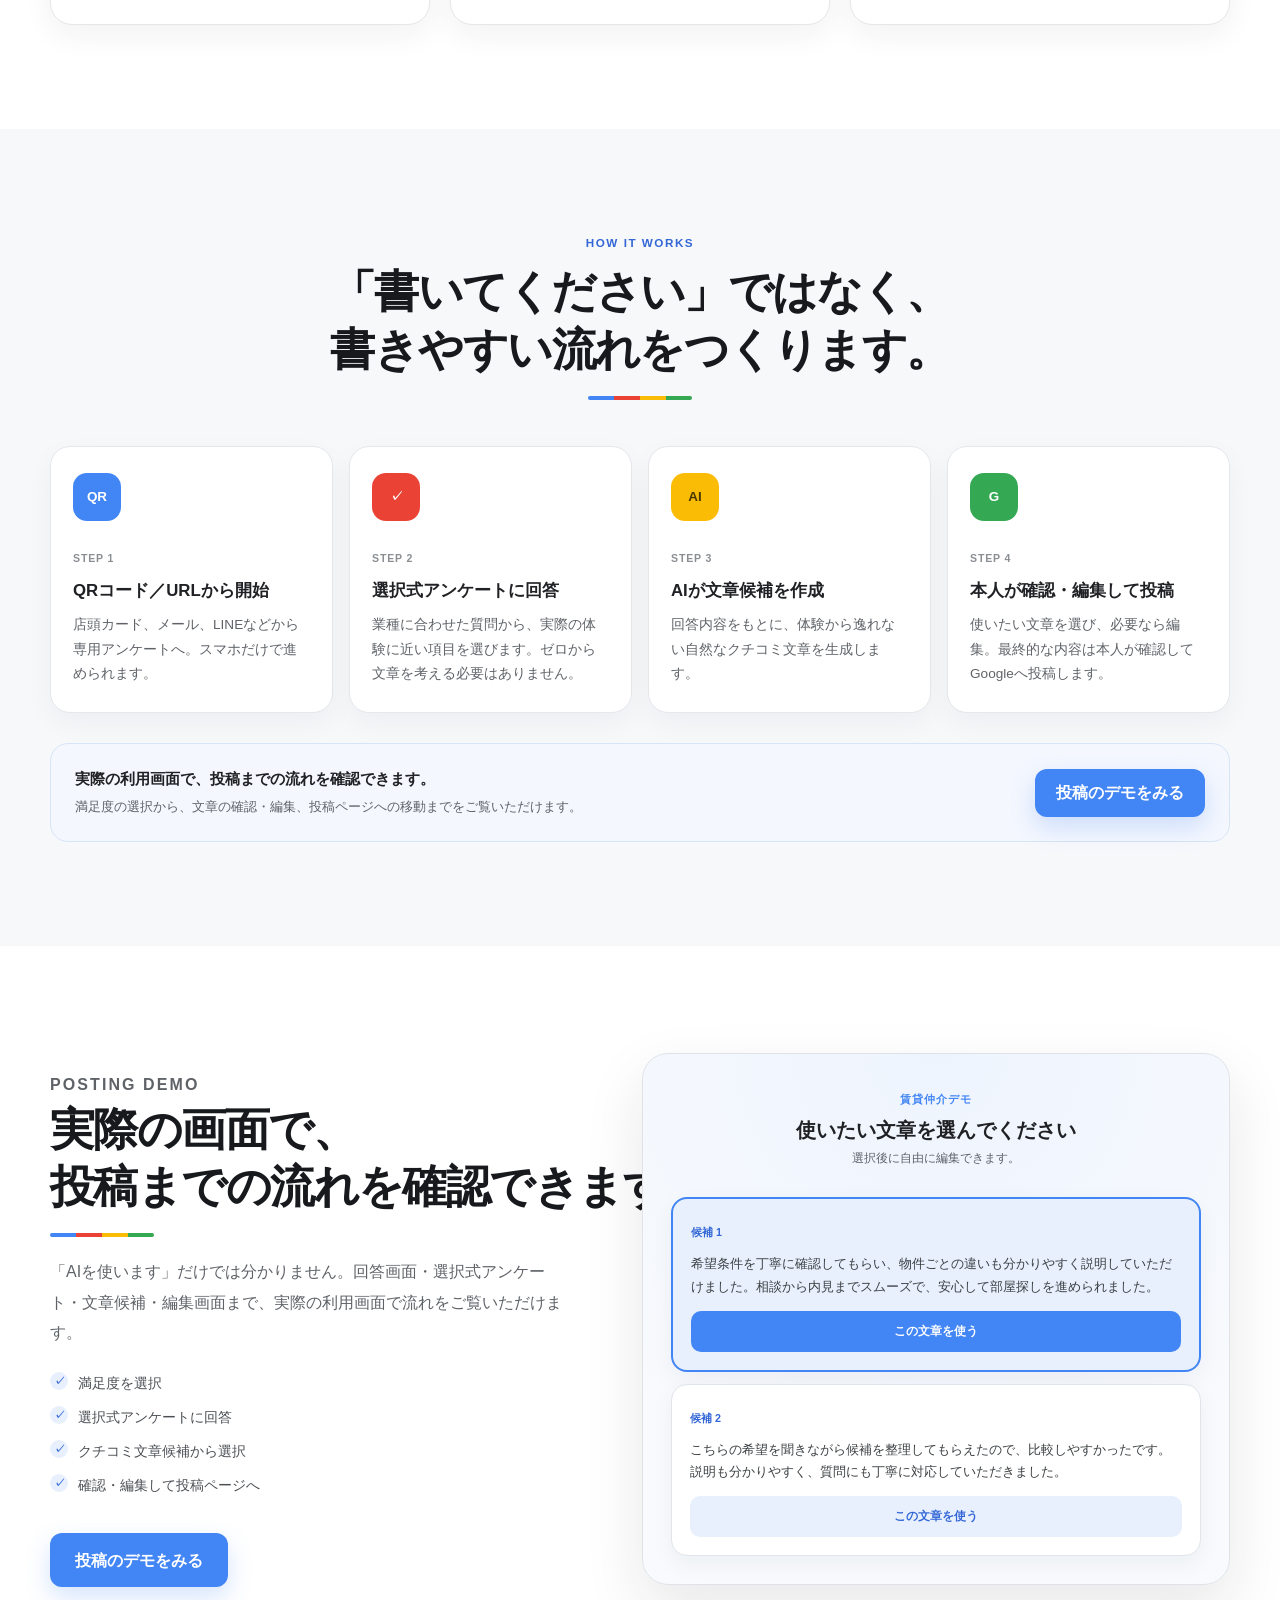
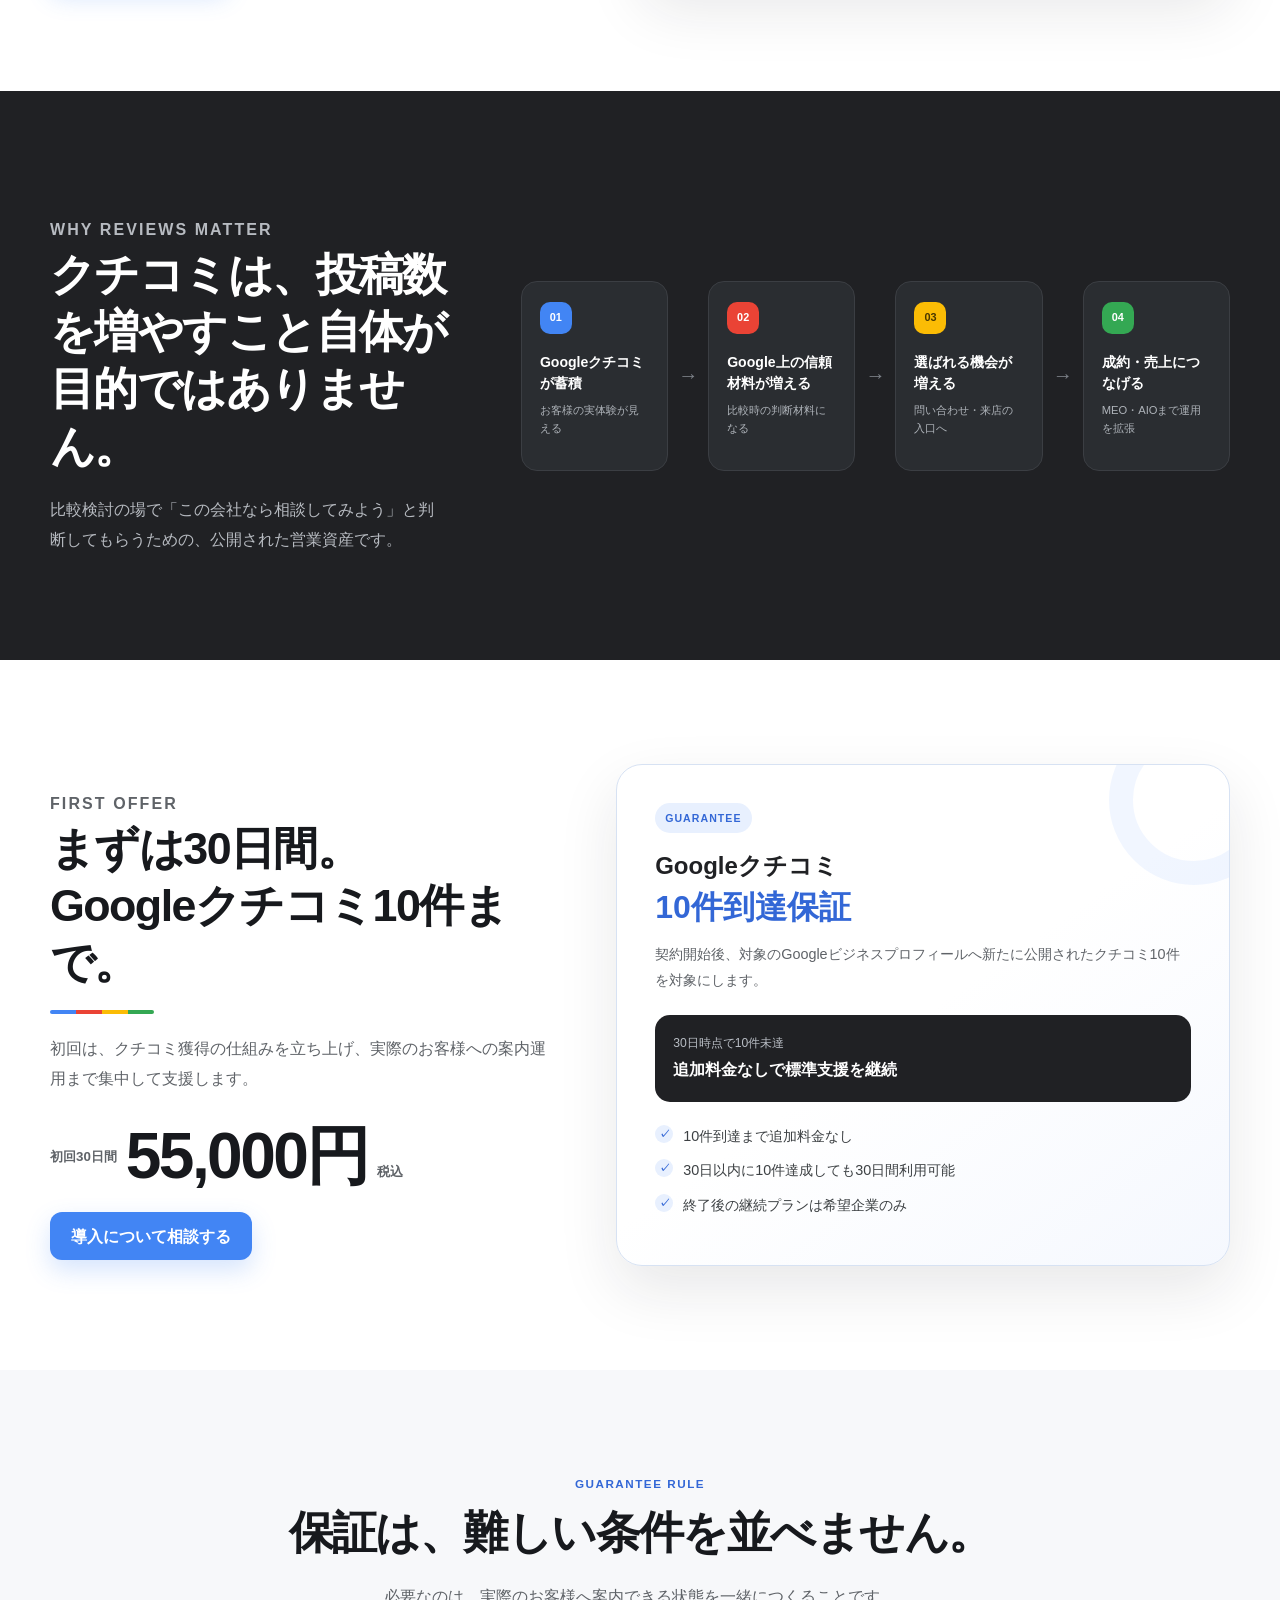
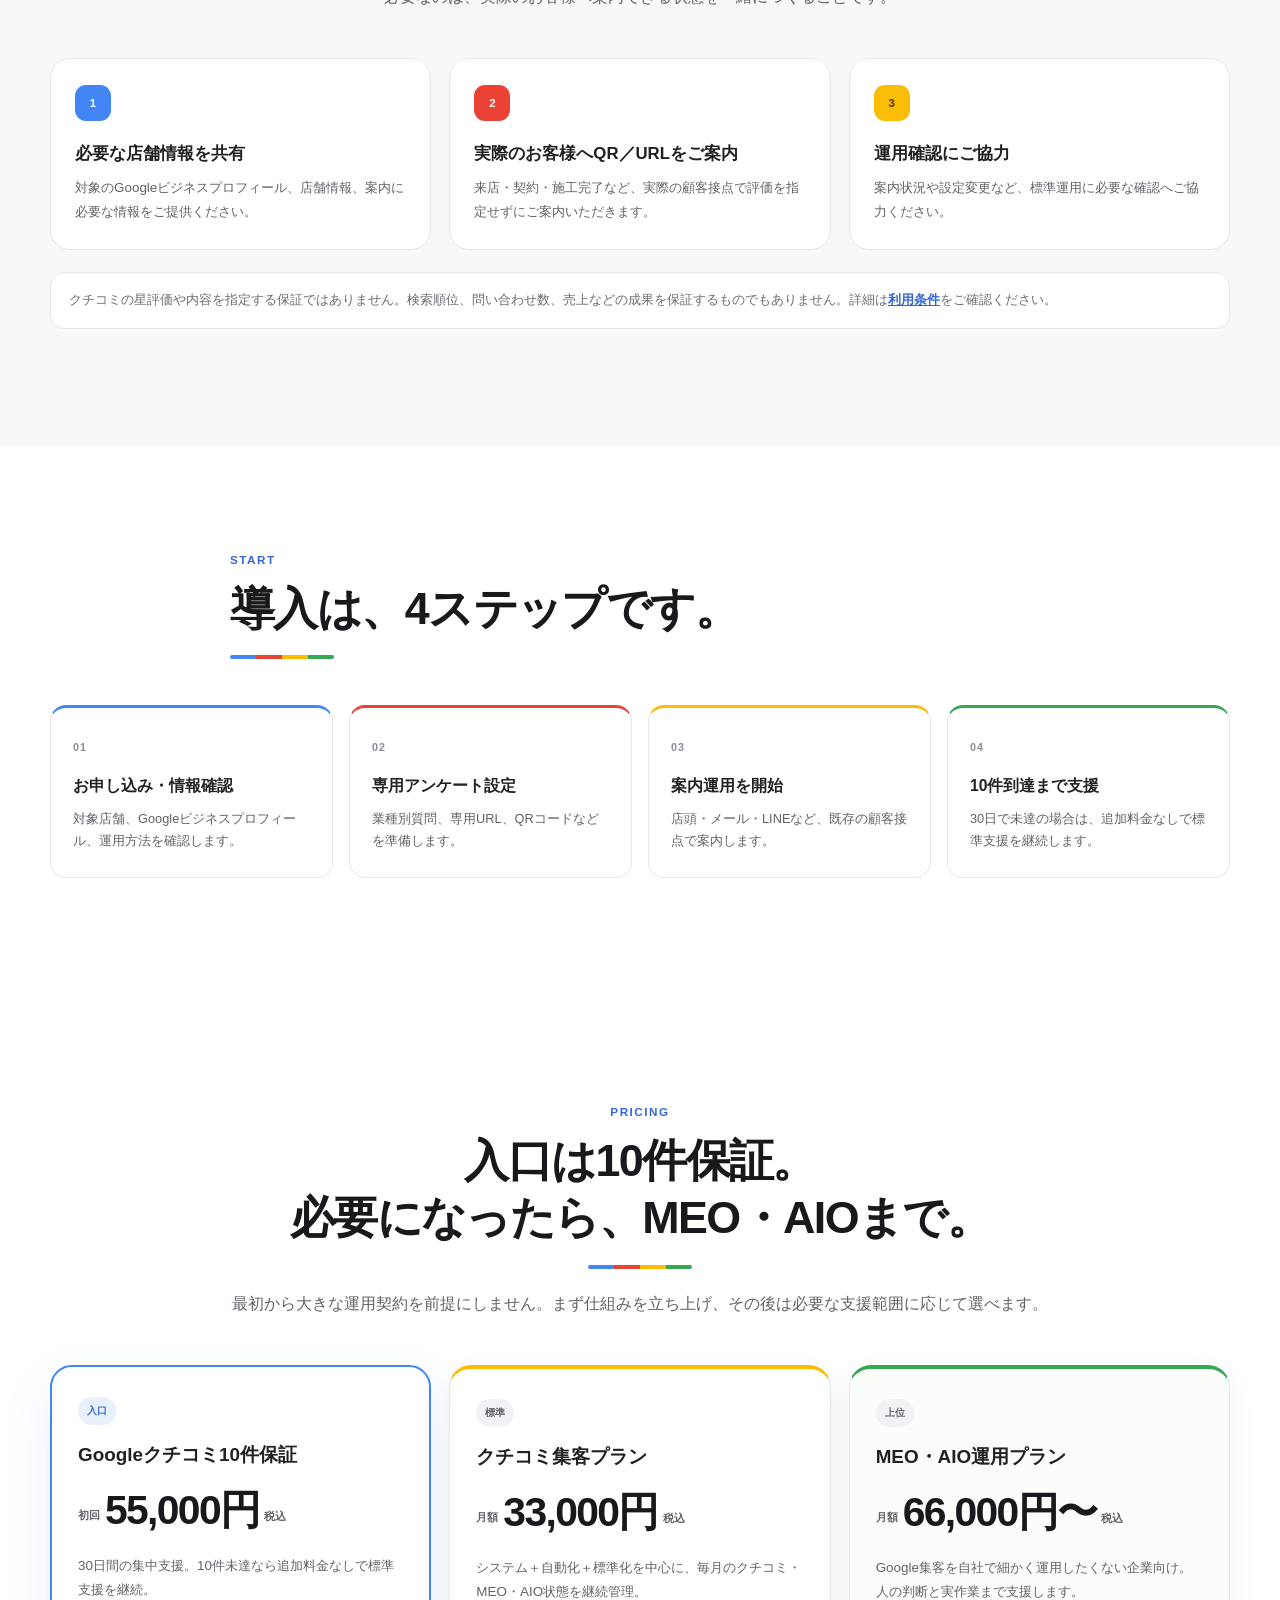
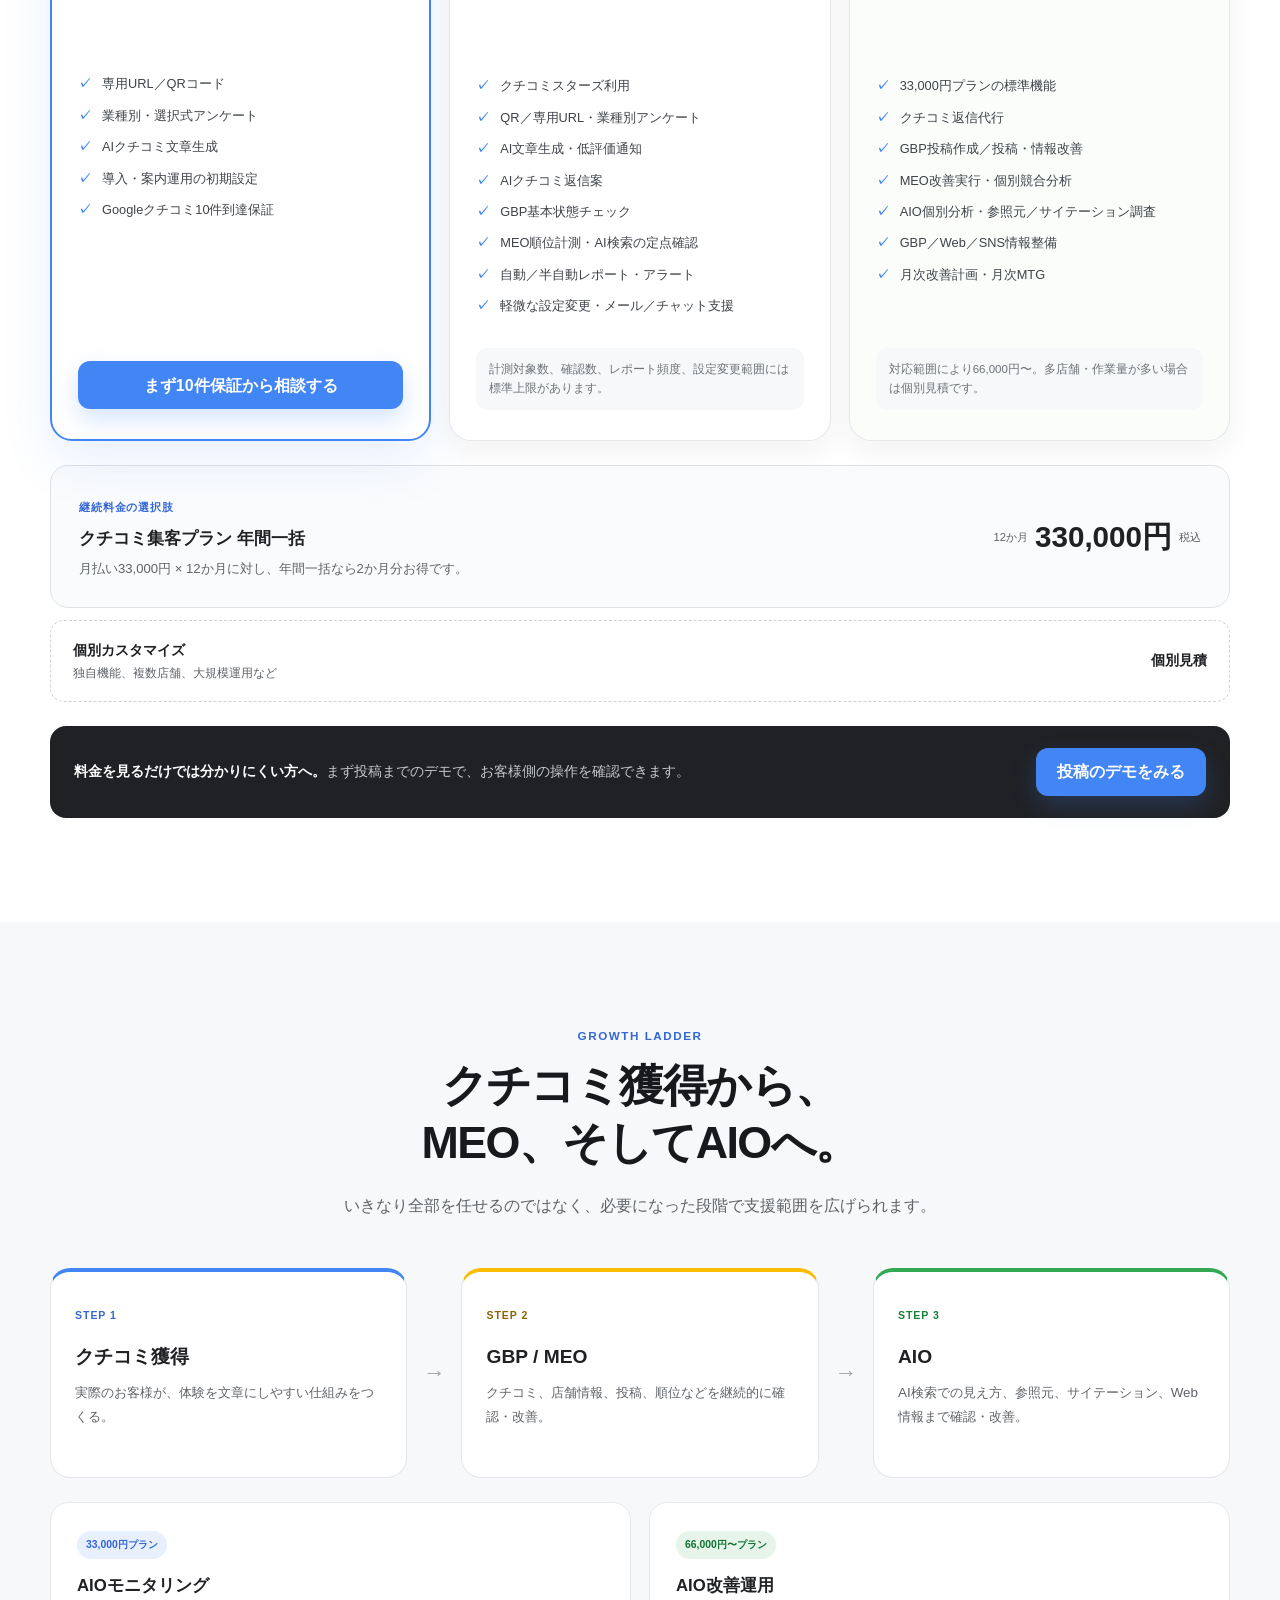
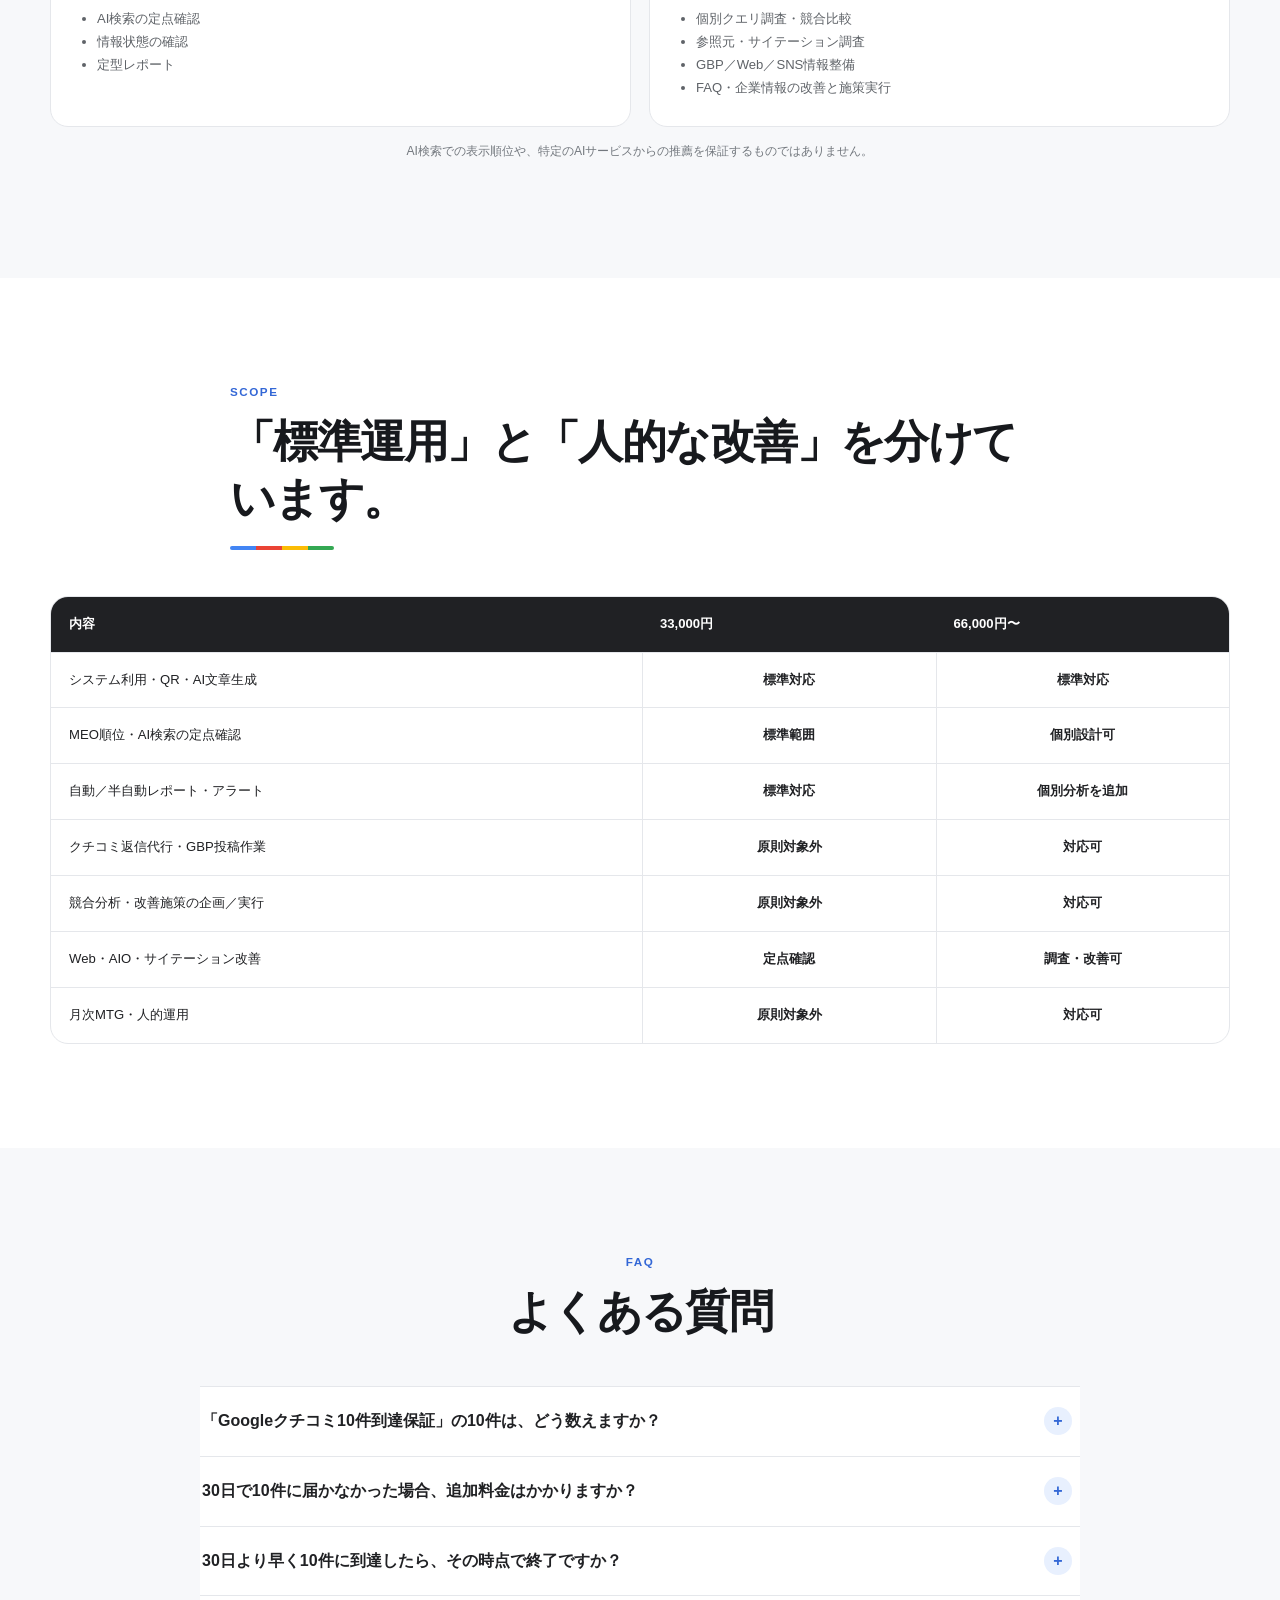
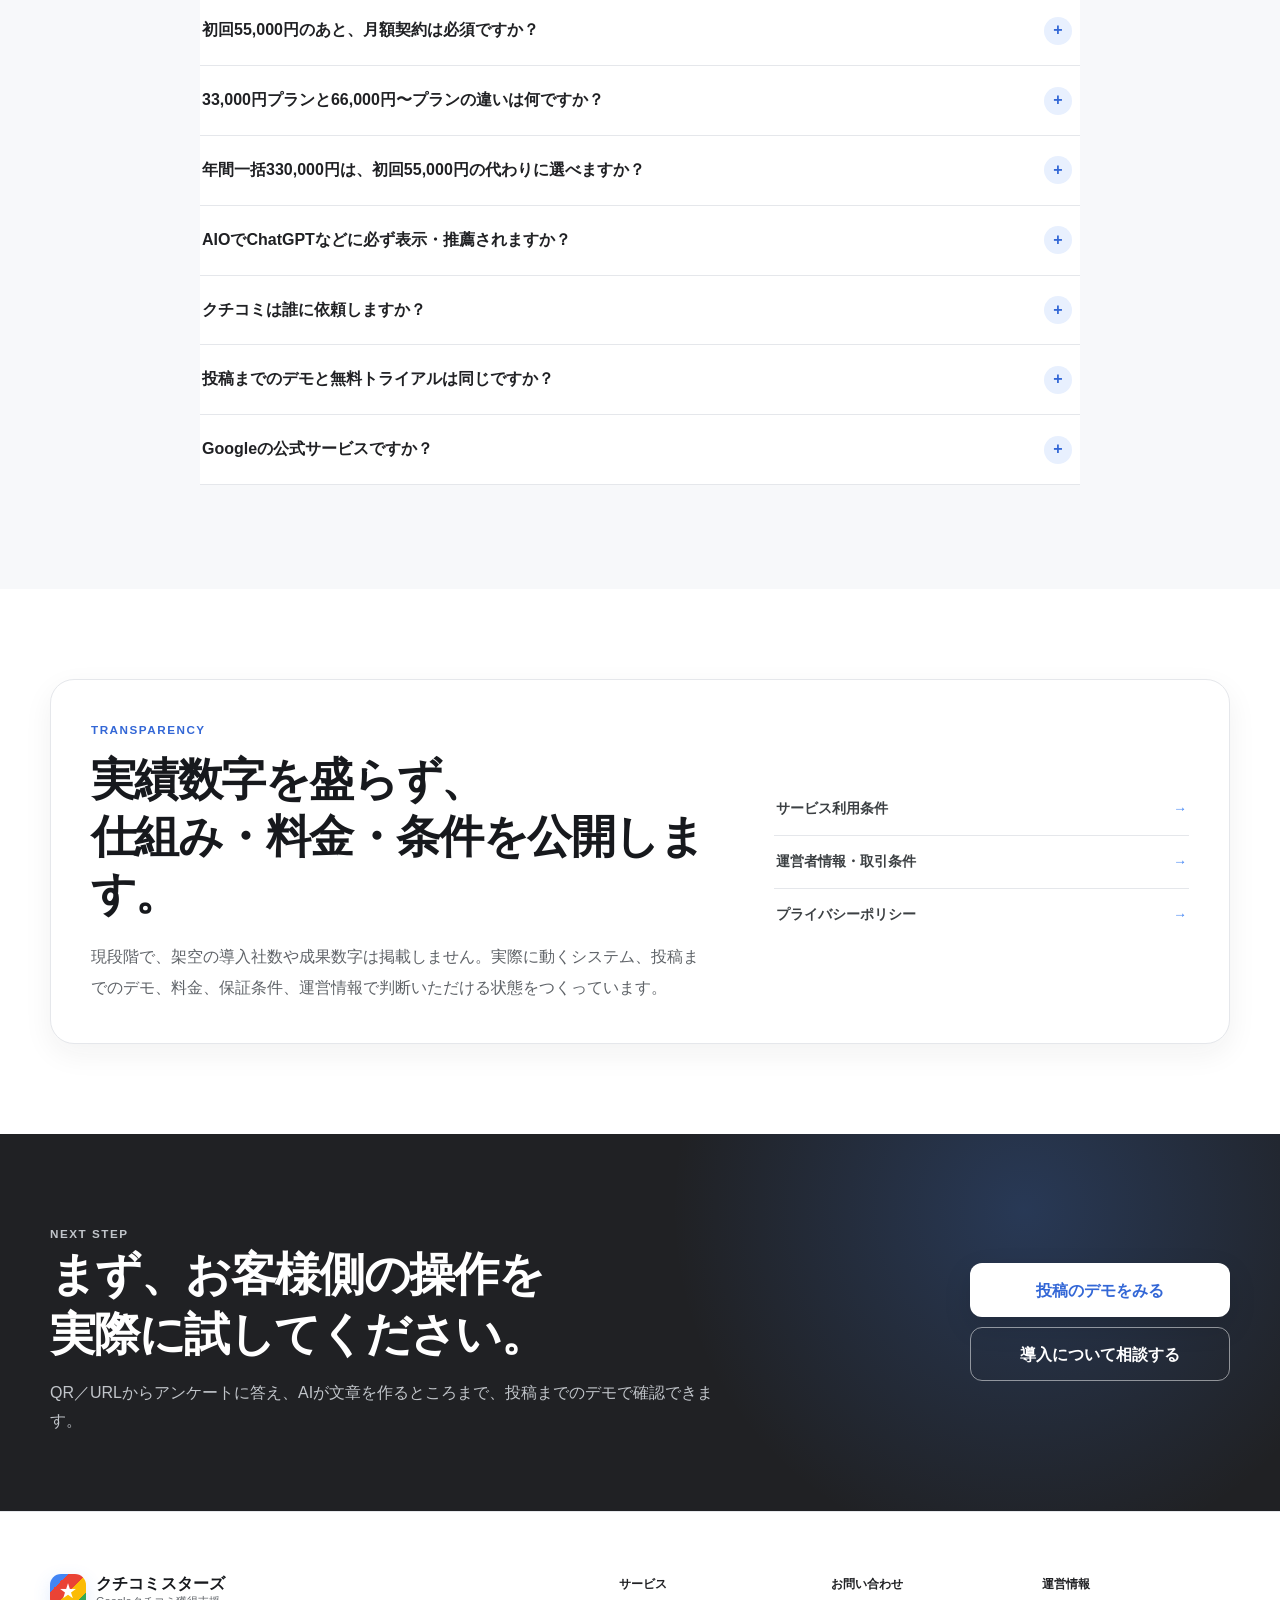
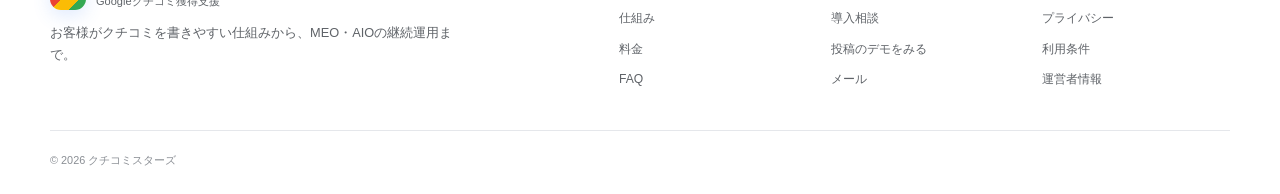
==== commit 3d6fb925: "Google商標表記をlegalへ集約" ====
--- a/index.html
+++ b/index.html
@@ -18,7 +18,7 @@
   <meta property="og:image" content="https://kuchikomi-stars.com/assets/og-image.png">
   <meta name="twitter:card" content="summary_large_image">
 </head>
-<body class="home-redesign" data-ga4-id="">
+<body class="home-redesign" data-ga4-id="G-1ZKN01T0YL">
   <a class="skip-link" href="#main">本文へ移動</a>
 
   <header class="site-header" data-header>
@@ -566,13 +566,13 @@
       </div>
       <nav class="footer-nav" aria-label="フッターメニュー">
         <div><strong>サービス</strong><a href="#how">仕組み</a><a href="#pricing">料金</a><a href="#faq">FAQ</a></div>
-        <div><strong>お問い合わせ</strong><a href="contact/">導入相談</a><a href="demo/">投稿のデモをみる</a><a href="mailto:m-asakura@killerword.info">メール</a></div>
+        <div><strong>お問い合わせ</strong><a href="contact/">導入相談</a><a href="demo/">投稿のデモをみる</a><a href="mailto:info@kuchikomi-stars.com">メール</a></div>
         <div><strong>運営情報</strong><a href="privacy/">プライバシー</a><a href="terms/">利用条件</a><a href="legal/">運営者情報</a></div>
       </nav>
     </div>
     <div class="container footer-bottom">
       <p>© <span data-year>2026</span> クチコミスターズ</p>
-      <p>GoogleおよびGoogleマップはGoogle LLCの商標です。本サービスはGoogle LLCと提携・承認関係にありません。</p>
+      
     </div>
   </footer>
 
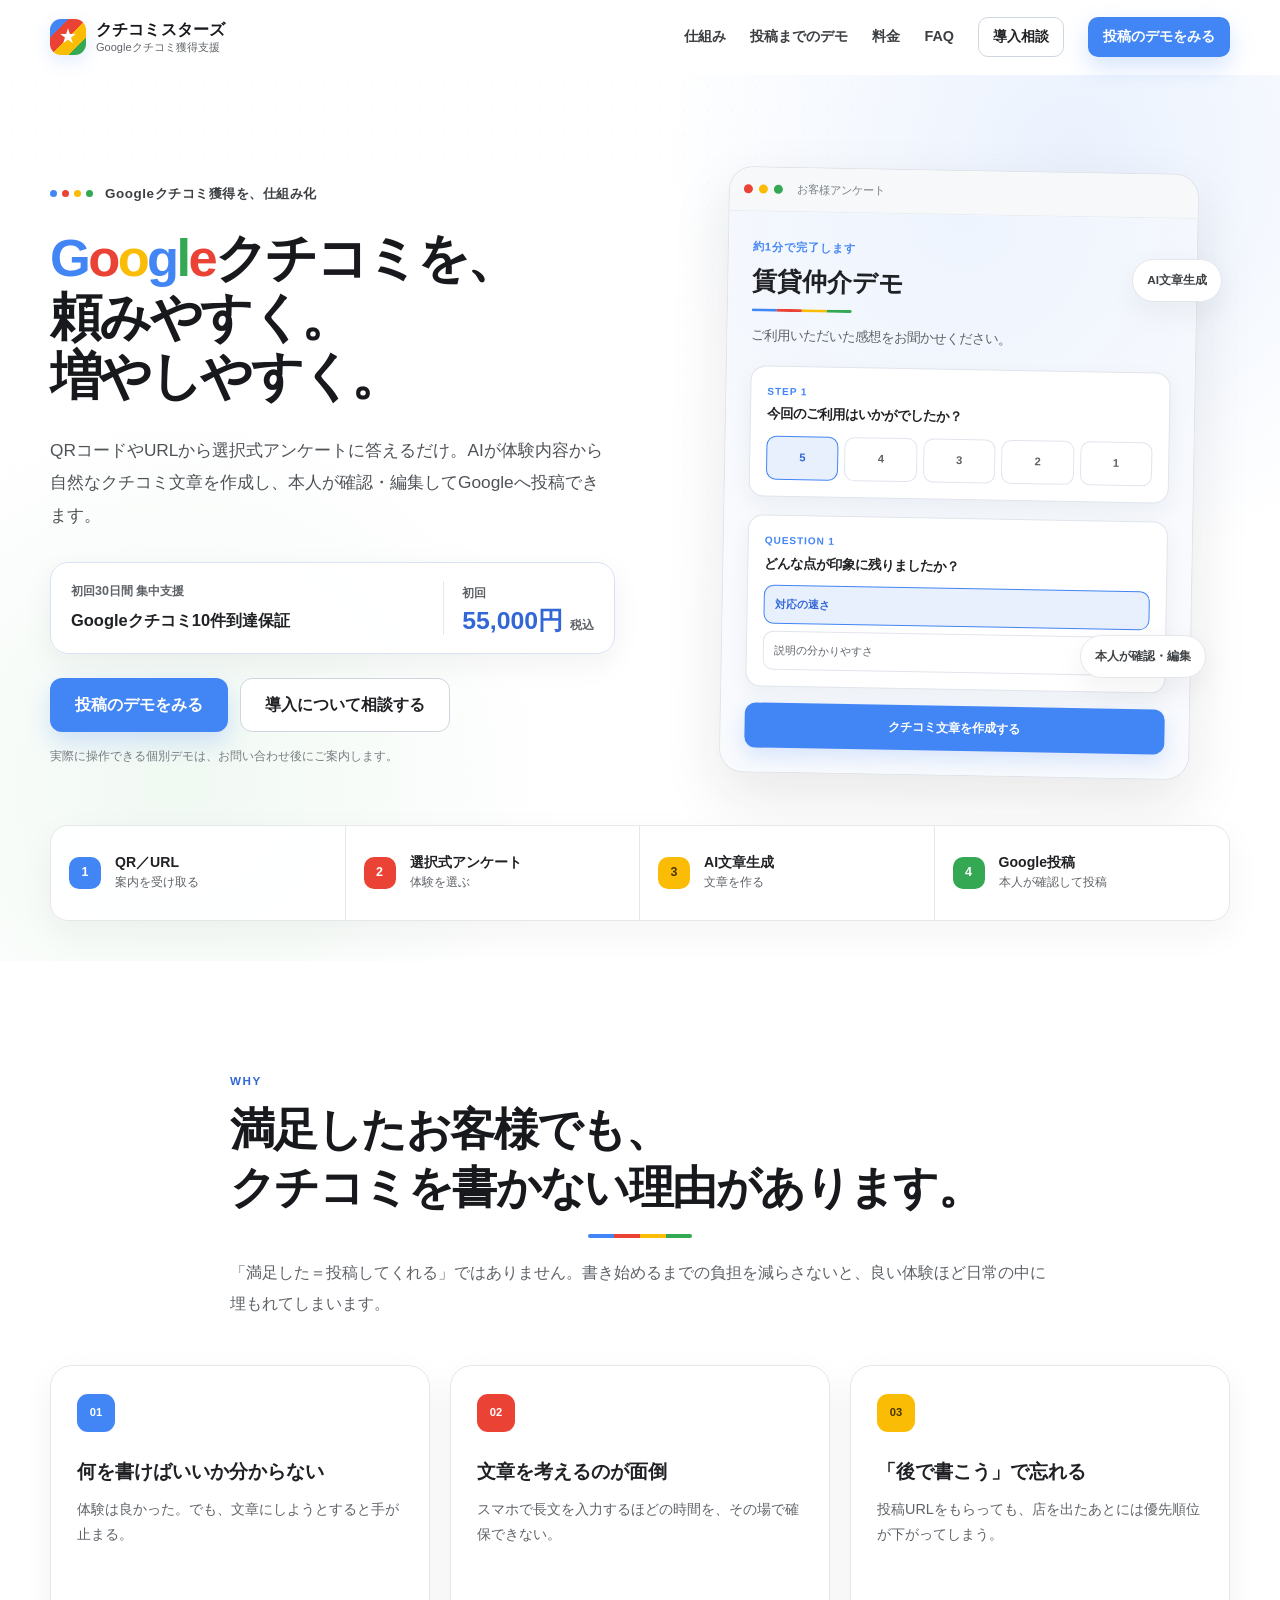
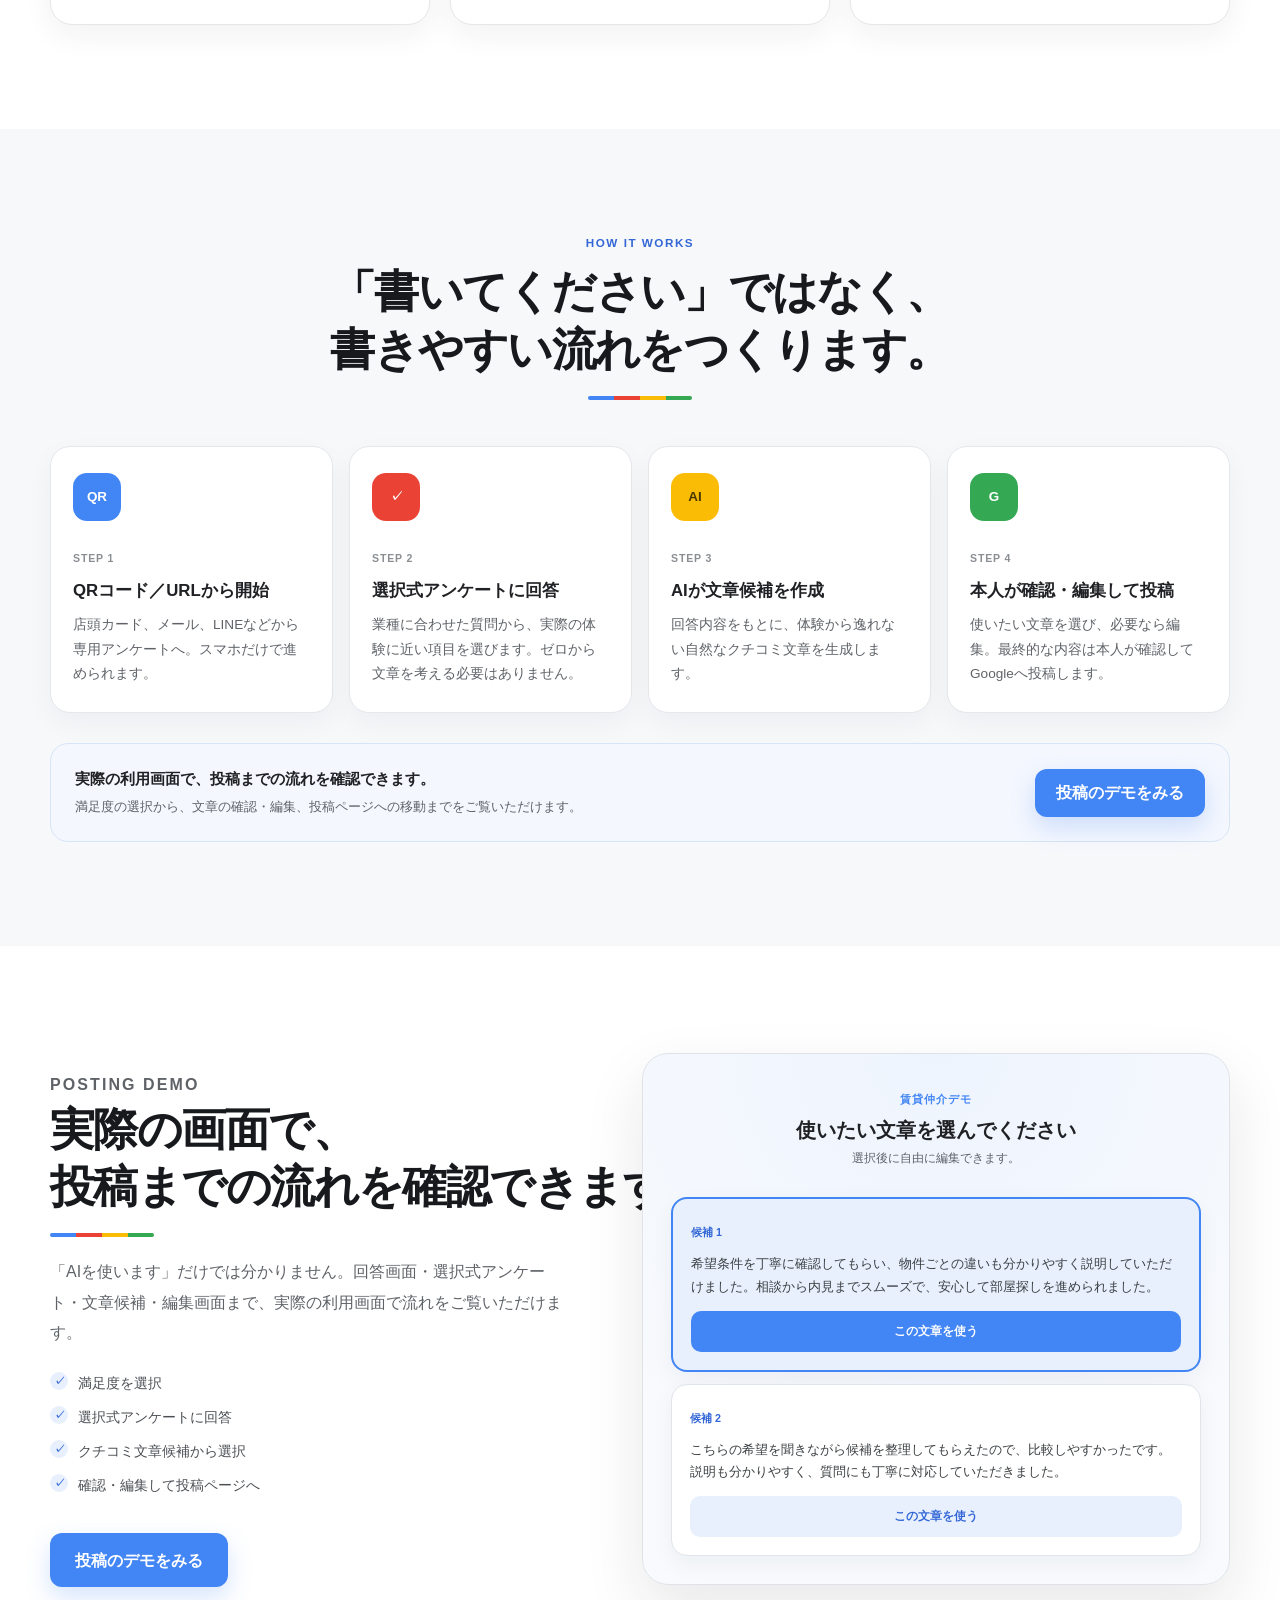
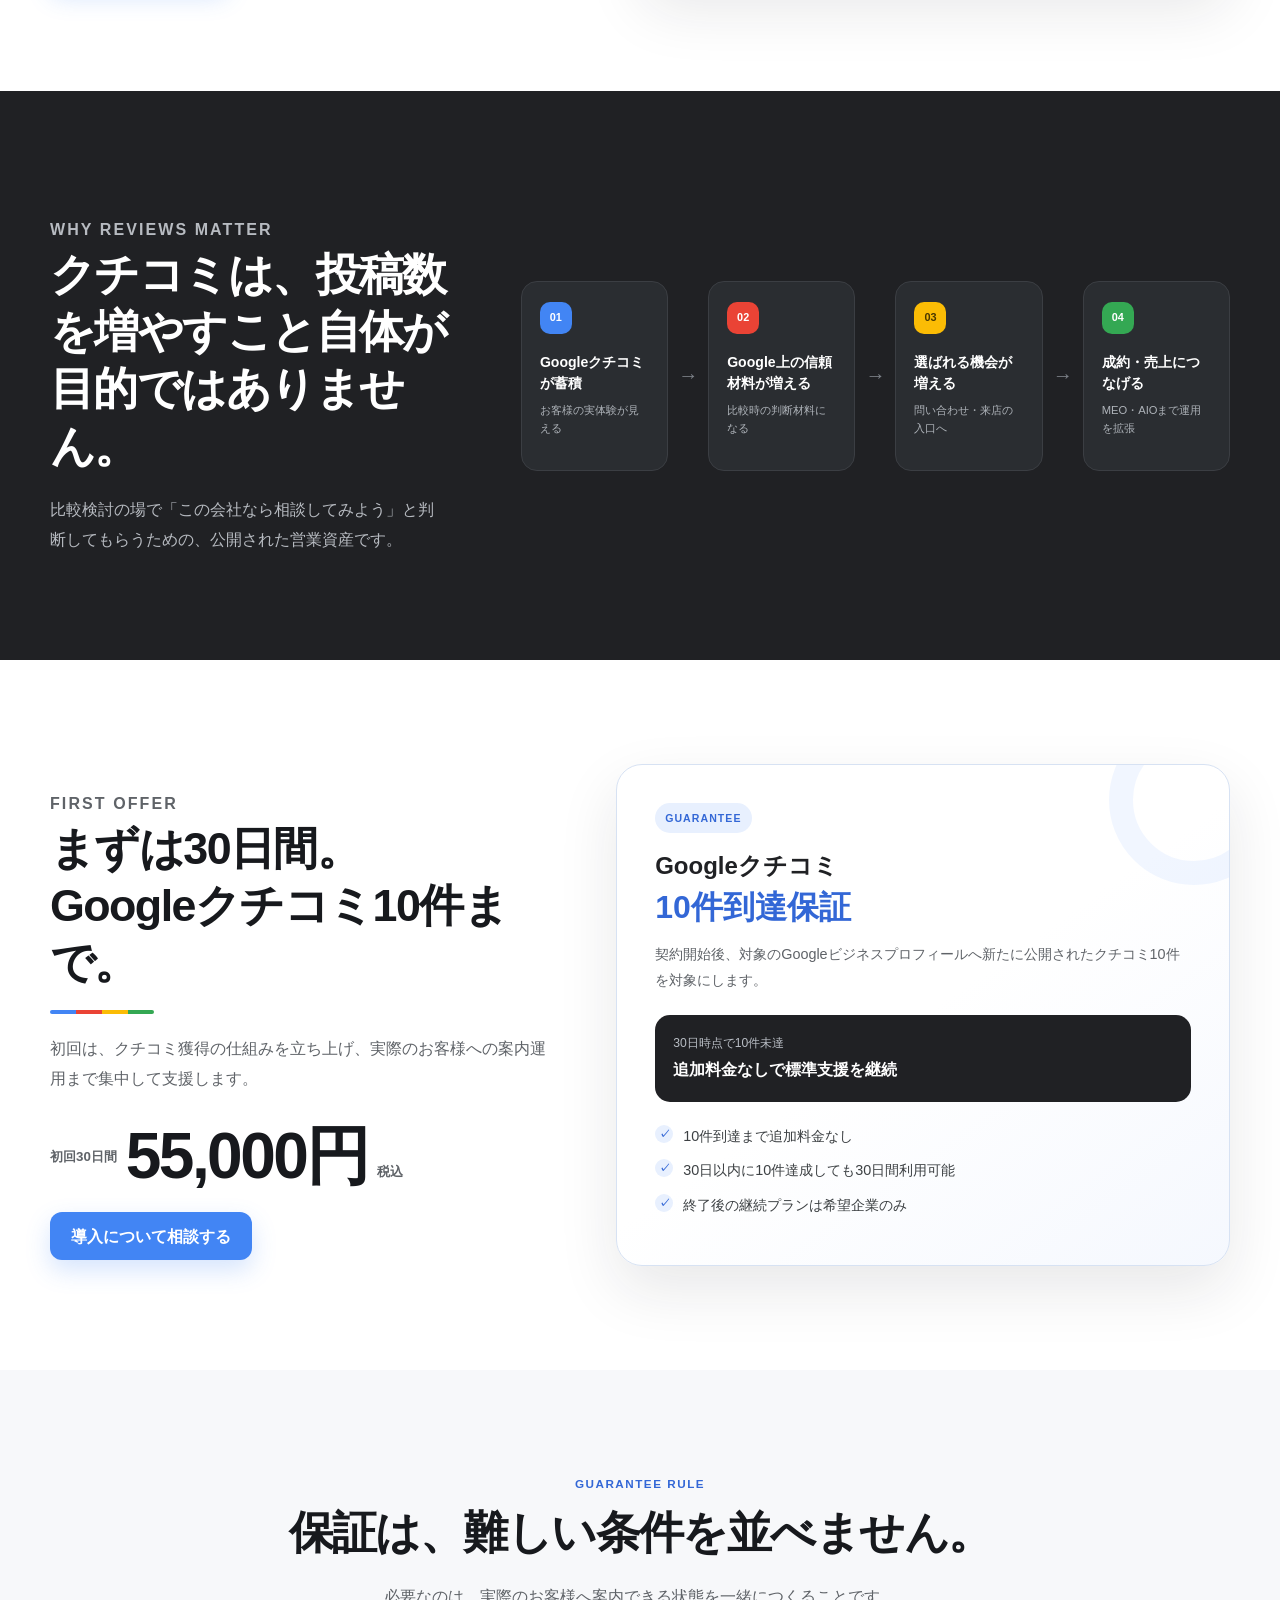
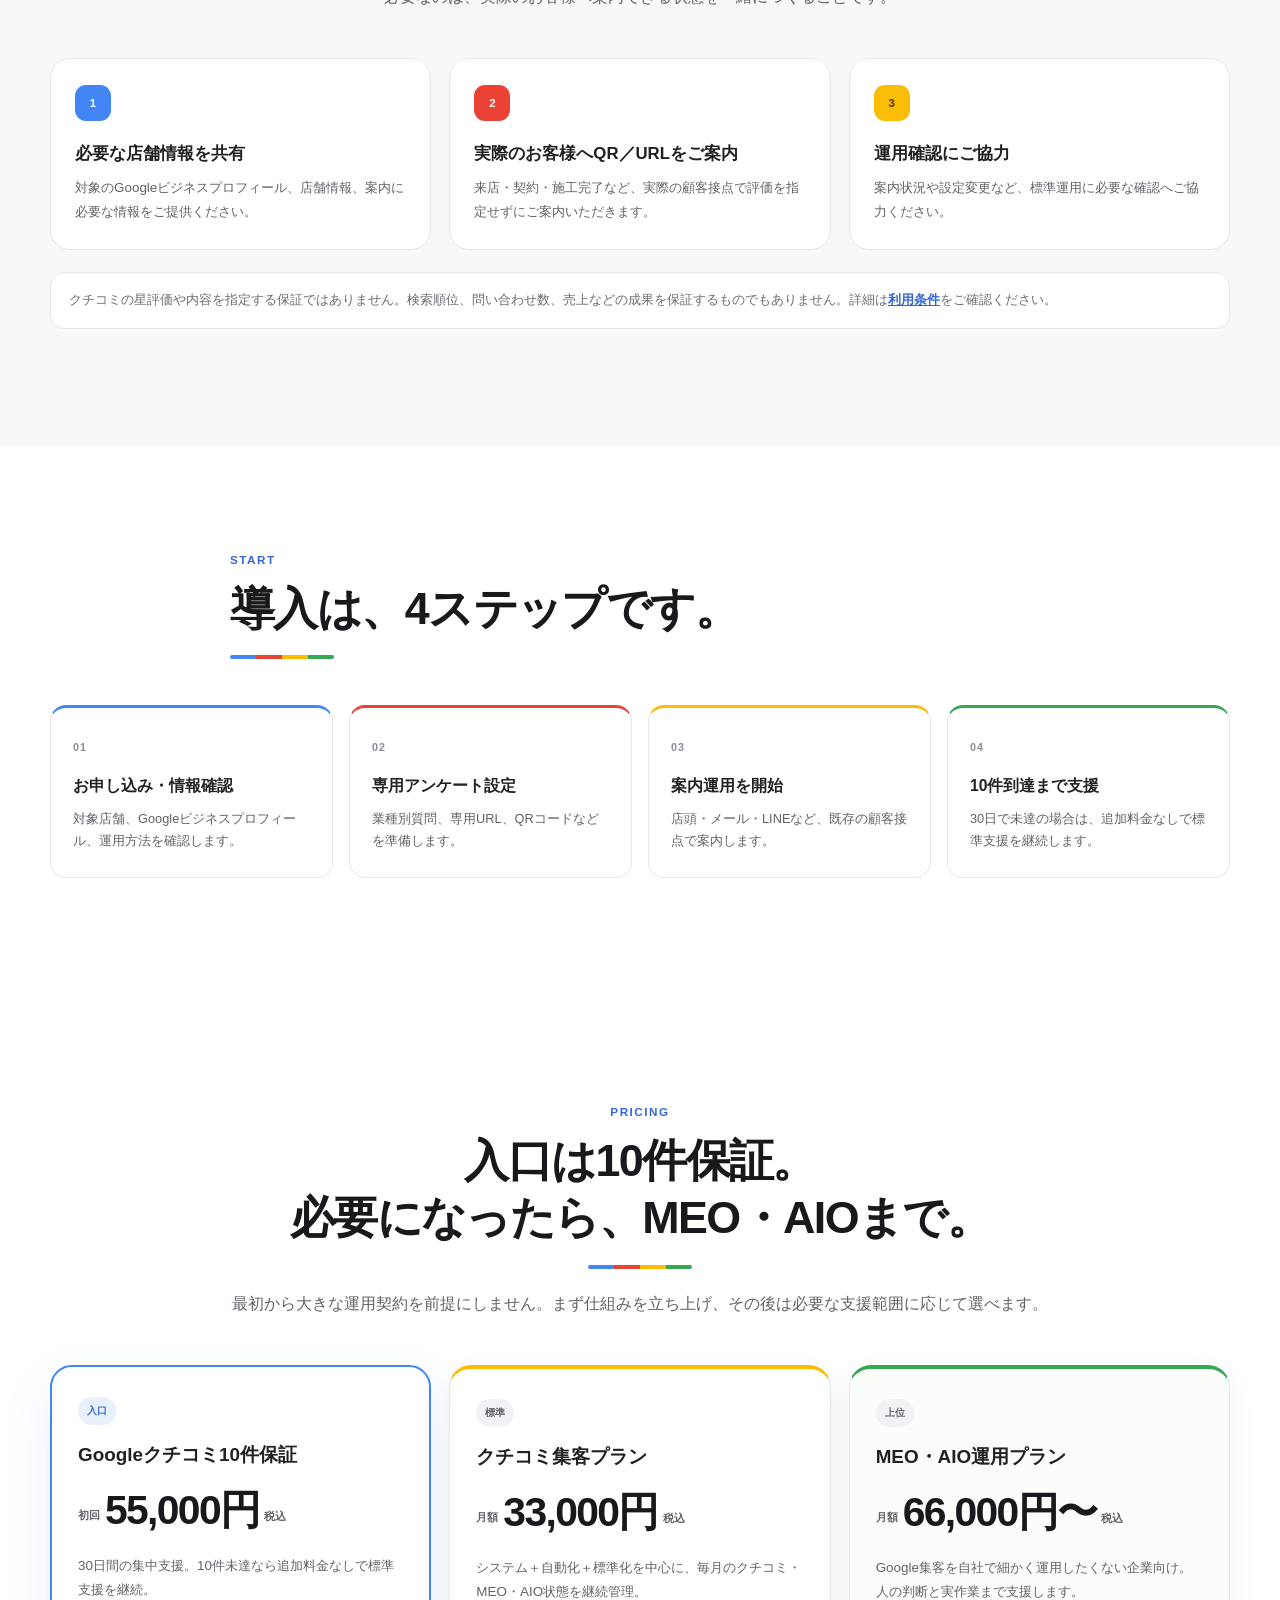
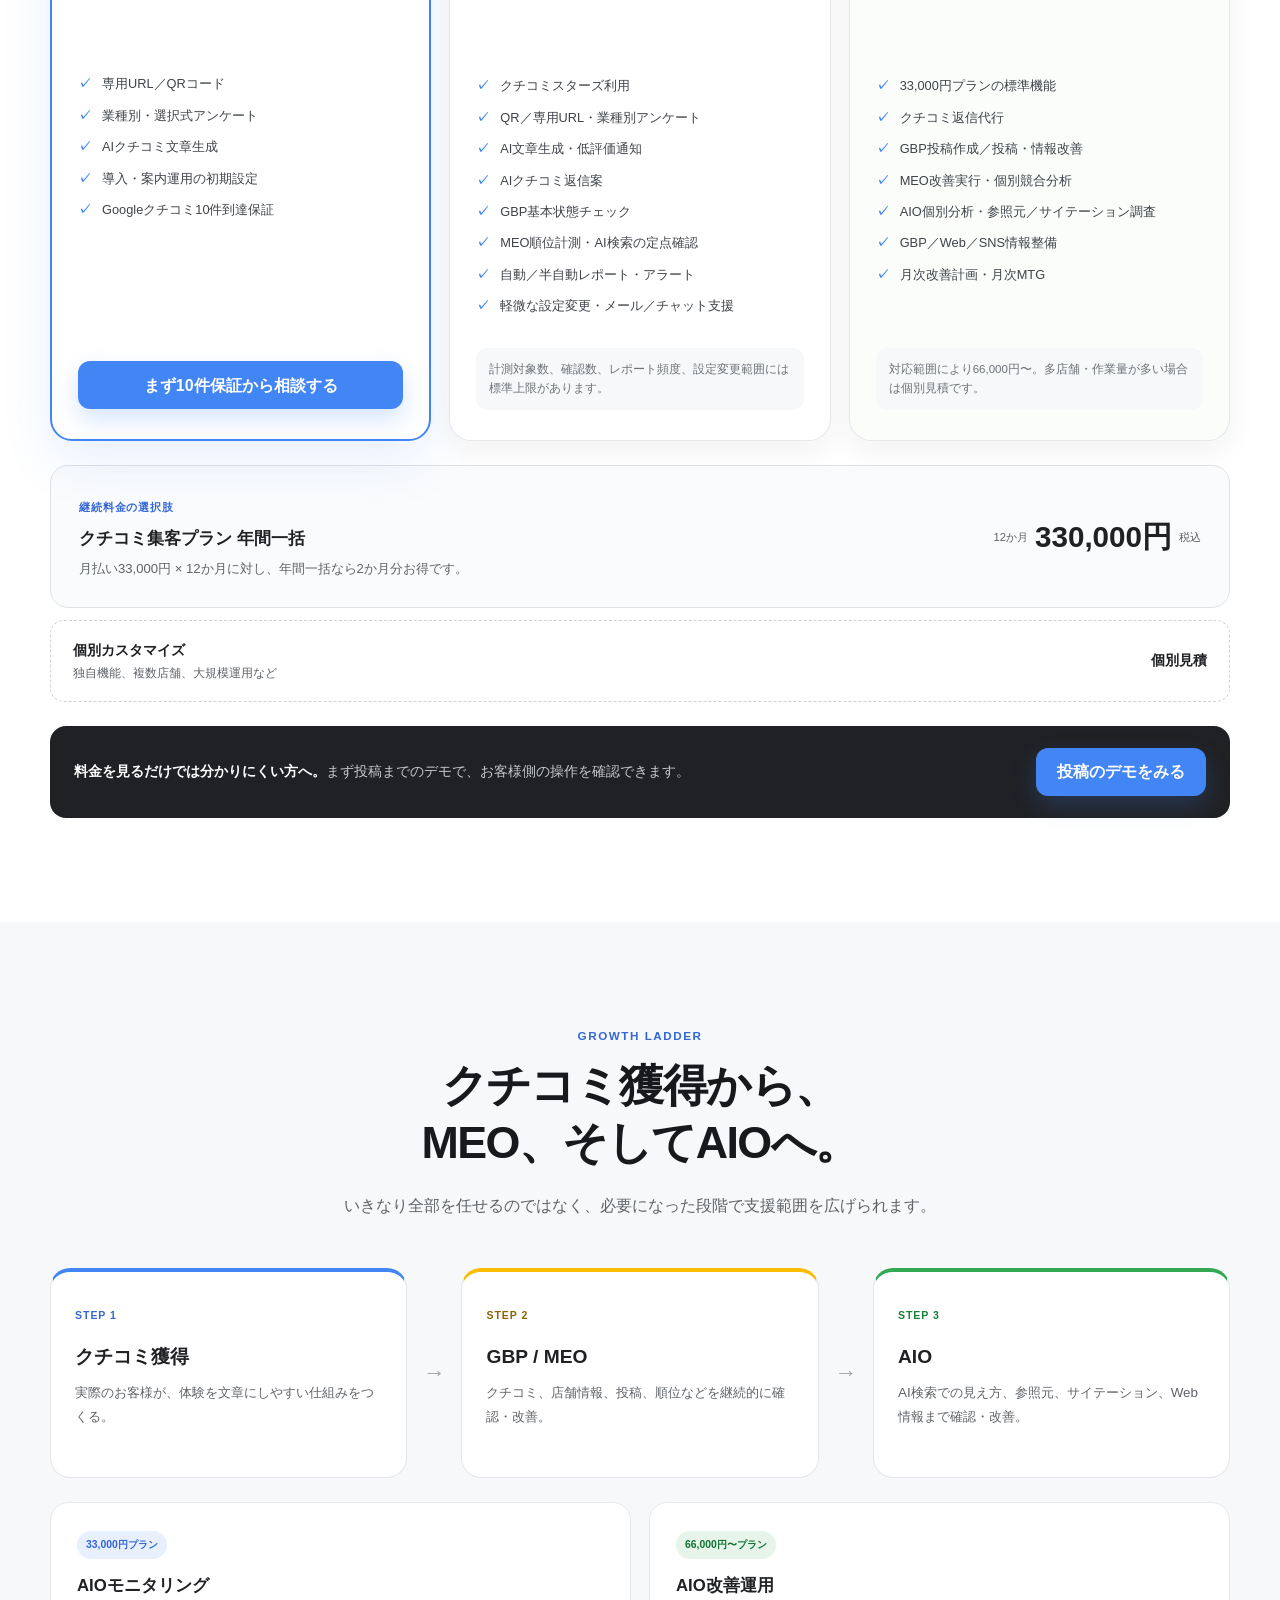
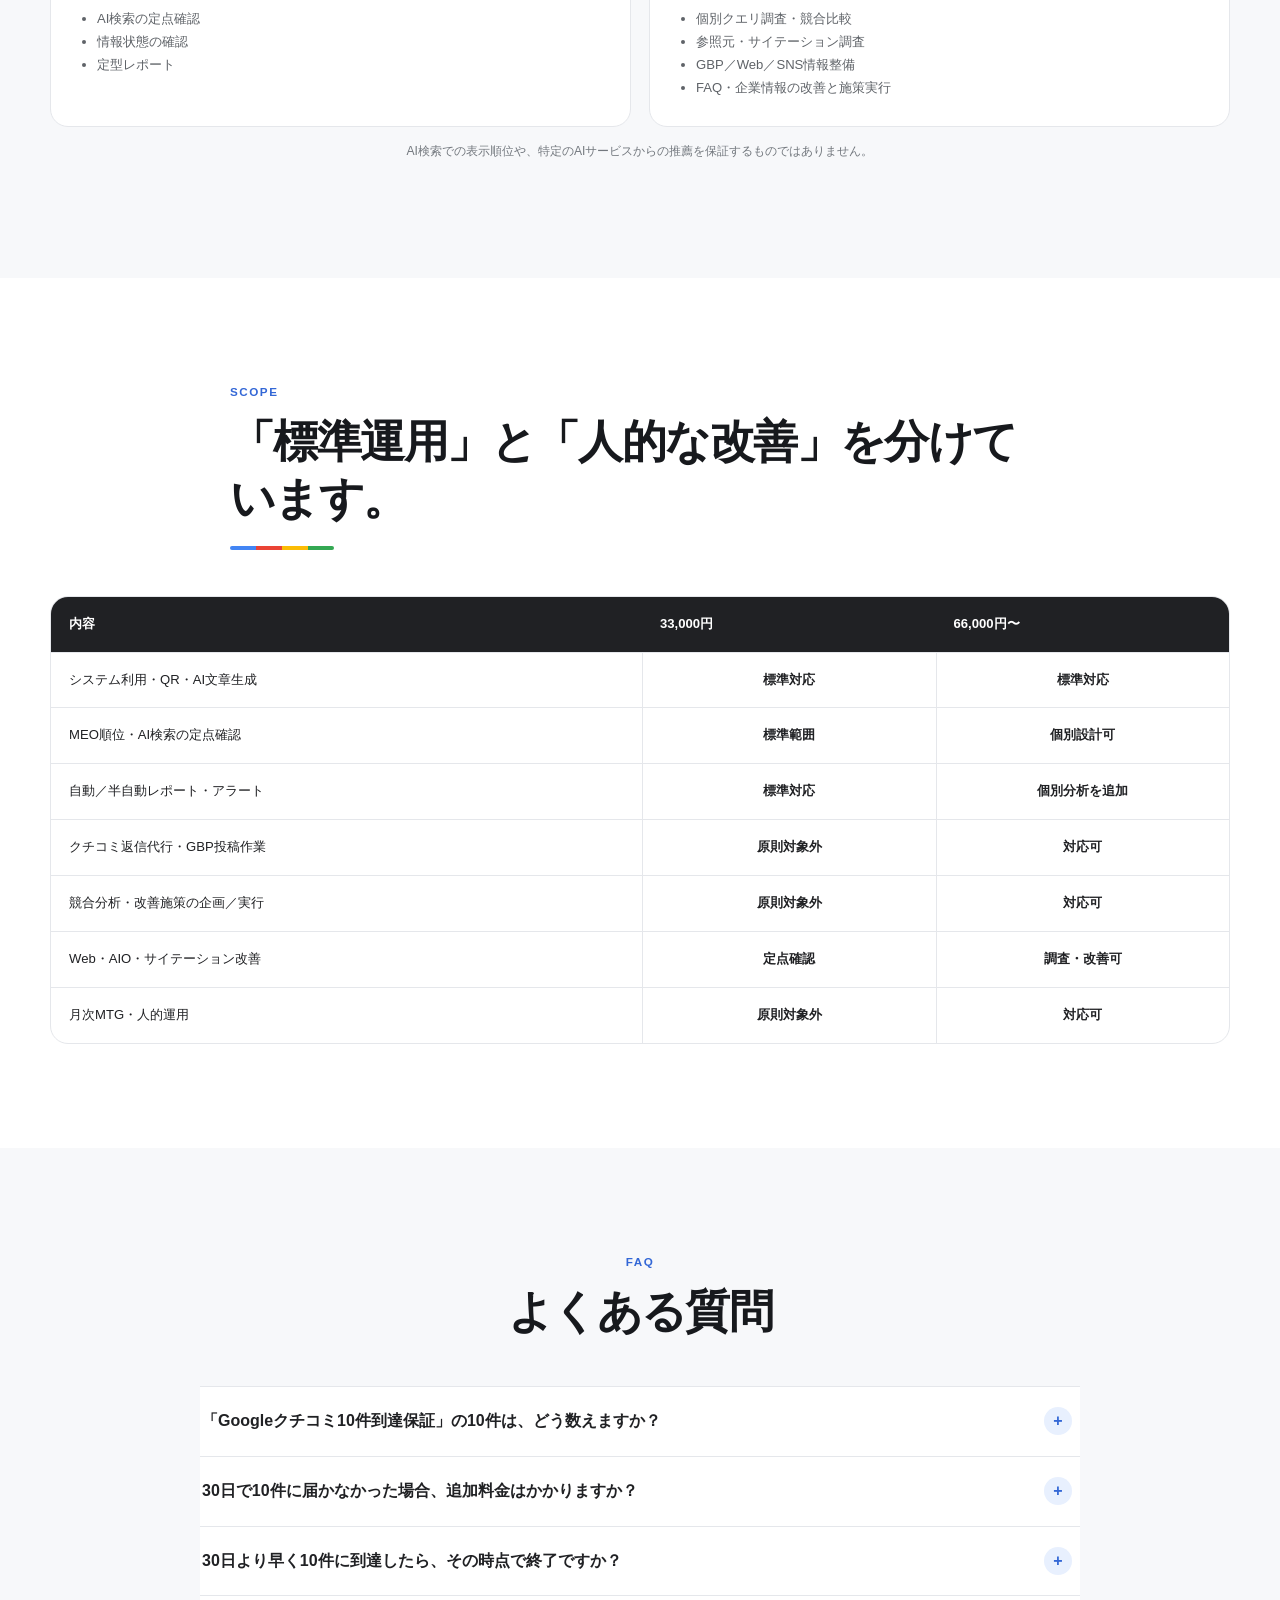
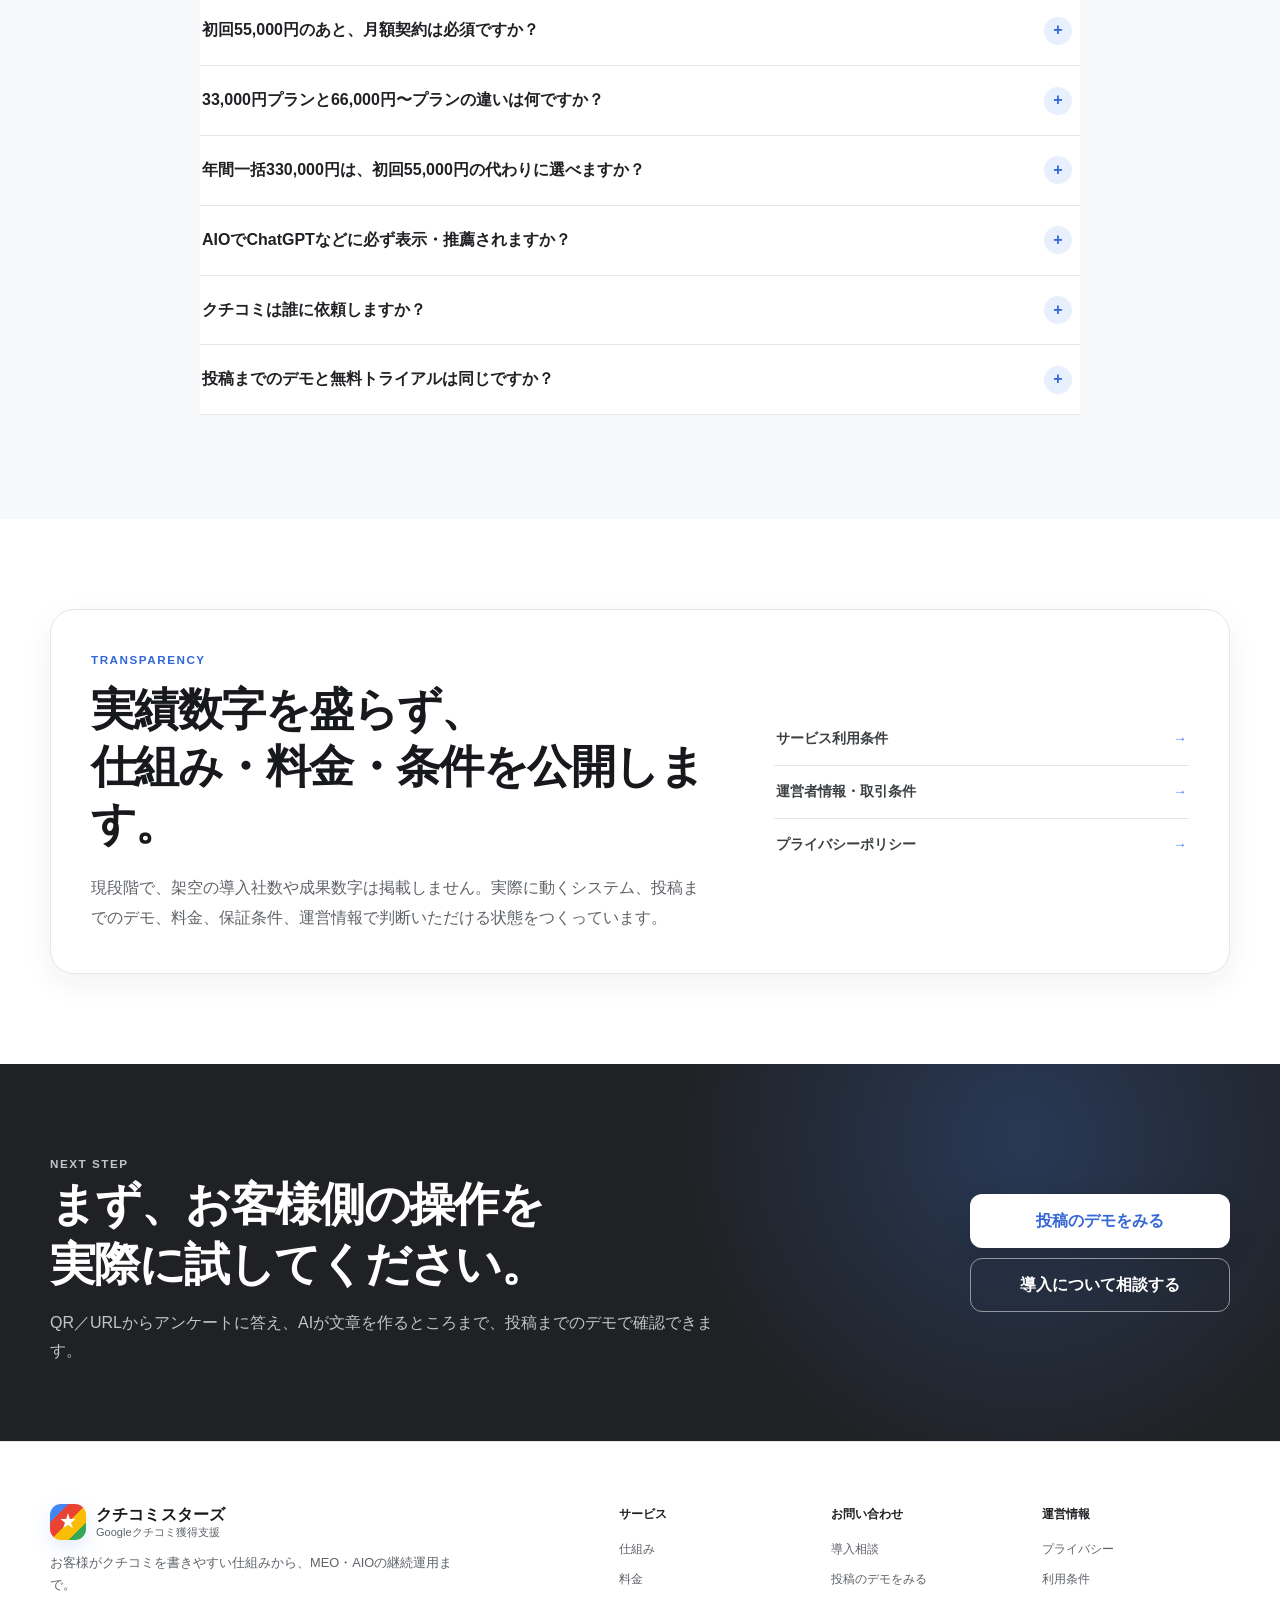
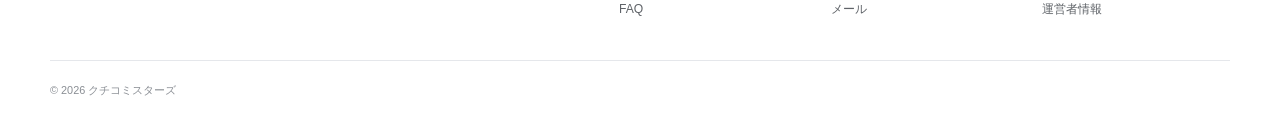
==== commit 3d2ea099: "Google提携免責・商標注記を削除" ====
--- a/index.html
+++ b/index.html
@@ -518,10 +518,6 @@
           <summary>投稿までのデモと無料トライアルは同じですか？</summary>
           <p>異なります。現在提供しているのは、契約前に実際の画面と操作を確認するための投稿までのデモです。無料トライアル契約ではありません。</p>
         </details>
-        <details>
-          <summary>Googleの公式サービスですか？</summary>
-          <p>いいえ。クチコミスターズはGoogle LLCとは提携・承認関係にありません。GoogleおよびGoogleマップはGoogle LLCの商標です。</p>
-        </details>
       </div>
     </section>
 
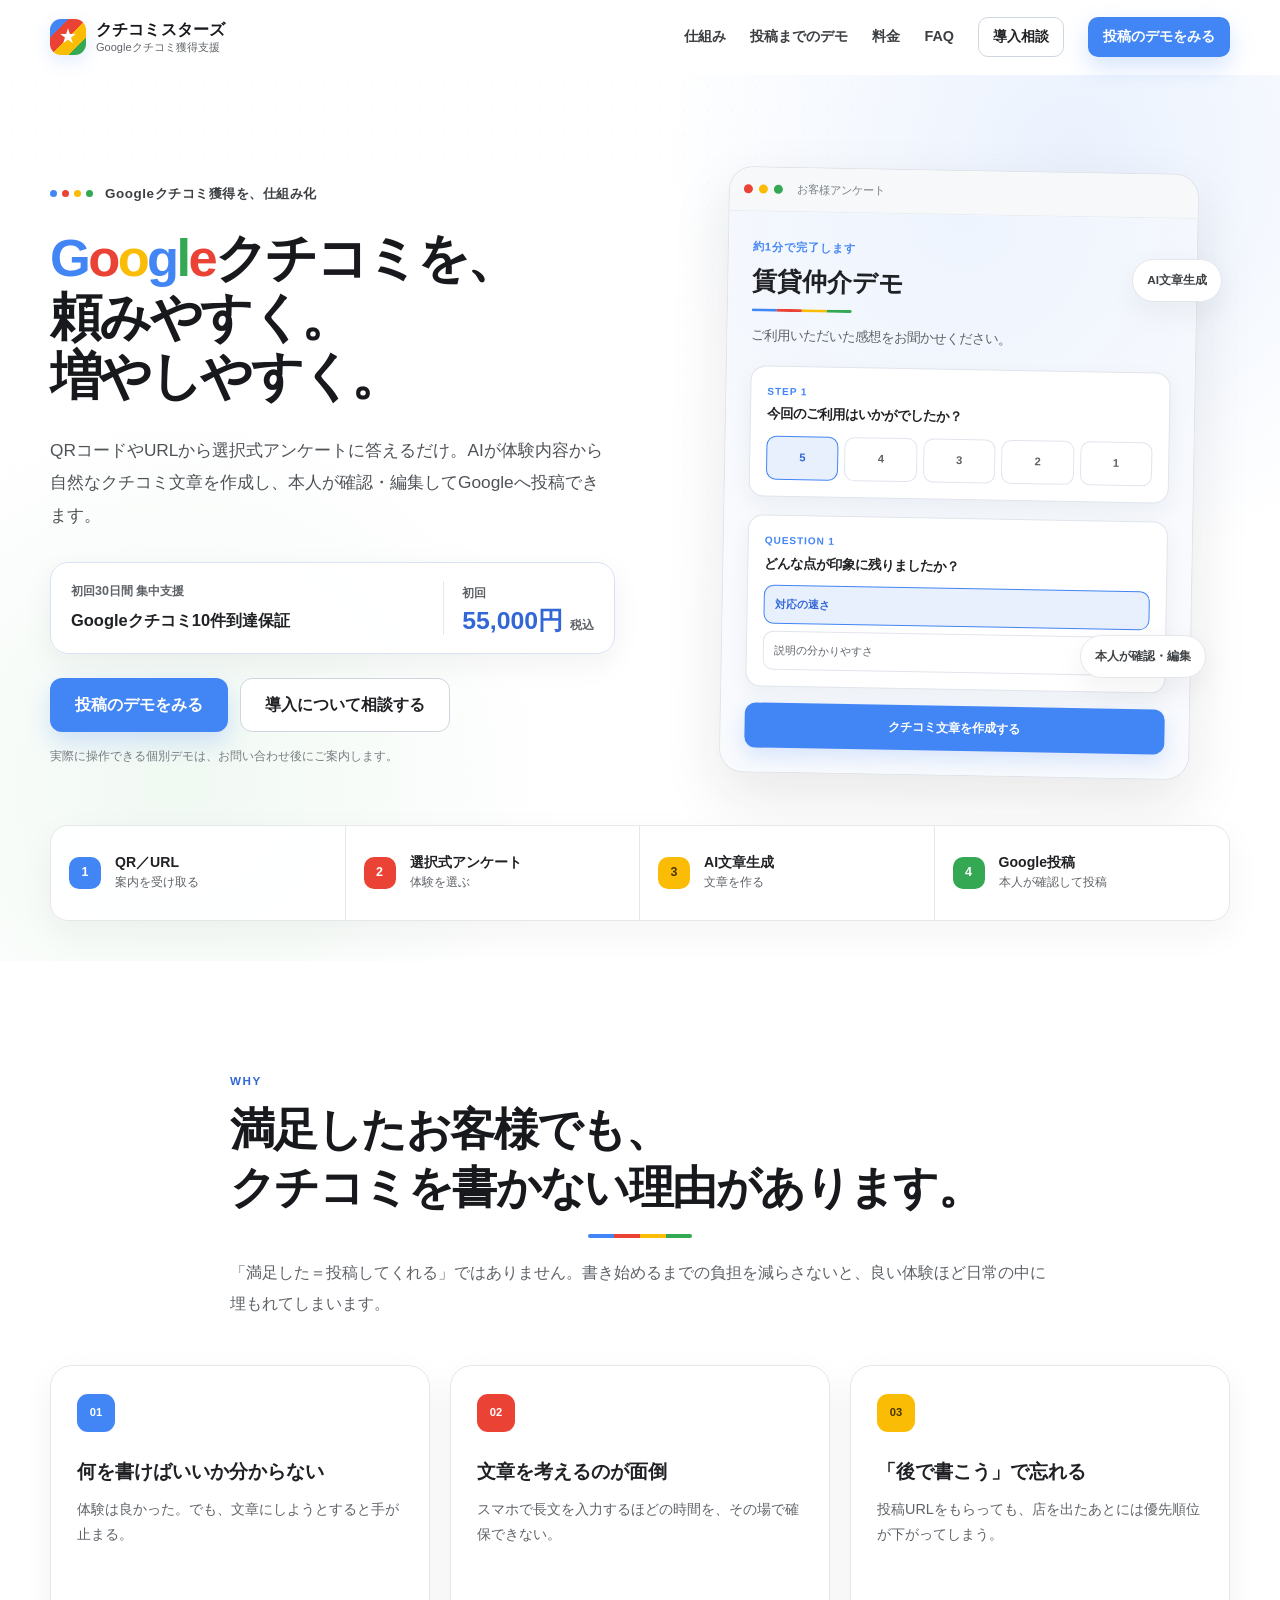
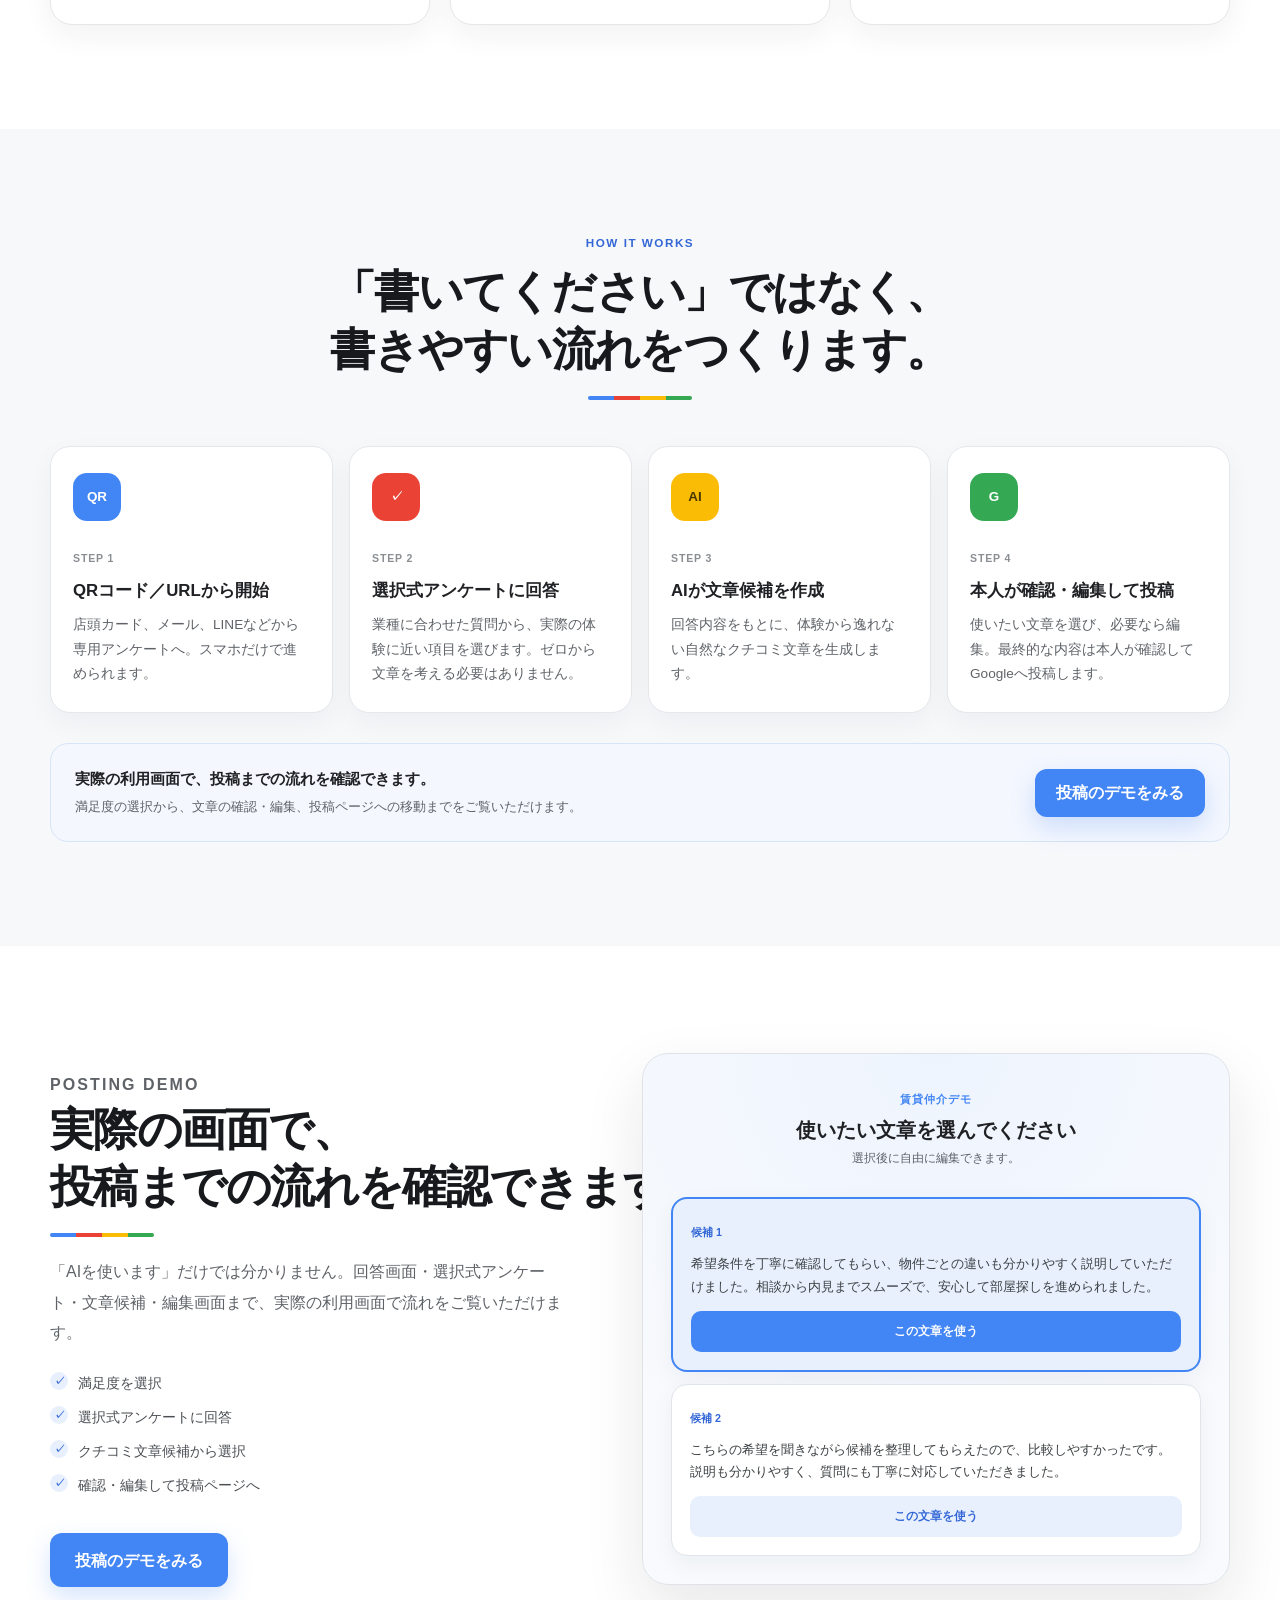
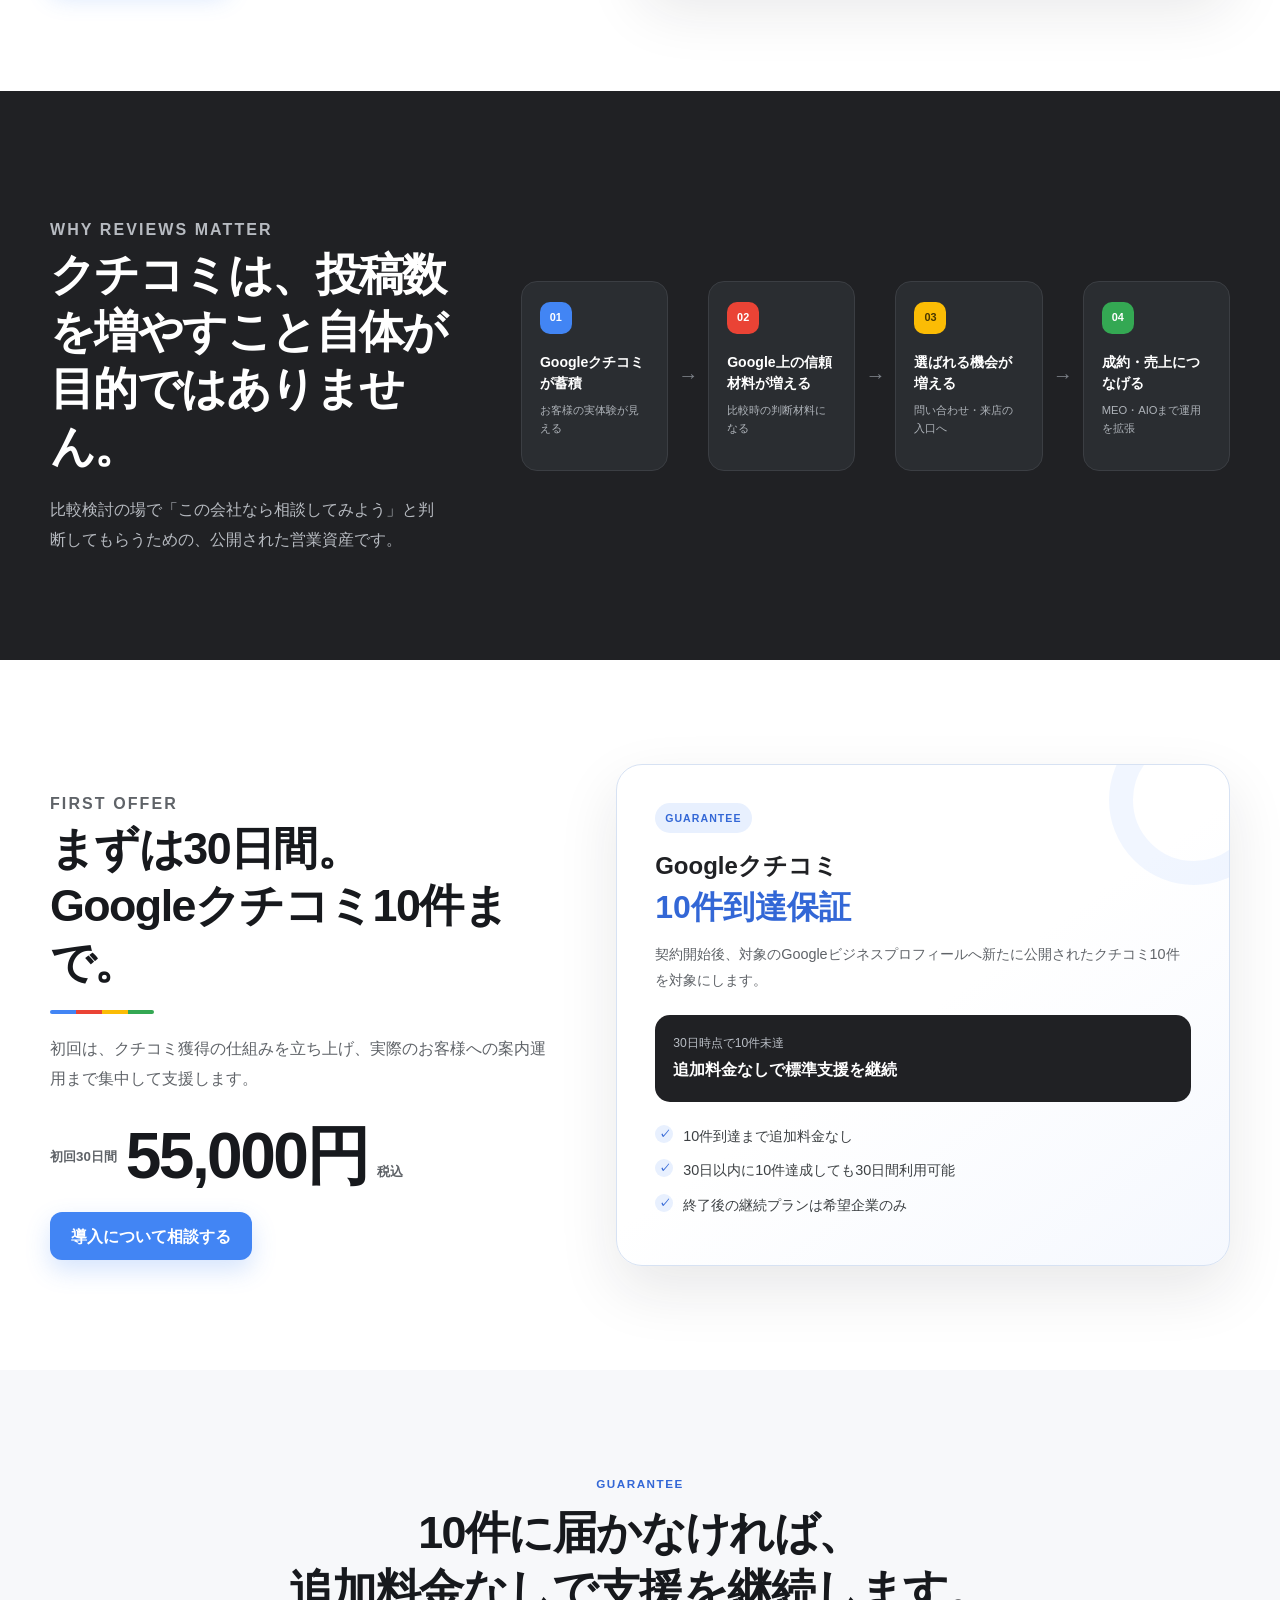
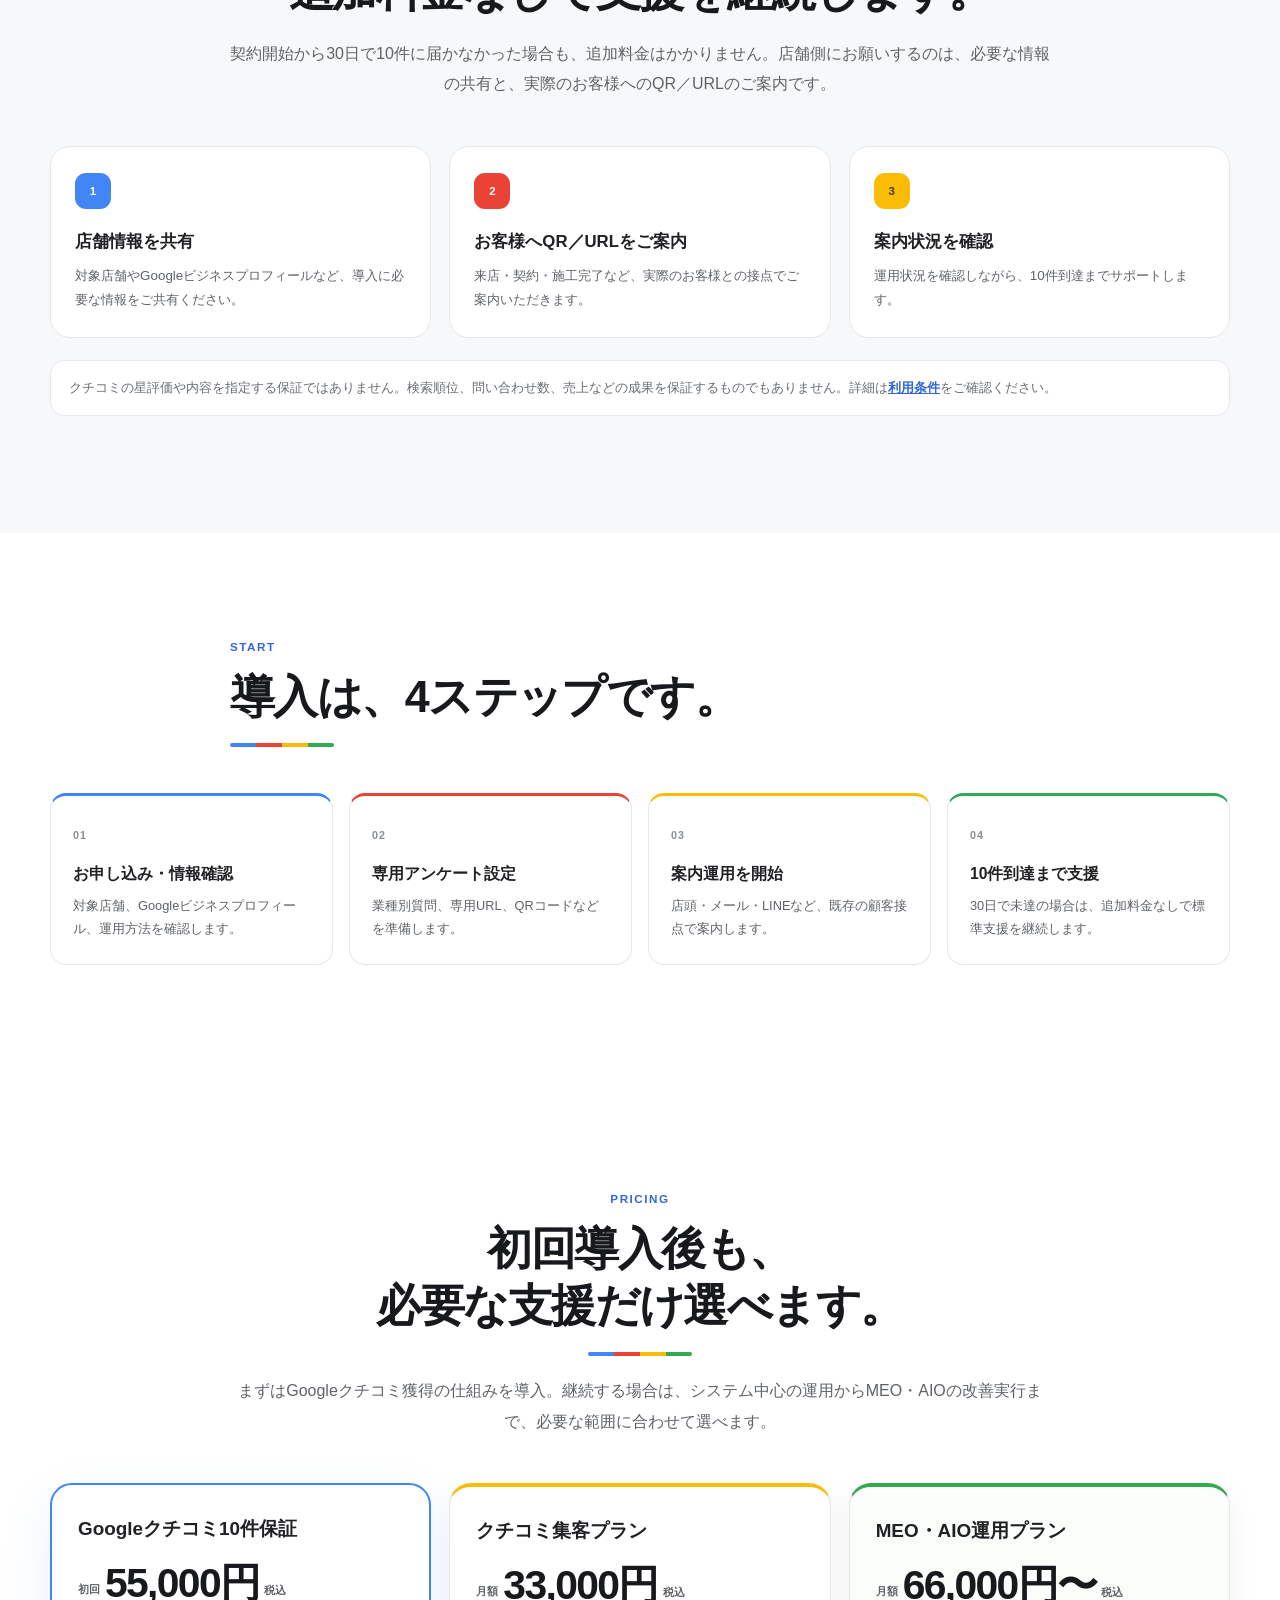
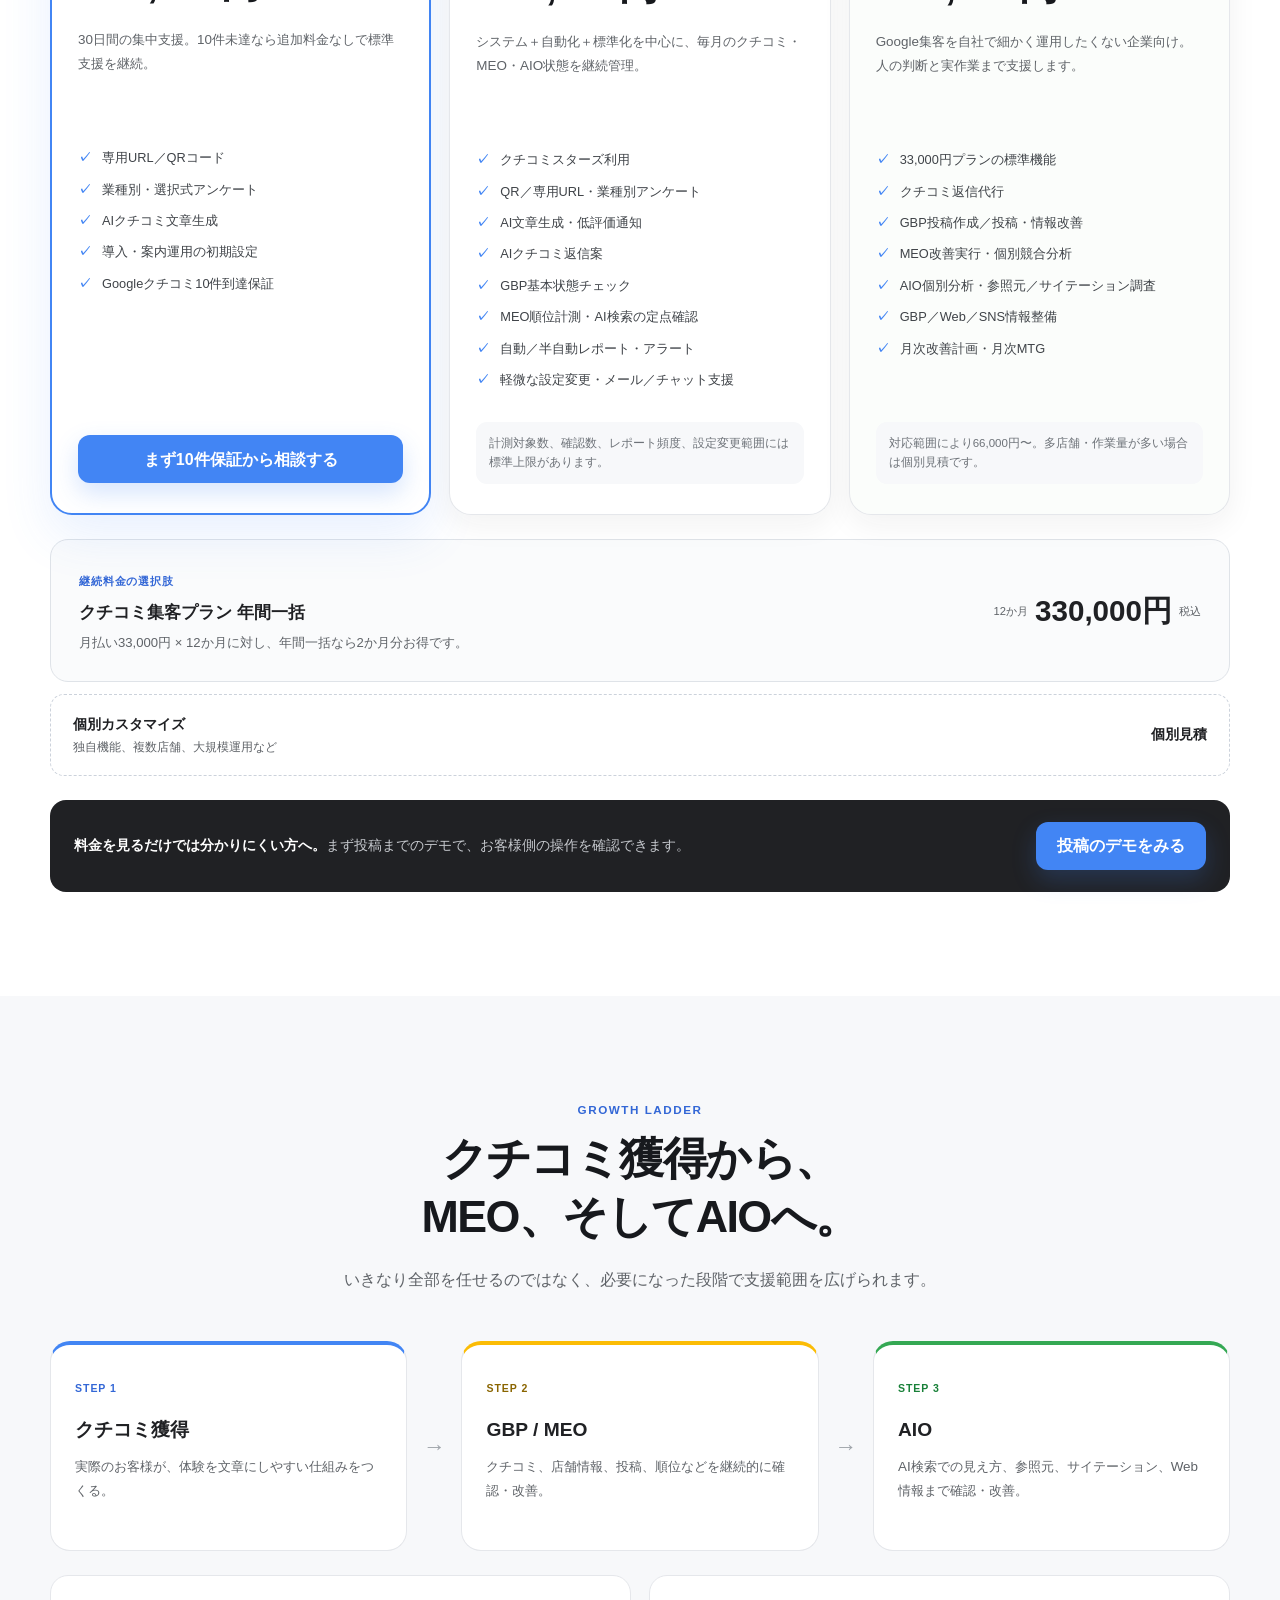
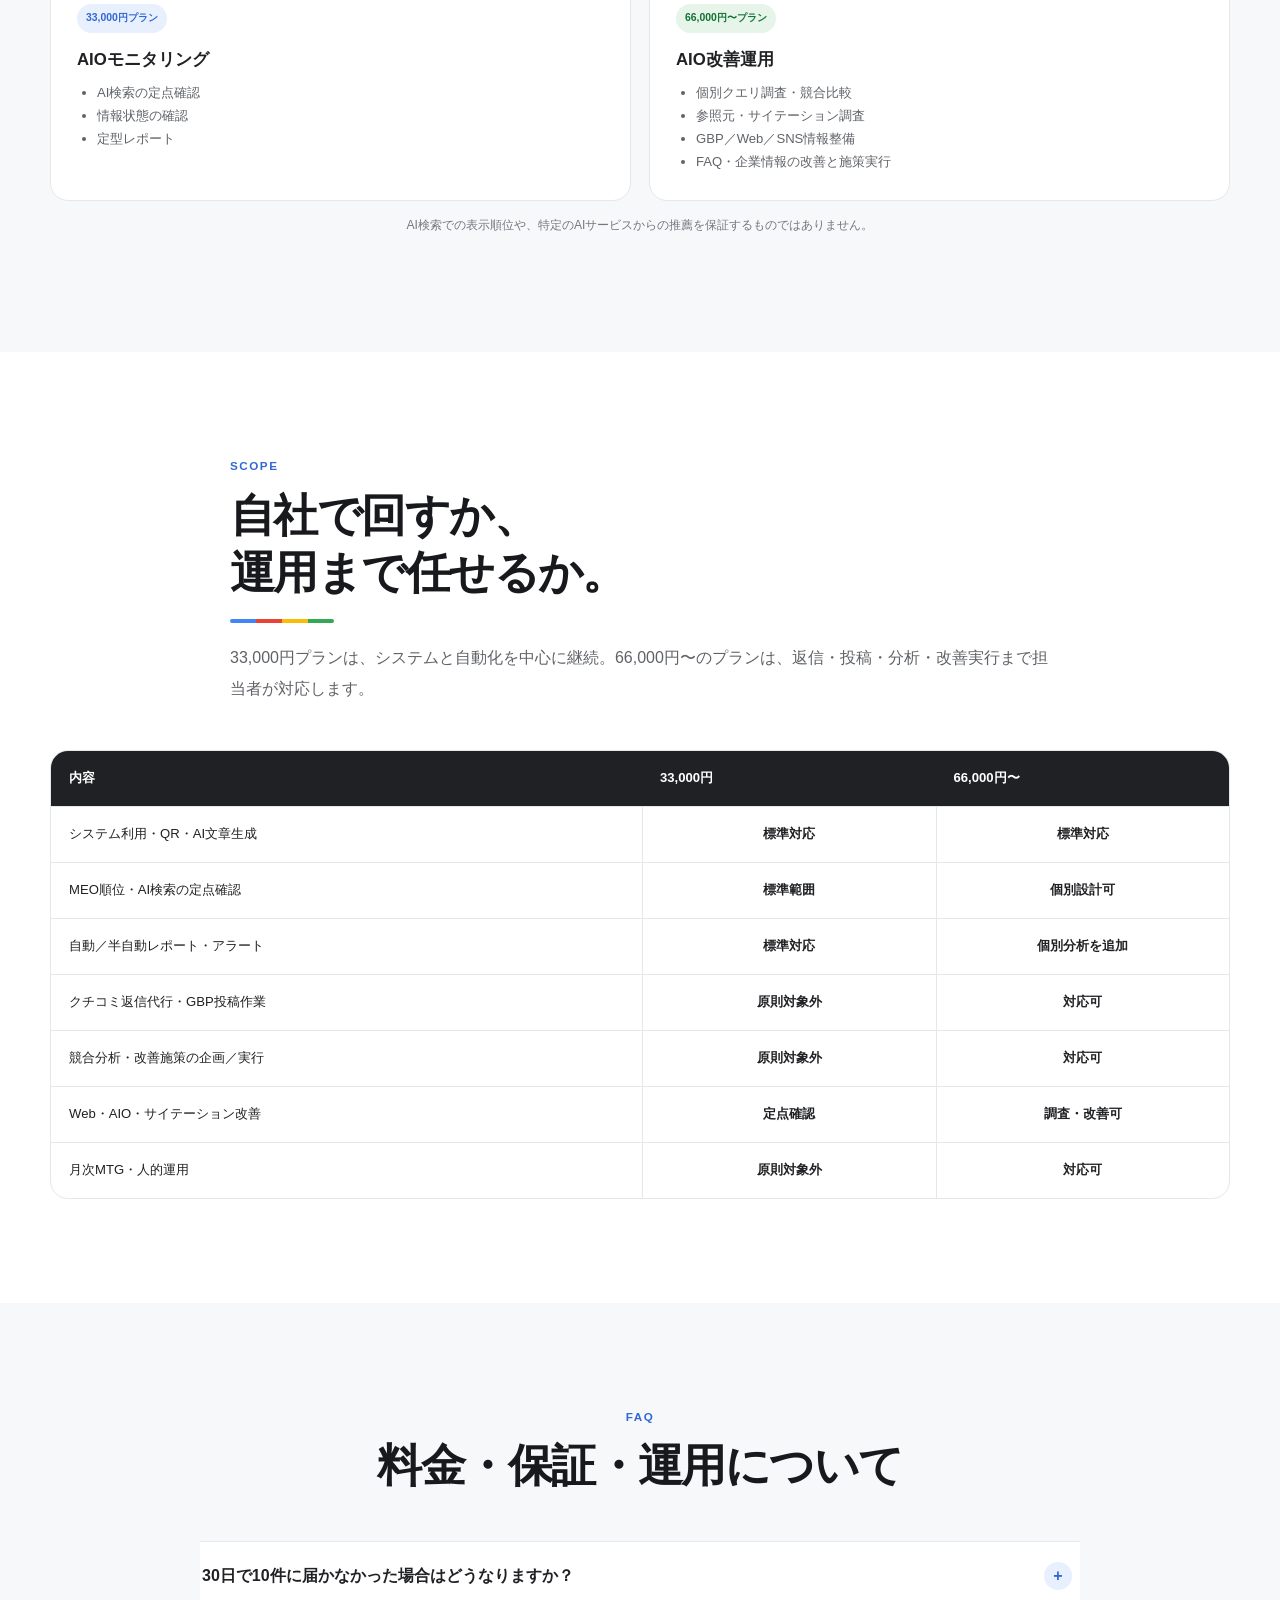
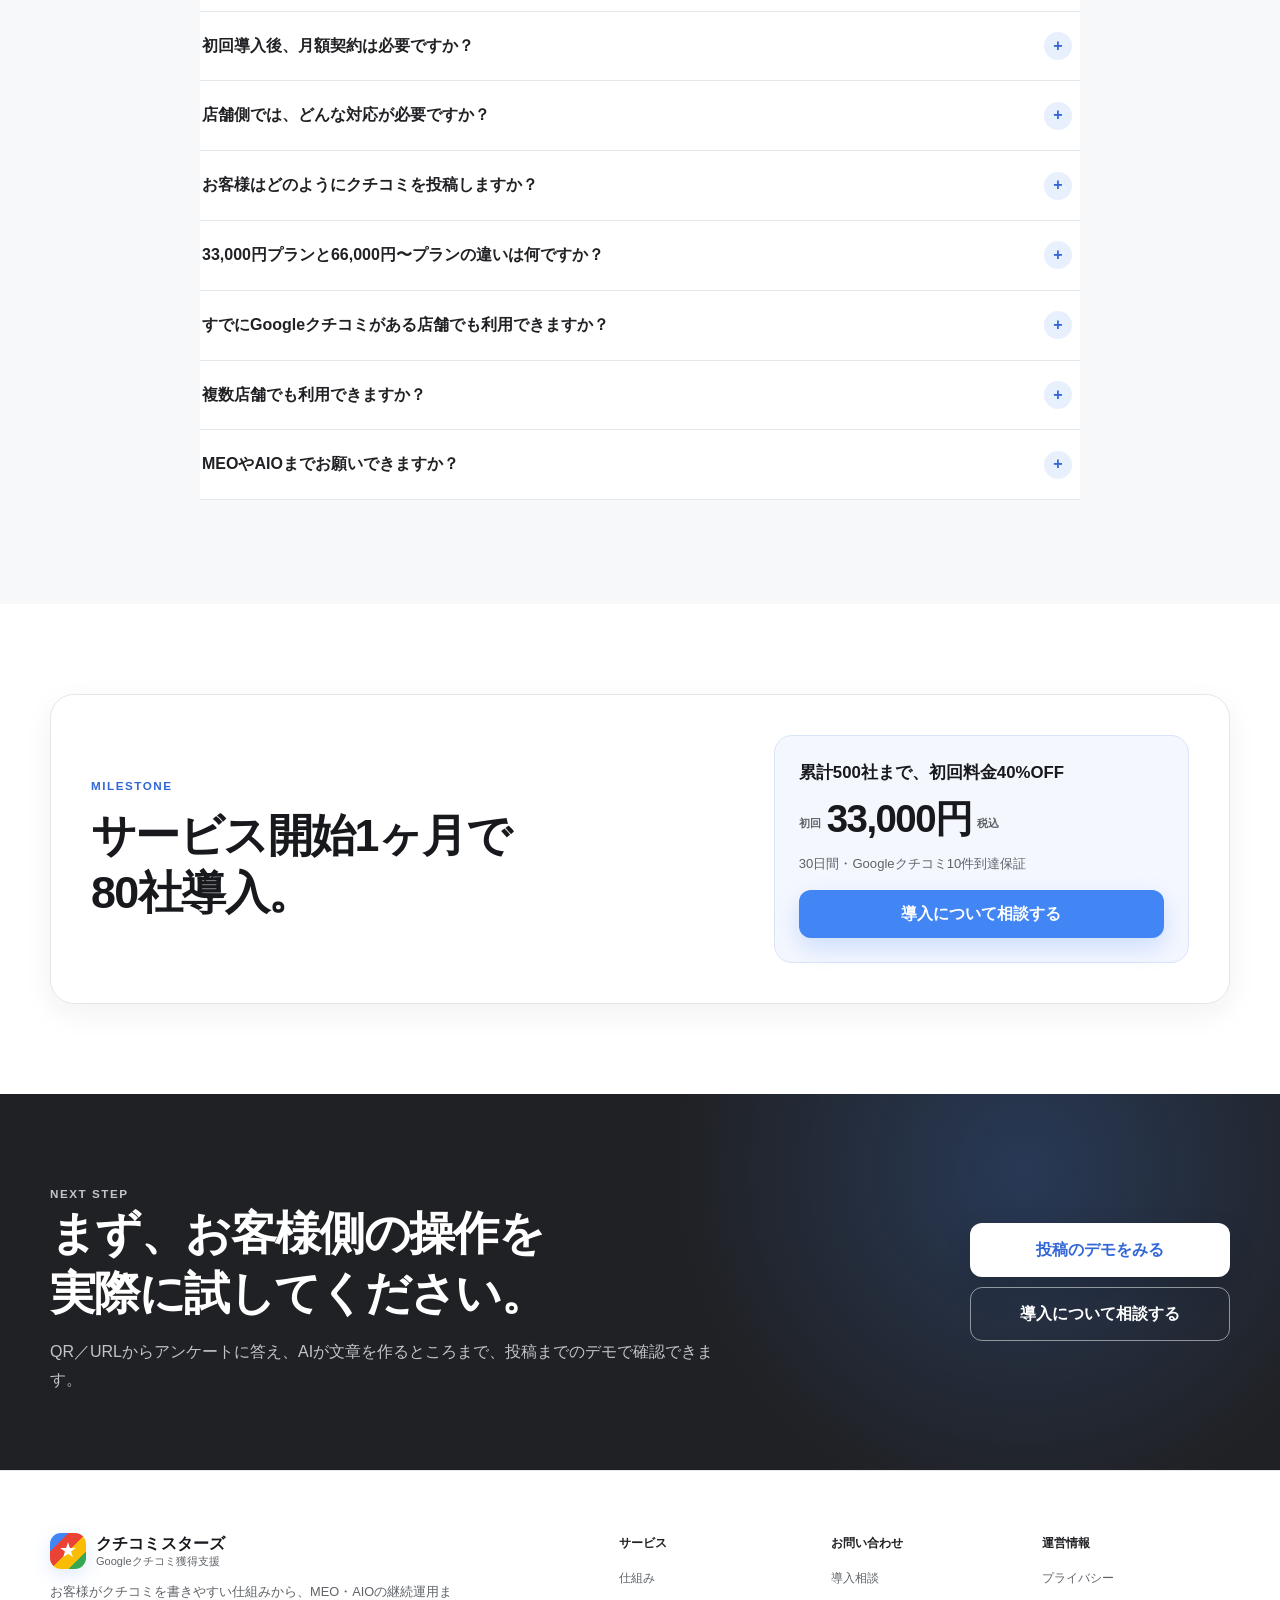
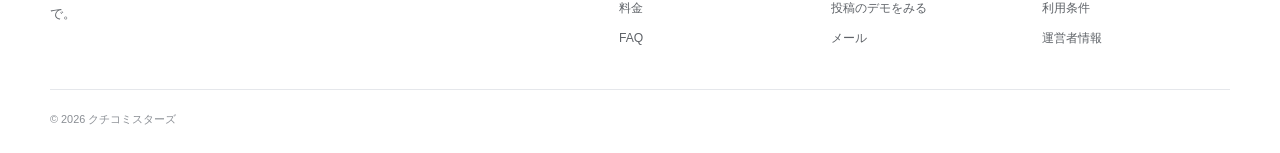
==== commit deeb2068: "LPの料金・保証・FAQ・実績訴求を整理" ====
--- a/index.html
+++ b/index.html
@@ -288,15 +288,15 @@
 
     <section class="section section-soft" id="guarantee">
       <div class="container section-heading centered">
-        <p class="eyebrow">GUARANTEE RULE</p>
-        <h2>保証は、難しい条件を並べません。</h2>
-        <p>必要なのは、実際のお客様へ案内できる状態を一緒につくることです。</p>
+        <p class="eyebrow">GUARANTEE</p>
+        <h2>10件に届かなければ、<br>追加料金なしで支援を継続します。</h2>
+        <p>契約開始から30日で10件に届かなかった場合も、追加料金はかかりません。店舗側にお願いするのは、必要な情報の共有と、実際のお客様へのQR／URLのご案内です。</p>
       </div>
 
       <div class="container guarantee-steps">
-        <article><span class="blue">1</span><h3>必要な店舗情報を共有</h3><p>対象のGoogleビジネスプロフィール、店舗情報、案内に必要な情報をご提供ください。</p></article>
-        <article><span class="red">2</span><h3>実際のお客様へQR／URLをご案内</h3><p>来店・契約・施工完了など、実際の顧客接点で評価を指定せずにご案内いただきます。</p></article>
-        <article><span class="yellow">3</span><h3>運用確認にご協力</h3><p>案内状況や設定変更など、標準運用に必要な確認へご協力ください。</p></article>
+        <article><span class="blue">1</span><h3>店舗情報を共有</h3><p>対象店舗やGoogleビジネスプロフィールなど、導入に必要な情報をご共有ください。</p></article>
+        <article><span class="red">2</span><h3>お客様へQR／URLをご案内</h3><p>来店・契約・施工完了など、実際のお客様との接点でご案内いただきます。</p></article>
+        <article><span class="yellow">3</span><h3>案内状況を確認</h3><p>運用状況を確認しながら、10件到達までサポートします。</p></article>
       </div>
 
       <p class="container policy-note">クチコミの星評価や内容を指定する保証ではありません。検索順位、問い合わせ数、売上などの成果を保証するものでもありません。詳細は<a href="terms/">利用条件</a>をご確認ください。</p>
@@ -320,14 +320,13 @@
     <section class="section pricing-section" id="pricing">
       <div class="container section-heading centered">
         <p class="eyebrow">PRICING</p>
-        <h2>入口は10件保証。<br>必要になったら、MEO・AIOまで。</h2>
+        <h2>初回導入後も、<br>必要な支援だけ選べます。</h2>
         <div class="heading-accent" aria-hidden="true"><i></i><i></i><i></i><i></i></div>
-        <p>最初から大きな運用契約を前提にしません。まず仕組みを立ち上げ、その後は必要な支援範囲に応じて選べます。</p>
+        <p>まずはGoogleクチコミ獲得の仕組みを導入。継続する場合は、システム中心の運用からMEO・AIOの改善実行まで、必要な範囲に合わせて選べます。</p>
       </div>
 
       <div class="container pricing-cards">
         <article class="pricing-card pricing-card-entry">
-          <span class="plan-type">入口</span>
           <h3>Googleクチコミ10件保証</h3>
           <p class="plan-price"><small>初回</small><strong>55,000円</strong><span>税込</span></p>
           <p class="plan-summary">30日間の集中支援。10件未達なら追加料金なしで標準支援を継続。</p>
@@ -342,7 +341,6 @@
         </article>
 
         <article class="pricing-card pricing-card-standard">
-          <span class="plan-type">標準</span>
           <h3>クチコミ集客プラン</h3>
           <p class="plan-price"><small>月額</small><strong>33,000円</strong><span>税込</span></p>
           <p class="plan-summary">システム＋自動化＋標準化を中心に、毎月のクチコミ・MEO・AIO状態を継続管理。</p>
@@ -360,7 +358,6 @@
         </article>
 
         <article class="pricing-card pricing-card-pro">
-          <span class="plan-type">上位</span>
           <h3>MEO・AIO運用プラン</h3>
           <p class="plan-price"><small>月額</small><strong>66,000円〜</strong><span>税込</span></p>
           <p class="plan-summary">Google集客を自社で細かく運用したくない企業向け。人の判断と実作業まで支援します。</p>
@@ -455,11 +452,12 @@
     <section class="section" id="scope">
       <div class="container section-heading">
         <p class="eyebrow">SCOPE</p>
-        <h2>「標準運用」と「人的な改善」を分けています。</h2>
+        <h2>自社で回すか、<br>運用まで任せるか。</h2>
         <div class="heading-accent left" aria-hidden="true"><i></i><i></i><i></i><i></i></div>
-      </div>
-
-      <div class="container scope-table" role="table" aria-label="標準プランと上位プランの違い">
+        <p>33,000円プランは、システムと自動化を中心に継続。66,000円〜のプランは、返信・投稿・分析・改善実行まで担当者が対応します。</p>
+      </div>
+
+      <div class="container scope-table" role="table" aria-label="33,000円プランと66,000円〜プランの違い">
         <div class="scope-head" role="row">
           <span role="columnheader">内容</span>
           <span role="columnheader">33,000円</span>
@@ -478,60 +476,56 @@
     <section class="section section-soft faq-section" id="faq">
       <div class="container section-heading centered">
         <p class="eyebrow">FAQ</p>
-        <h2>よくある質問</h2>
+        <h2>料金・保証・運用について</h2>
       </div>
 
       <div class="container faq-list">
         <details>
-          <summary>「Googleクチコミ10件到達保証」の10件は、どう数えますか？</summary>
-          <p>契約開始後、対象のGoogleビジネスプロフィールに新たに公開され、到達判定時に確認できるクチコミを対象に数えます。星評価や内容を指定して集めるものではありません。</p>
-        </details>
-        <details>
-          <summary>30日で10件に届かなかった場合、追加料金はかかりますか？</summary>
-          <p>かかりません。必要な店舗情報の提供、実際のお客様へのQR／URL案内、運用確認へのご協力をいただいたうえで、10件到達まで標準支援を追加料金なしで継続します。</p>
-        </details>
-        <details>
-          <summary>30日より早く10件に到達したら、その時点で終了ですか？</summary>
-          <p>いいえ。30日以内に10件へ到達した場合でも、初回30日間は利用できます。</p>
-        </details>
-        <details>
-          <summary>初回55,000円のあと、月額契約は必須ですか？</summary>
-          <p>必須ではありません。初回30日終了後、または無料延長終了後に、継続を希望する企業だけ月額プランへ移行します。</p>
+          <summary>30日で10件に届かなかった場合はどうなりますか？</summary>
+          <p>追加料金なしで、10件到達まで標準支援を継続します。店舗情報の共有や、実際のお客様へのQR／URL案内など、通常の運用にご協力いただくことが前提です。</p>
+        </details>
+        <details>
+          <summary>初回導入後、月額契約は必要ですか？</summary>
+          <p>必須ではありません。初回支援終了後、継続を希望される場合のみ月額プランをご利用いただけます。自動的に月額契約へ移行することはありません。</p>
+        </details>
+        <details>
+          <summary>店舗側では、どんな対応が必要ですか？</summary>
+          <p>導入時に必要な店舗情報をご共有いただき、実際のお客様へQRコードやURLをご案内いただきます。アンケートや投稿導線などの初期設定はこちらで準備します。</p>
+        </details>
+        <details>
+          <summary>お客様はどのようにクチコミを投稿しますか？</summary>
+          <p>QRコードまたはURLから選択式アンケートに回答し、その内容をもとにAIが文章候補を作成します。お客様自身が内容を確認・編集したうえでGoogleへ投稿します。</p>
         </details>
         <details>
           <summary>33,000円プランと66,000円〜プランの違いは何ですか？</summary>
-          <p>33,000円はシステム、自動化、標準化、定型監視を中心にした継続プランです。66,000円〜は、返信代行、GBP投稿、個別競合分析、MEO・AIO改善など、人が判断して実行する作業まで含められます。</p>
-        </details>
-        <details>
-          <summary>年間一括330,000円は、初回55,000円の代わりに選べますか？</summary>
-          <p>年間一括は33,000円の継続プランに対する選択肢です。LPの主オファーは初回55,000円の10件保証で、年間契約を最初から前提にはしていません。</p>
-        </details>
-        <details>
-          <summary>AIOでChatGPTなどに必ず表示・推薦されますか？</summary>
-          <p>表示順位や推薦は保証しません。標準プランでは定点確認を行い、上位プランではクエリ、競合、参照元、サイテーション、GBPやWeb情報まで調査・改善します。</p>
-        </details>
-        <details>
-          <summary>クチコミは誰に依頼しますか？</summary>
-          <p>実際に商品・サービスを利用したお客様への案内を前提とします。特定の星評価を求めたり、肯定的な利用者だけを選んで依頼したりする運用は行いません。</p>
-        </details>
-        <details>
-          <summary>投稿までのデモと無料トライアルは同じですか？</summary>
-          <p>異なります。現在提供しているのは、契約前に実際の画面と操作を確認するための投稿までのデモです。無料トライアル契約ではありません。</p>
+          <p>33,000円プランは、システム・自動化・計測・レポートを中心とした継続運用です。66,000円〜のプランでは、クチコミ返信、GBP投稿、競合分析、MEO・AIO改善など、人が判断して実行する業務まで対応します。</p>
+        </details>
+        <details>
+          <summary>すでにGoogleクチコミがある店舗でも利用できますか？</summary>
+          <p>利用できます。既存のクチコミ数にかかわらず、新しいお客様へ自然に依頼できる投稿導線として活用できます。</p>
+        </details>
+        <details>
+          <summary>複数店舗でも利用できますか？</summary>
+          <p>対応可能です。店舗数や必要な運用範囲に応じて、導入方法や管理方法をご案内します。大規模な運用は個別見積となる場合があります。</p>
+        </details>
+        <details>
+          <summary>MEOやAIOまでお願いできますか？</summary>
+          <p>対応しています。クチコミ集客プランでは順位やAI検索の定点確認を行い、MEO・AIO運用プランでは競合分析、情報改善、参照元・サイテーション調査など、具体的な改善まで対応します。</p>
         </details>
       </div>
     </section>
 
     <section class="section operator-section" id="operator">
-      <div class="container operator-card">
+      <div class="container operator-card milestone-card">
         <div>
-          <p class="eyebrow">TRANSPARENCY</p>
-          <h2>実績数字を盛らず、<br>仕組み・料金・条件を公開します。</h2>
-          <p>現段階で、架空の導入社数や成果数字は掲載しません。実際に動くシステム、投稿までのデモ、料金、保証条件、運営情報で判断いただける状態をつくっています。</p>
-        </div>
-        <div class="operator-links">
-          <a href="terms/">サービス利用条件 <span>→</span></a>
-          <a href="legal/">運営者情報・取引条件 <span>→</span></a>
-          <a href="privacy/">プライバシーポリシー <span>→</span></a>
+          <p class="eyebrow">MILESTONE</p>
+          <h2>サービス開始1ヶ月で<br>80社導入。</h2>
+        </div>
+        <div class="milestone-offer">
+          <strong class="milestone-offer-title">累計500社まで、初回料金40%OFF</strong>
+          <div class="milestone-price"><span>初回</span><b>33,000円</b><small>税込</small></div>
+          <p>30日間・Googleクチコミ10件到達保証</p>
+          <a class="button button-primary button-block" href="contact/">導入について相談する</a>
         </div>
       </div>
     </section>
--- a/assets/lp.css
+++ b/assets/lp.css
@@ -1328,6 +1328,10 @@
   line-height: 1.5;
 }
 
+.pricing-card > h3:first-child {
+  margin-top: 0;
+}
+
 .plan-price {
   display: flex;
   align-items: end;
@@ -1720,6 +1724,54 @@
 
 .operator-links a span {
   color: var(--blue);
+}
+
+.milestone-card {
+  align-items: center;
+}
+
+.milestone-offer {
+  display: grid;
+  align-content: center;
+  gap: 14px;
+  padding: 24px;
+  border: 1px solid #d8e4f8;
+  border-radius: 18px;
+  background: var(--soft-blue);
+}
+
+.milestone-offer-title {
+  color: var(--ink-strong);
+  font-size: 1.05rem;
+  line-height: 1.55;
+}
+
+.milestone-price {
+  display: flex;
+  align-items: end;
+  gap: 6px;
+  flex-wrap: wrap;
+}
+
+.milestone-price span,
+.milestone-price small {
+  padding-bottom: 5px;
+  color: var(--muted);
+  font-size: .7rem;
+  font-weight: 800;
+}
+
+.milestone-price b {
+  color: var(--ink-strong);
+  font-size: clamp(2rem, 3vw, 2.6rem);
+  line-height: 1;
+  letter-spacing: -.04em;
+}
+
+.milestone-offer p {
+  margin: 0;
+  color: var(--muted);
+  font-size: .82rem;
 }
 
 .final-cta {
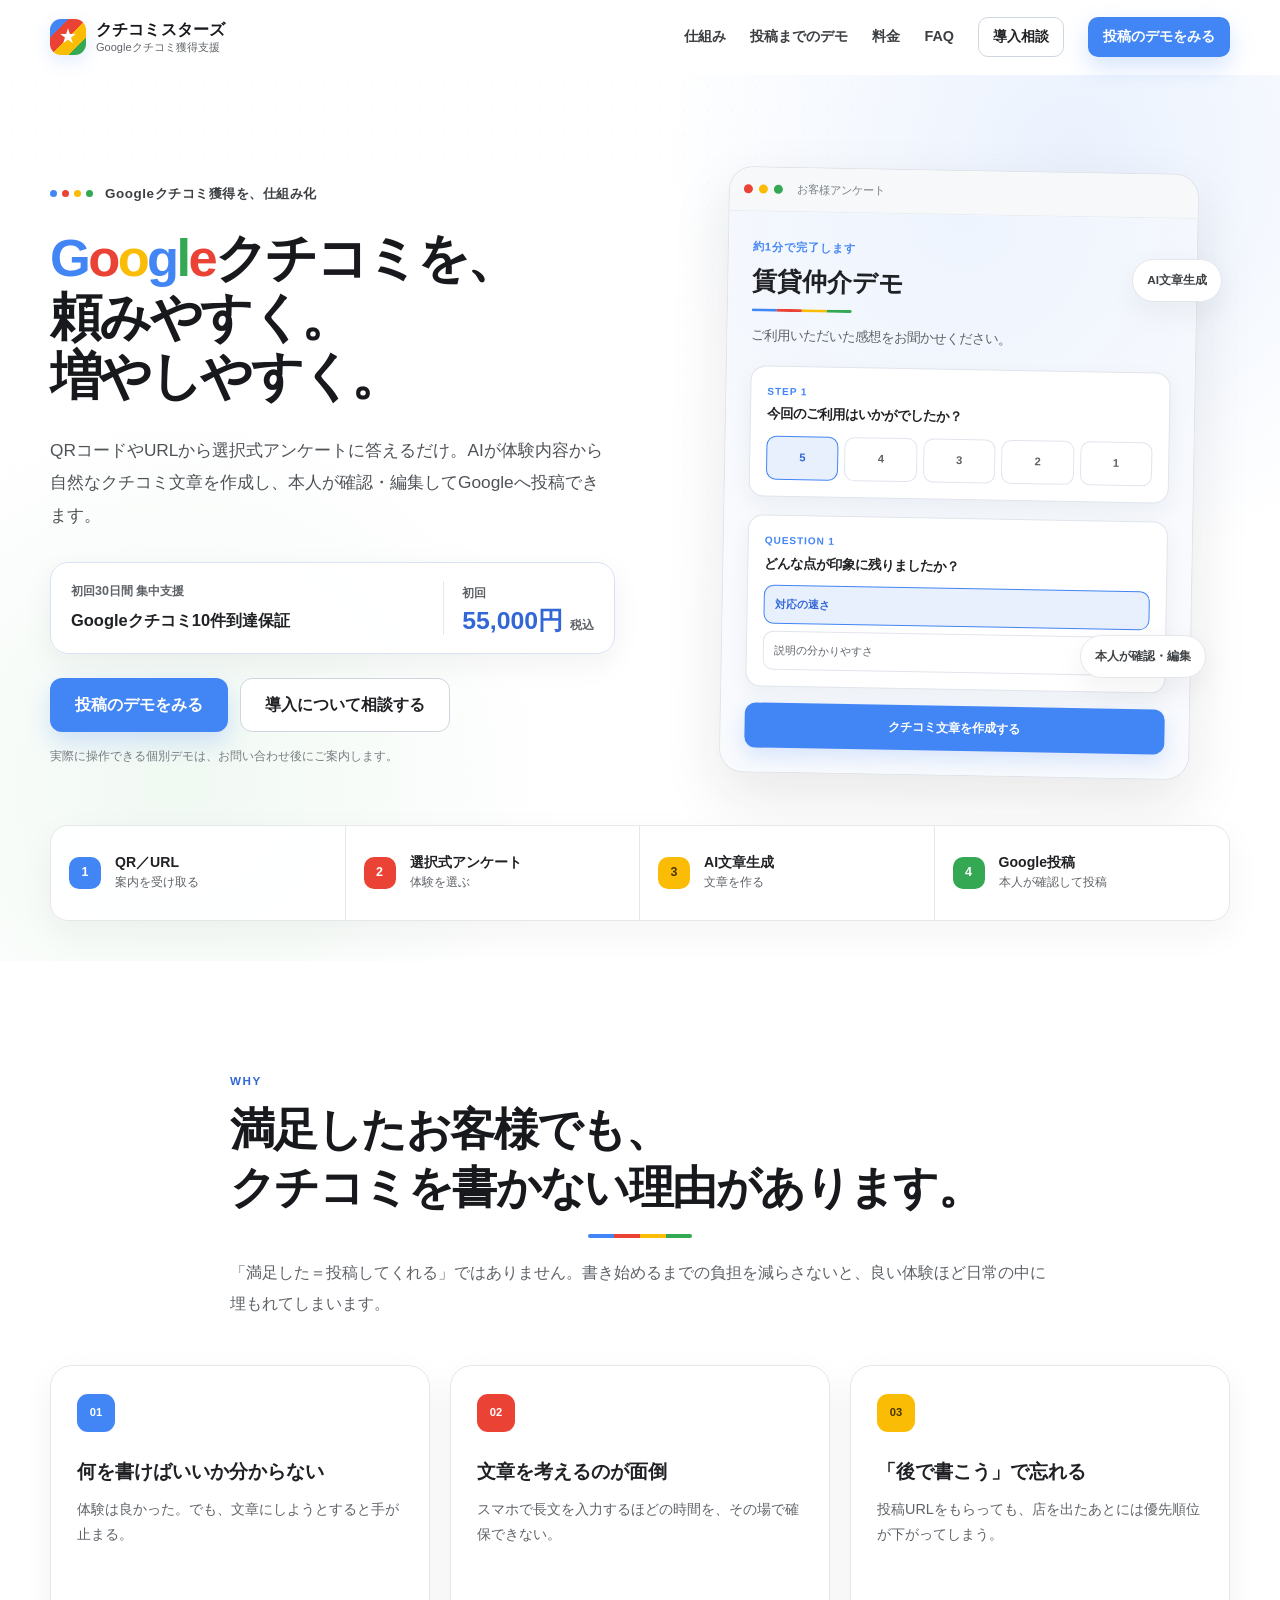
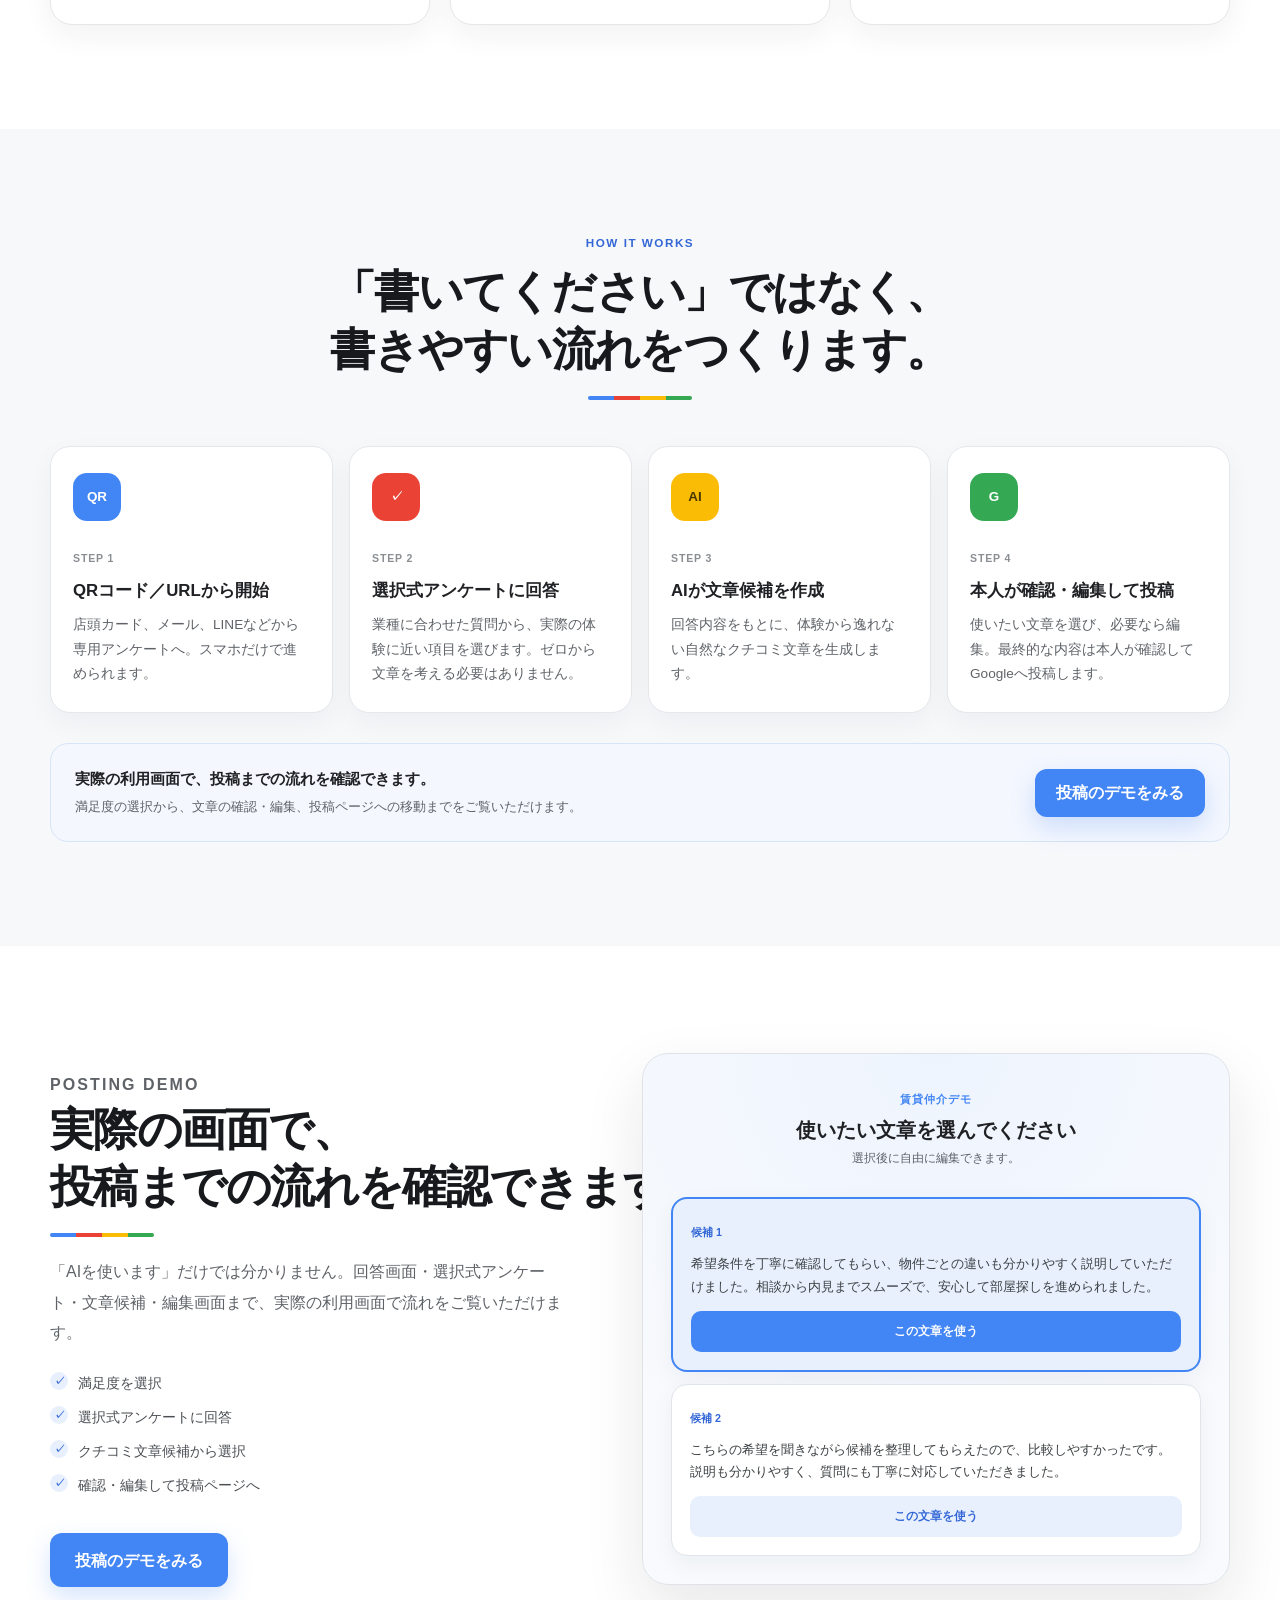
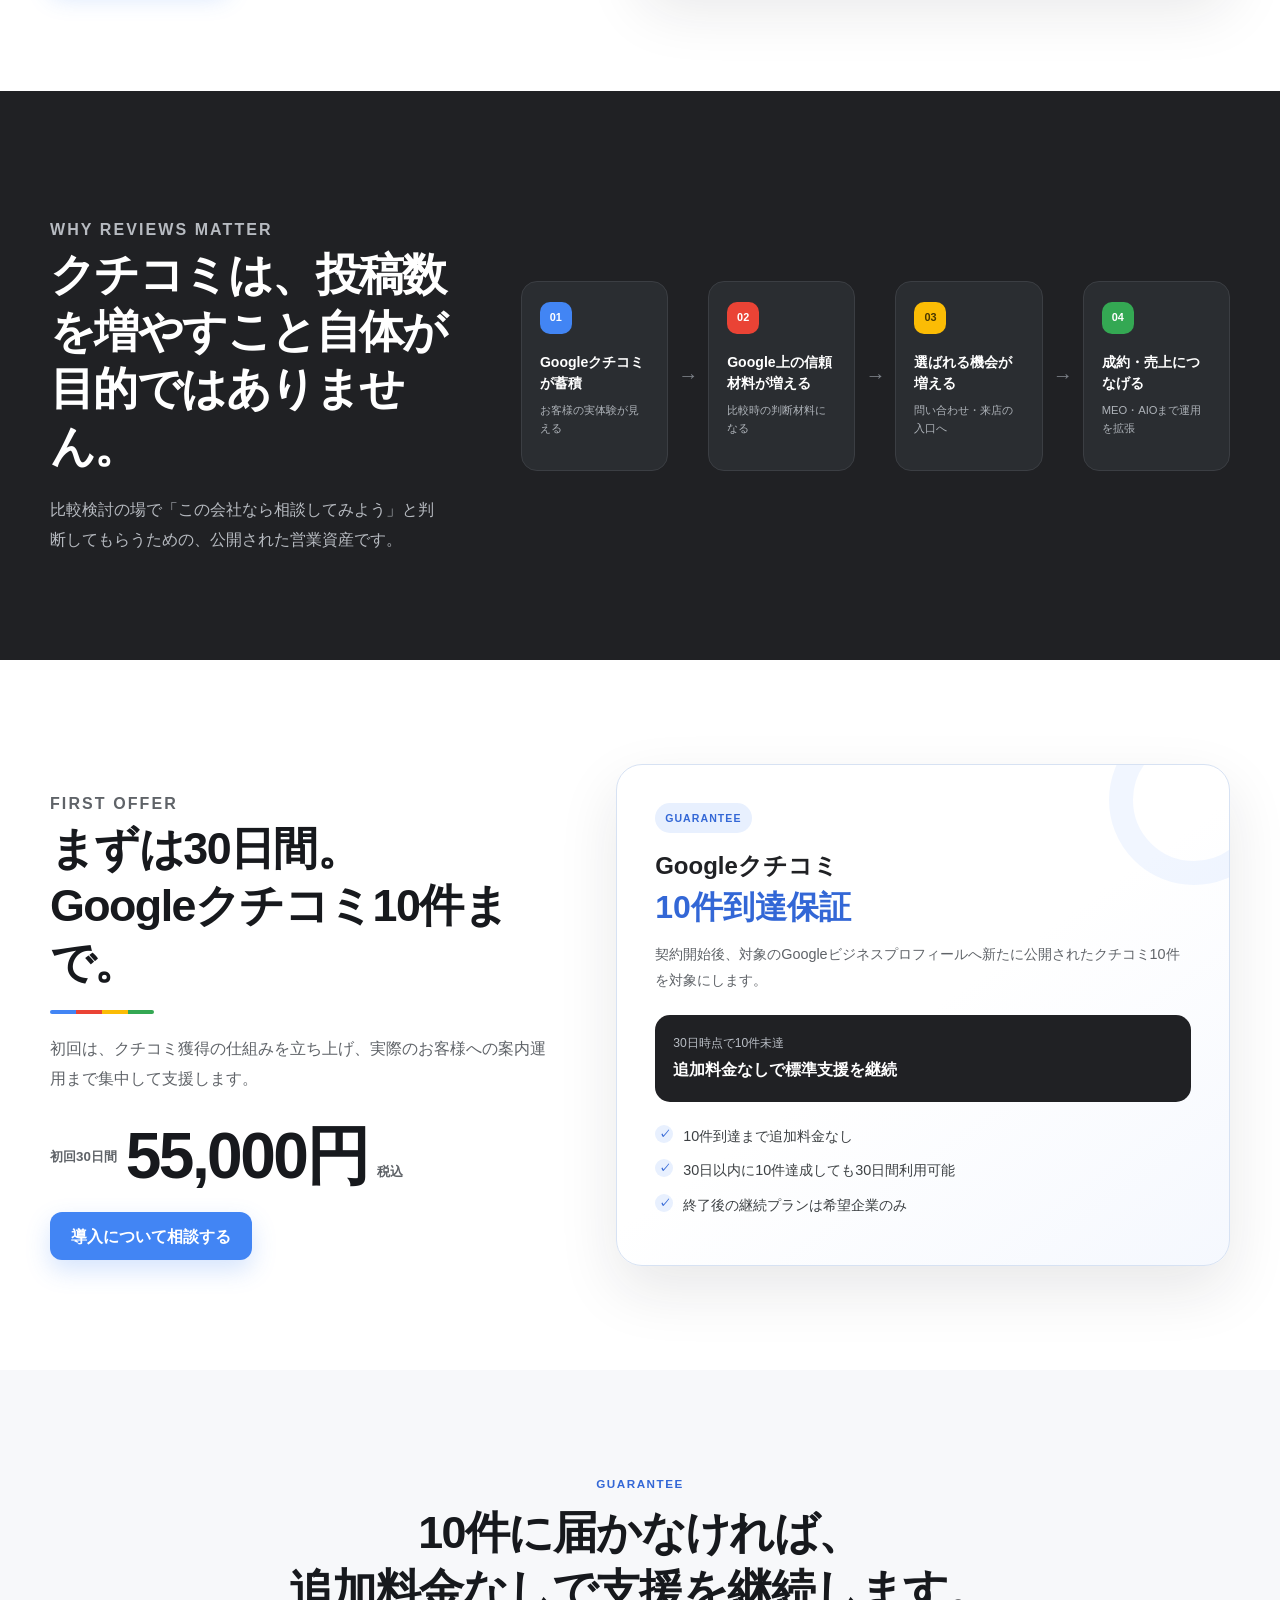
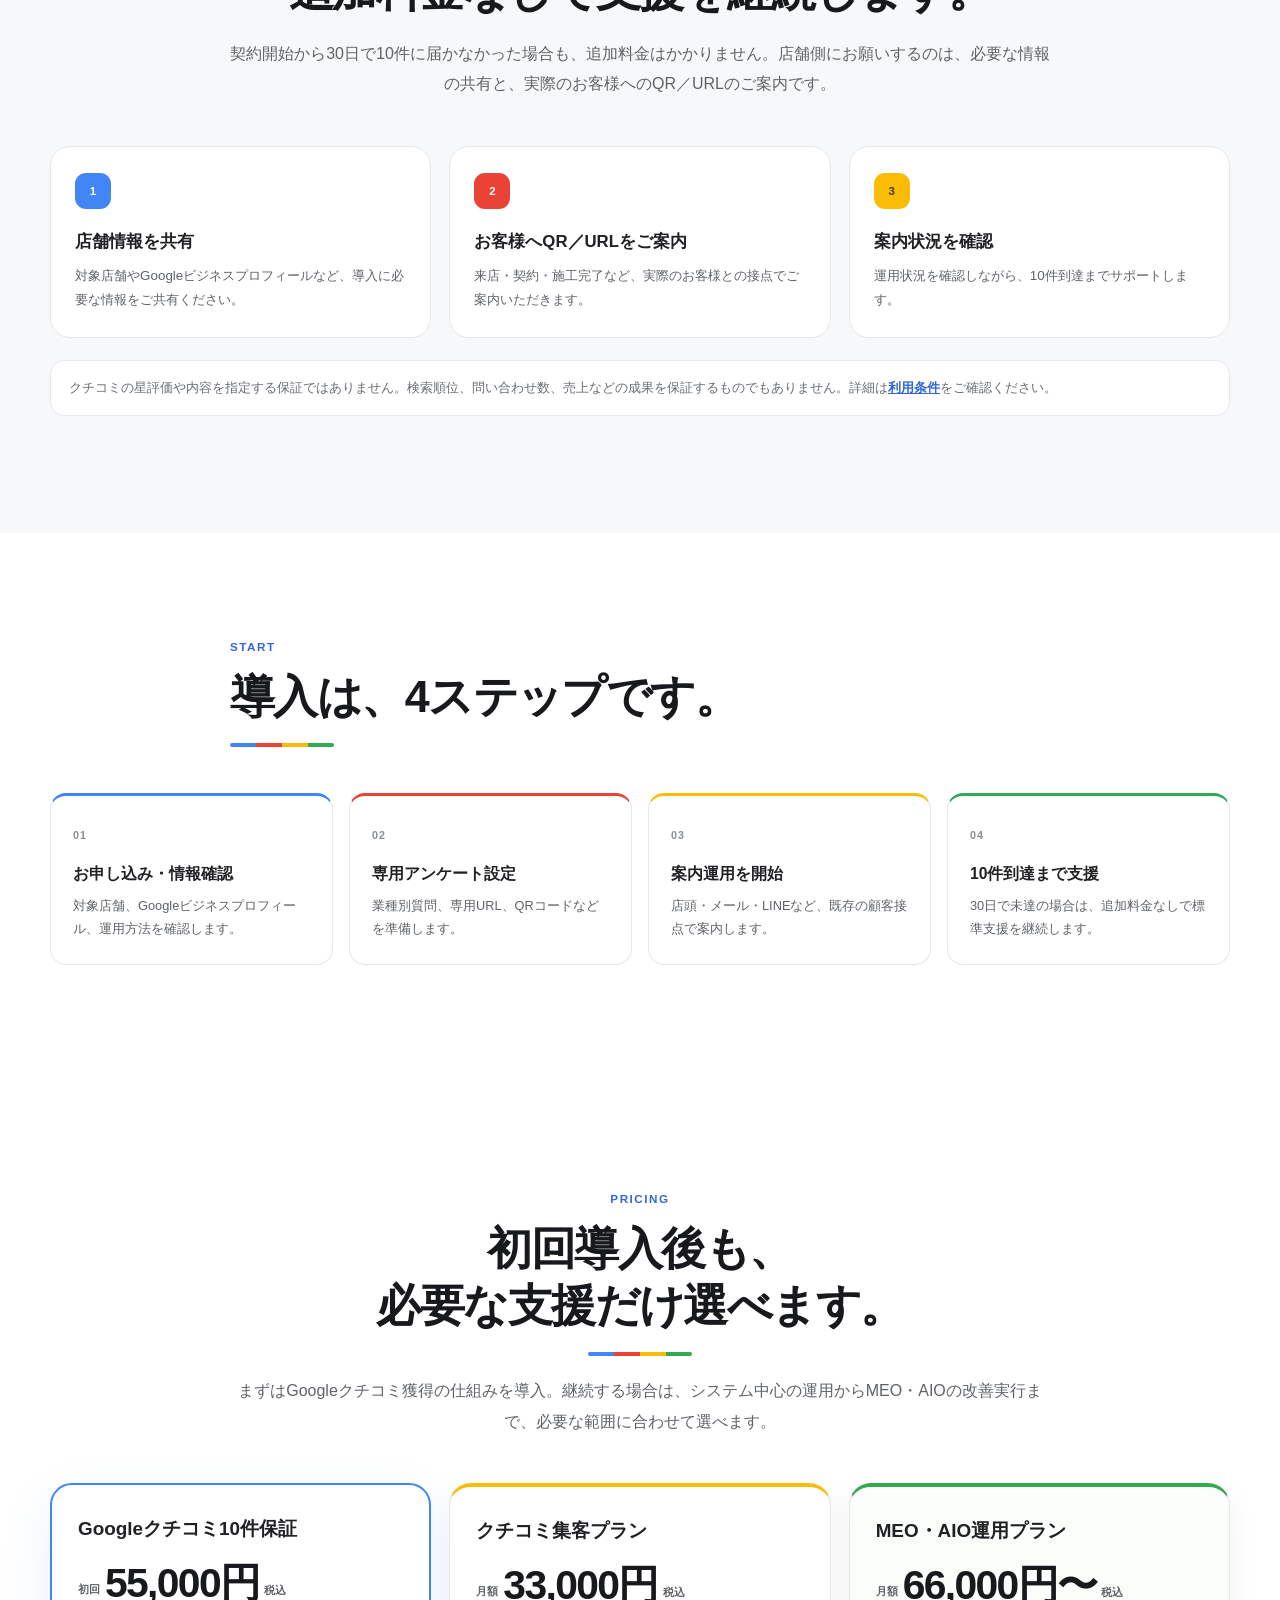
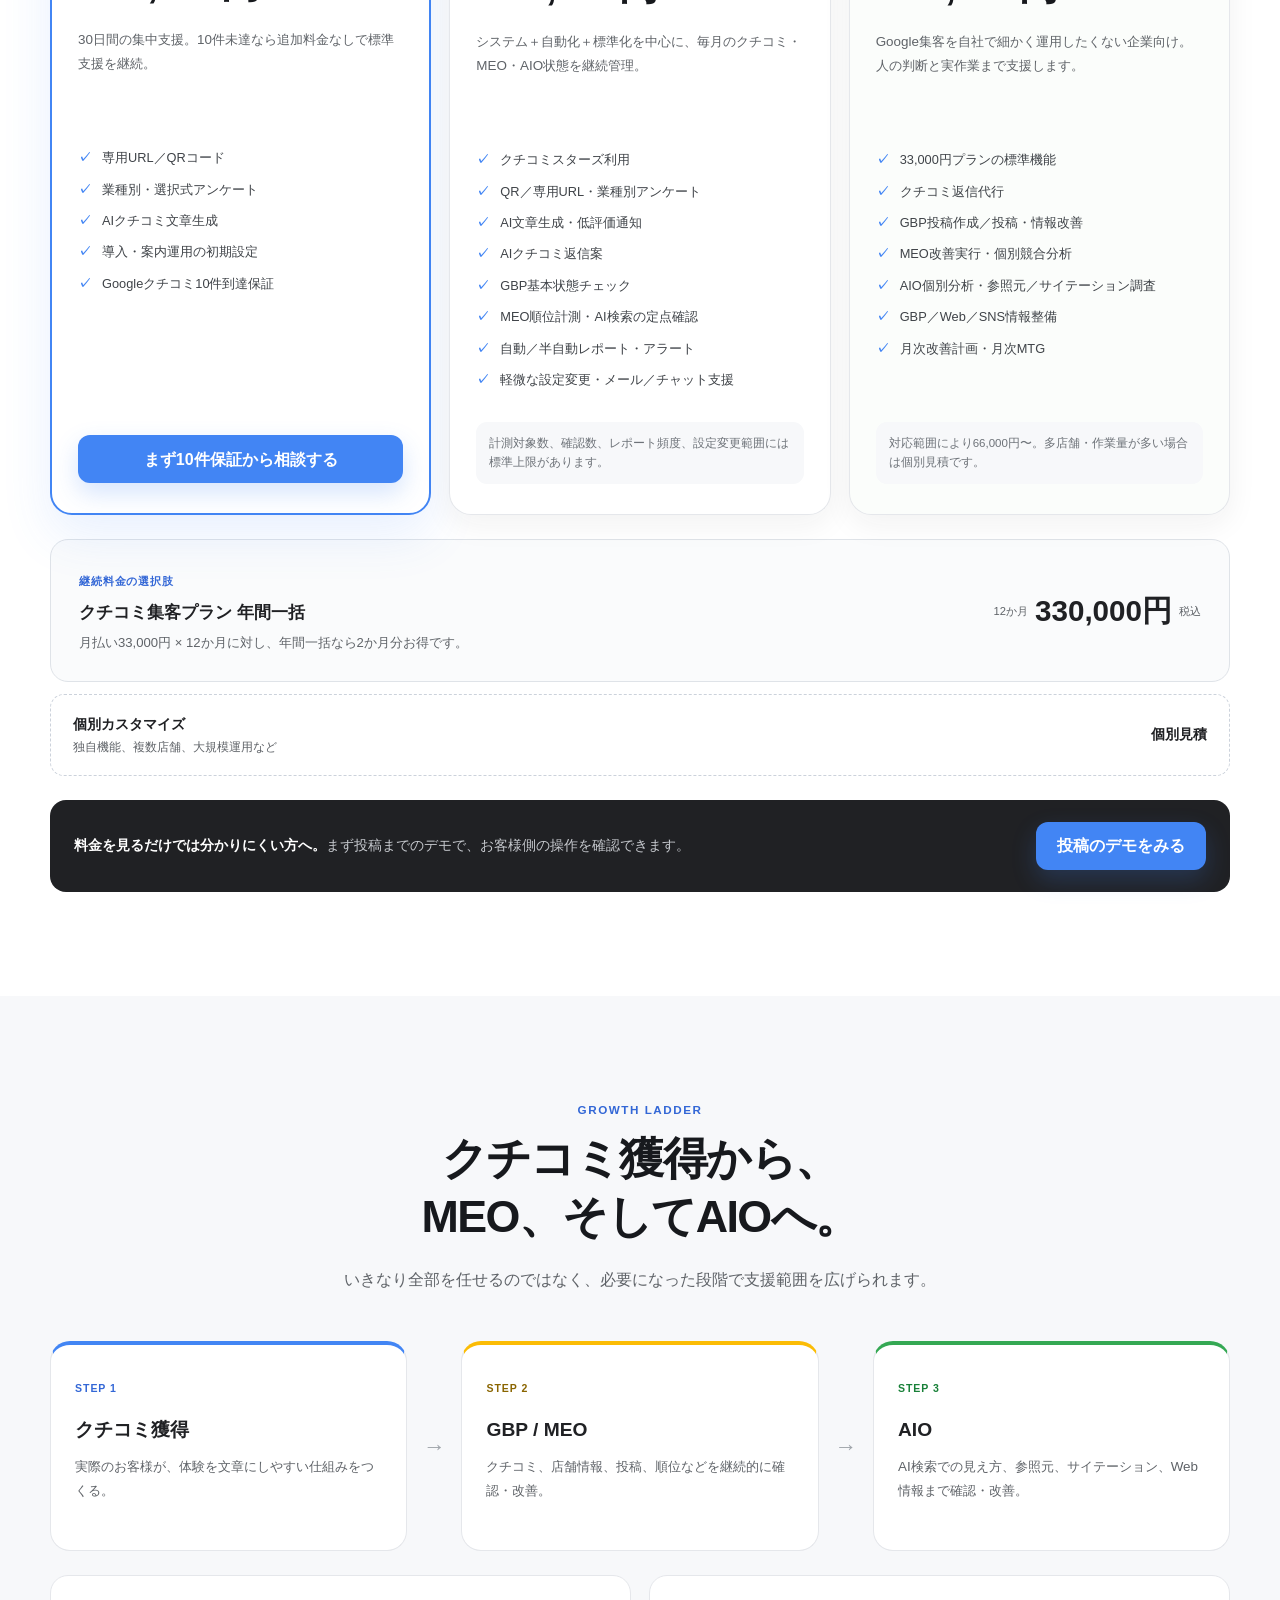
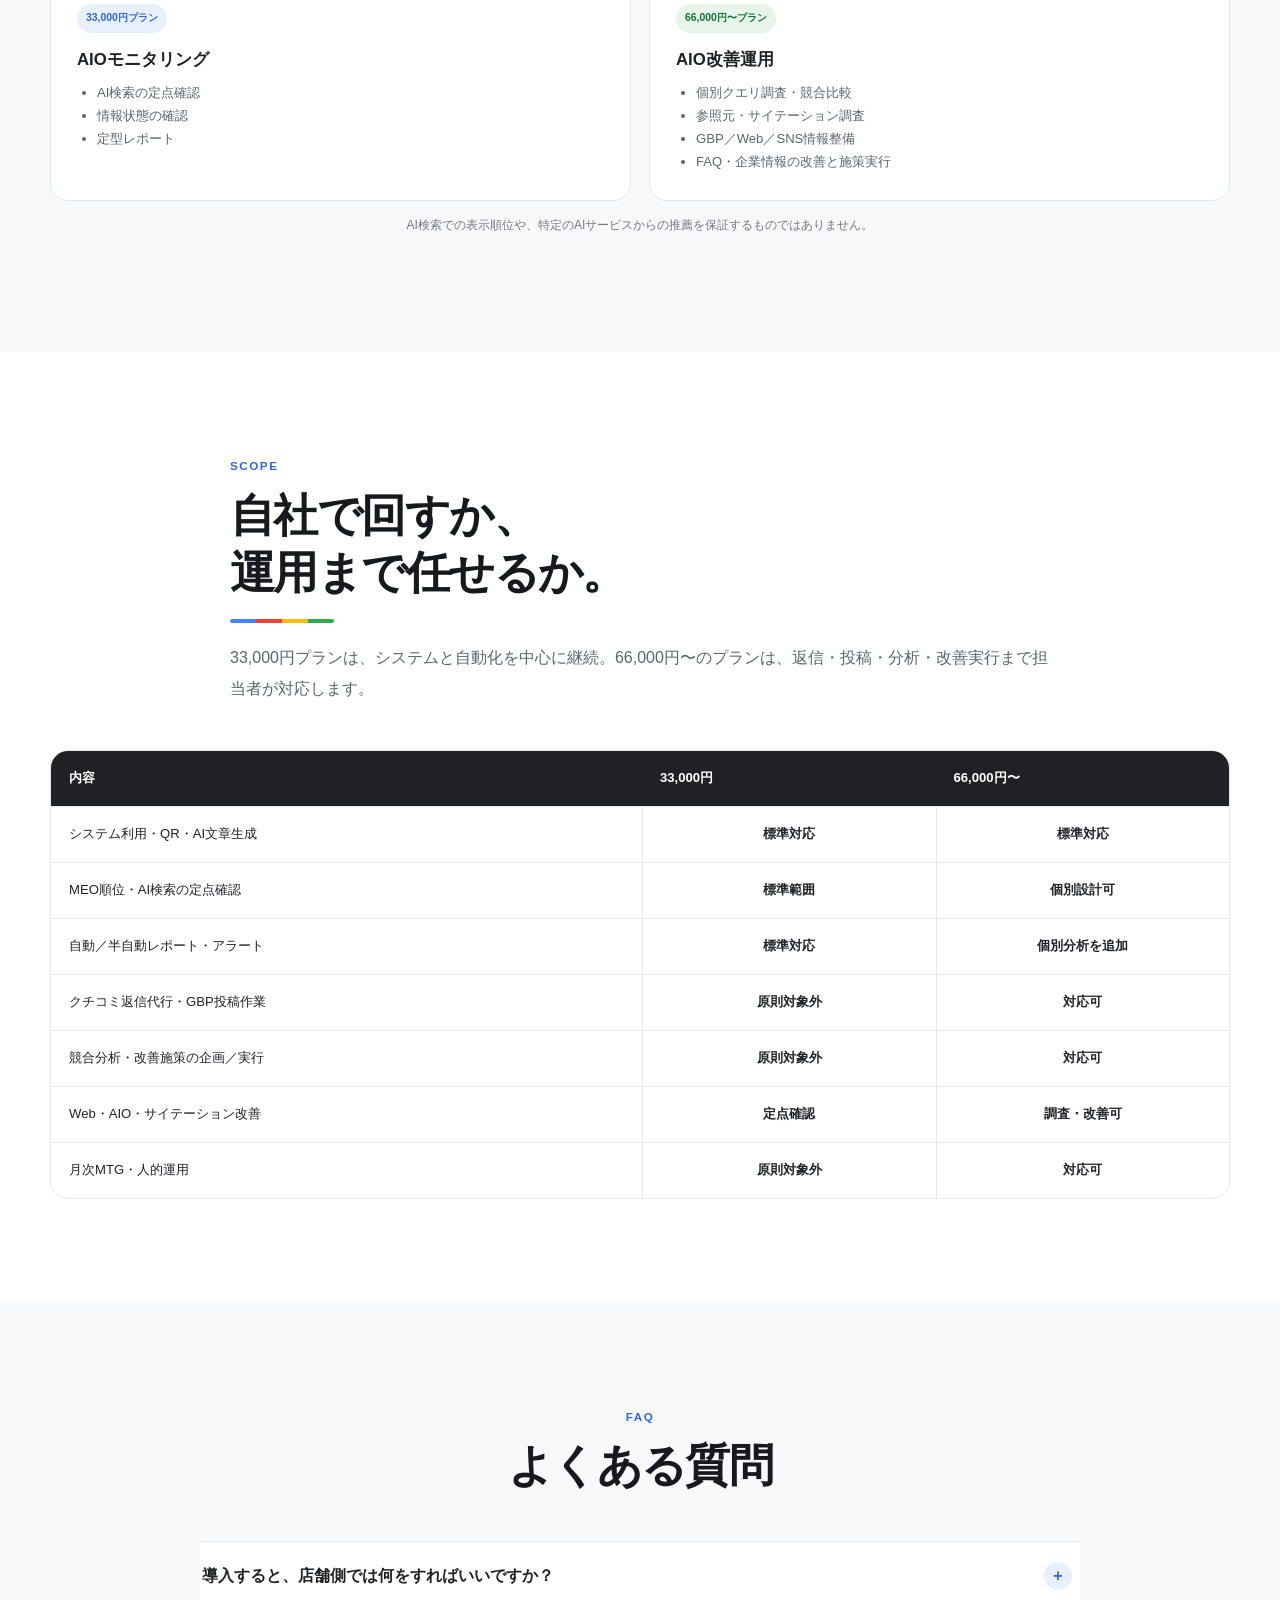
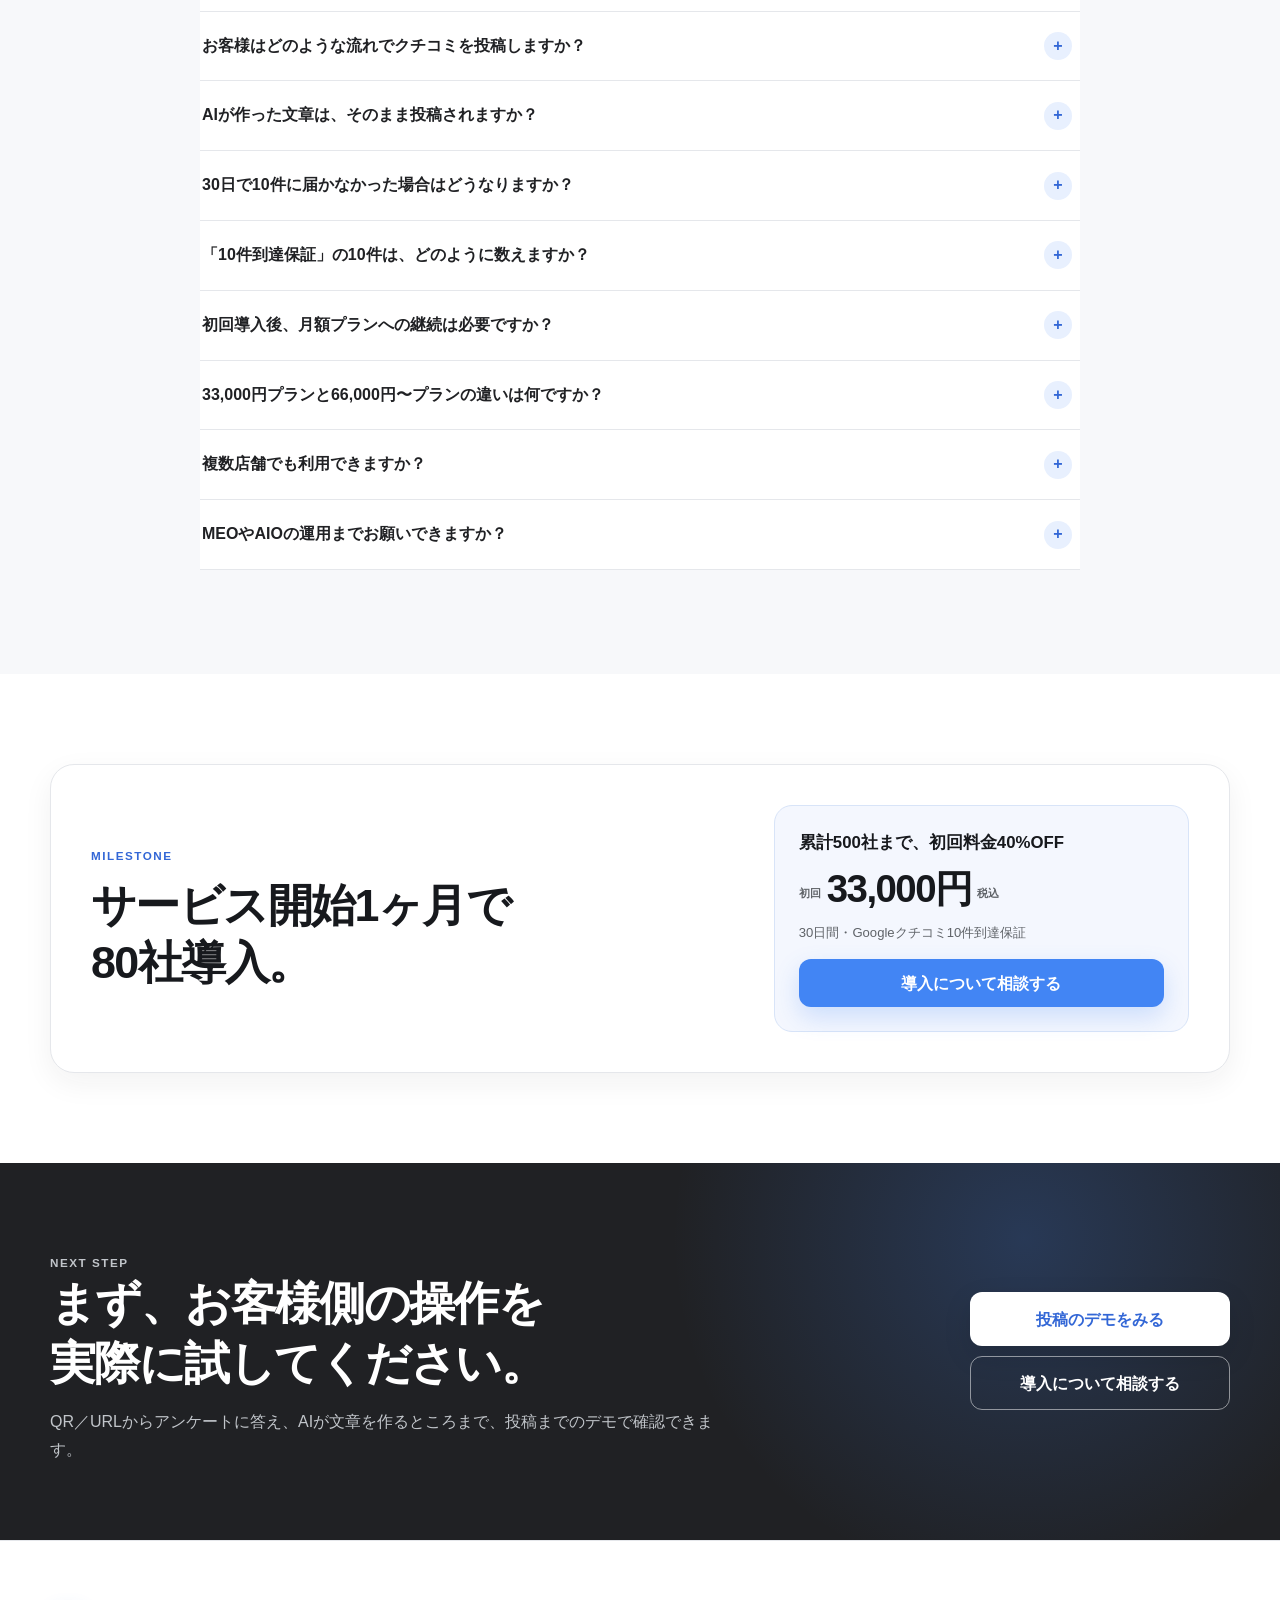
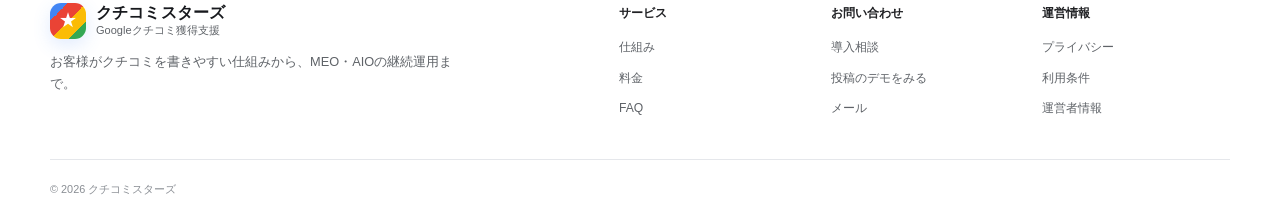
==== commit 5a8fbb15: "FAQを導入検討向けに最適化" ====
--- a/index.html
+++ b/index.html
@@ -476,41 +476,45 @@
     <section class="section section-soft faq-section" id="faq">
       <div class="container section-heading centered">
         <p class="eyebrow">FAQ</p>
-        <h2>料金・保証・運用について</h2>
+        <h2>よくある質問</h2>
       </div>
 
       <div class="container faq-list">
+        <details>
+          <summary>導入すると、店舗側では何をすればいいですか？</summary>
+          <p>対象店舗やGoogleビジネスプロフィールなど、導入に必要な情報をご共有いただきます。専用アンケート、URL、QRコードはこちらで準備しますので、運用開始後は実際のお客様へQRコードやURLをご案内いただくのが主な対応です。</p>
+        </details>
+        <details>
+          <summary>お客様はどのような流れでクチコミを投稿しますか？</summary>
+          <p>QRコードまたはURLから選択式アンケートに回答すると、その内容をもとにAIがクチコミ文章の候補を作成します。お客様自身が内容を確認・編集し、Googleの投稿画面から投稿します。</p>
+        </details>
+        <details>
+          <summary>AIが作った文章は、そのまま投稿されますか？</summary>
+          <p>いいえ。AIが作成するのは文章候補です。投稿前にお客様自身が内容を確認し、必要に応じて編集できます。最終的に投稿する文章はお客様自身が決めます。</p>
+        </details>
         <details>
           <summary>30日で10件に届かなかった場合はどうなりますか？</summary>
           <p>追加料金なしで、10件到達まで標準支援を継続します。店舗情報の共有や、実際のお客様へのQR／URL案内など、通常の運用にご協力いただくことが前提です。</p>
         </details>
         <details>
-          <summary>初回導入後、月額契約は必要ですか？</summary>
+          <summary>「10件到達保証」の10件は、どのように数えますか？</summary>
+          <p>契約開始後、対象のGoogleビジネスプロフィールに新たに公開され、到達判定時に確認できるクチコミを対象に数えます。</p>
+        </details>
+        <details>
+          <summary>初回導入後、月額プランへの継続は必要ですか？</summary>
           <p>必須ではありません。初回支援終了後、継続を希望される場合のみ月額プランをご利用いただけます。自動的に月額契約へ移行することはありません。</p>
         </details>
         <details>
-          <summary>店舗側では、どんな対応が必要ですか？</summary>
-          <p>導入時に必要な店舗情報をご共有いただき、実際のお客様へQRコードやURLをご案内いただきます。アンケートや投稿導線などの初期設定はこちらで準備します。</p>
-        </details>
-        <details>
-          <summary>お客様はどのようにクチコミを投稿しますか？</summary>
-          <p>QRコードまたはURLから選択式アンケートに回答し、その内容をもとにAIが文章候補を作成します。お客様自身が内容を確認・編集したうえでGoogleへ投稿します。</p>
-        </details>
-        <details>
           <summary>33,000円プランと66,000円〜プランの違いは何ですか？</summary>
-          <p>33,000円プランは、システム・自動化・計測・レポートを中心とした継続運用です。66,000円〜のプランでは、クチコミ返信、GBP投稿、競合分析、MEO・AIO改善など、人が判断して実行する業務まで対応します。</p>
-        </details>
-        <details>
-          <summary>すでにGoogleクチコミがある店舗でも利用できますか？</summary>
-          <p>利用できます。既存のクチコミ数にかかわらず、新しいお客様へ自然に依頼できる投稿導線として活用できます。</p>
+          <p>33,000円プランは、システム利用、AI文章生成、順位計測、通知、レポートなどを中心とした継続運用です。66,000円〜のプランでは、クチコミ返信、GBP投稿、競合分析、MEO・AIO改善など、人が判断して実行する業務まで対応します。</p>
         </details>
         <details>
           <summary>複数店舗でも利用できますか？</summary>
-          <p>対応可能です。店舗数や必要な運用範囲に応じて、導入方法や管理方法をご案内します。大規模な運用は個別見積となる場合があります。</p>
-        </details>
-        <details>
-          <summary>MEOやAIOまでお願いできますか？</summary>
-          <p>対応しています。クチコミ集客プランでは順位やAI検索の定点確認を行い、MEO・AIO運用プランでは競合分析、情報改善、参照元・サイテーション調査など、具体的な改善まで対応します。</p>
+          <p>利用できます。店舗数や必要な運用範囲に応じて導入方法をご案内します。複数店舗での大規模運用や個別対応が必要な場合は、内容に応じてお見積もりします。</p>
+        </details>
+        <details>
+          <summary>MEOやAIOの運用までお願いできますか？</summary>
+          <p>対応しています。クチコミ集客プランではMEO順位やAI検索の定点確認を行い、MEO・AIO運用プランでは競合分析、GBP改善、参照元・サイテーション調査、Web情報の改善提案など、具体的な改善まで対応します。</p>
         </details>
       </div>
     </section>
